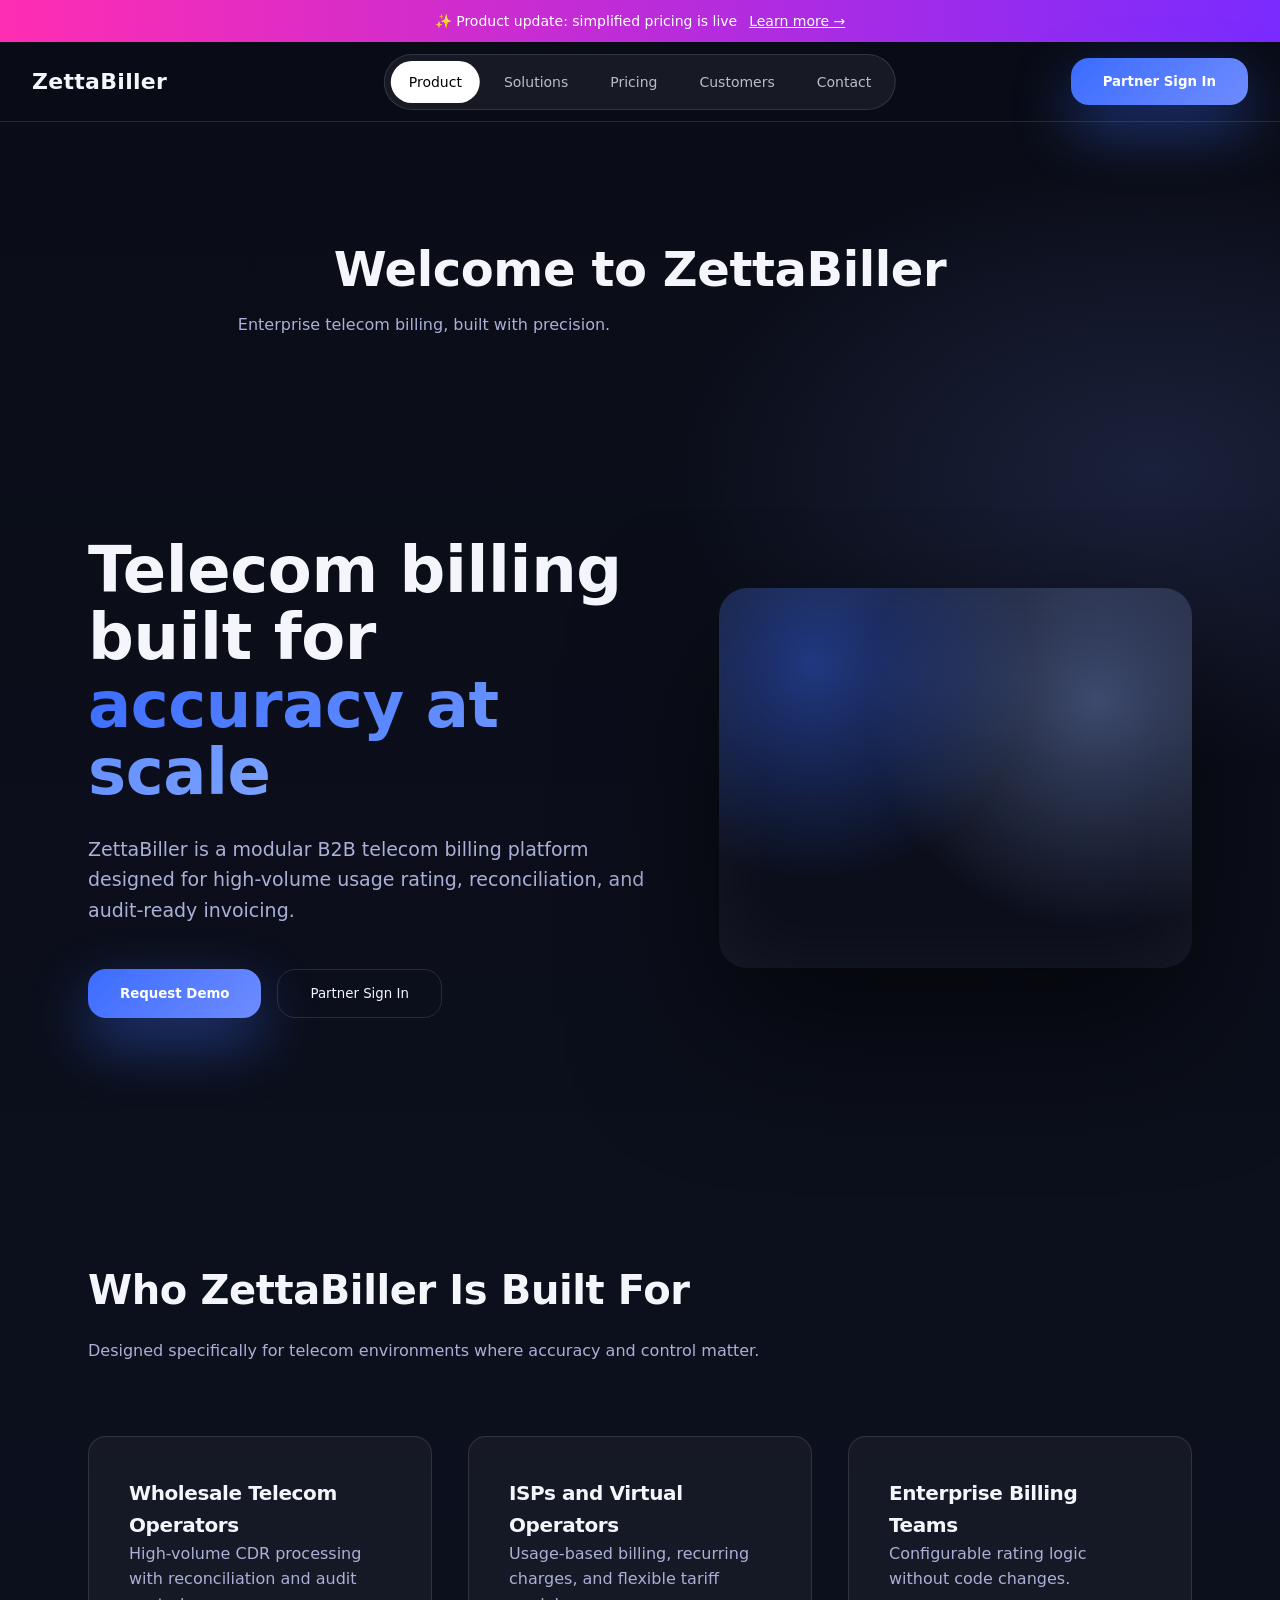
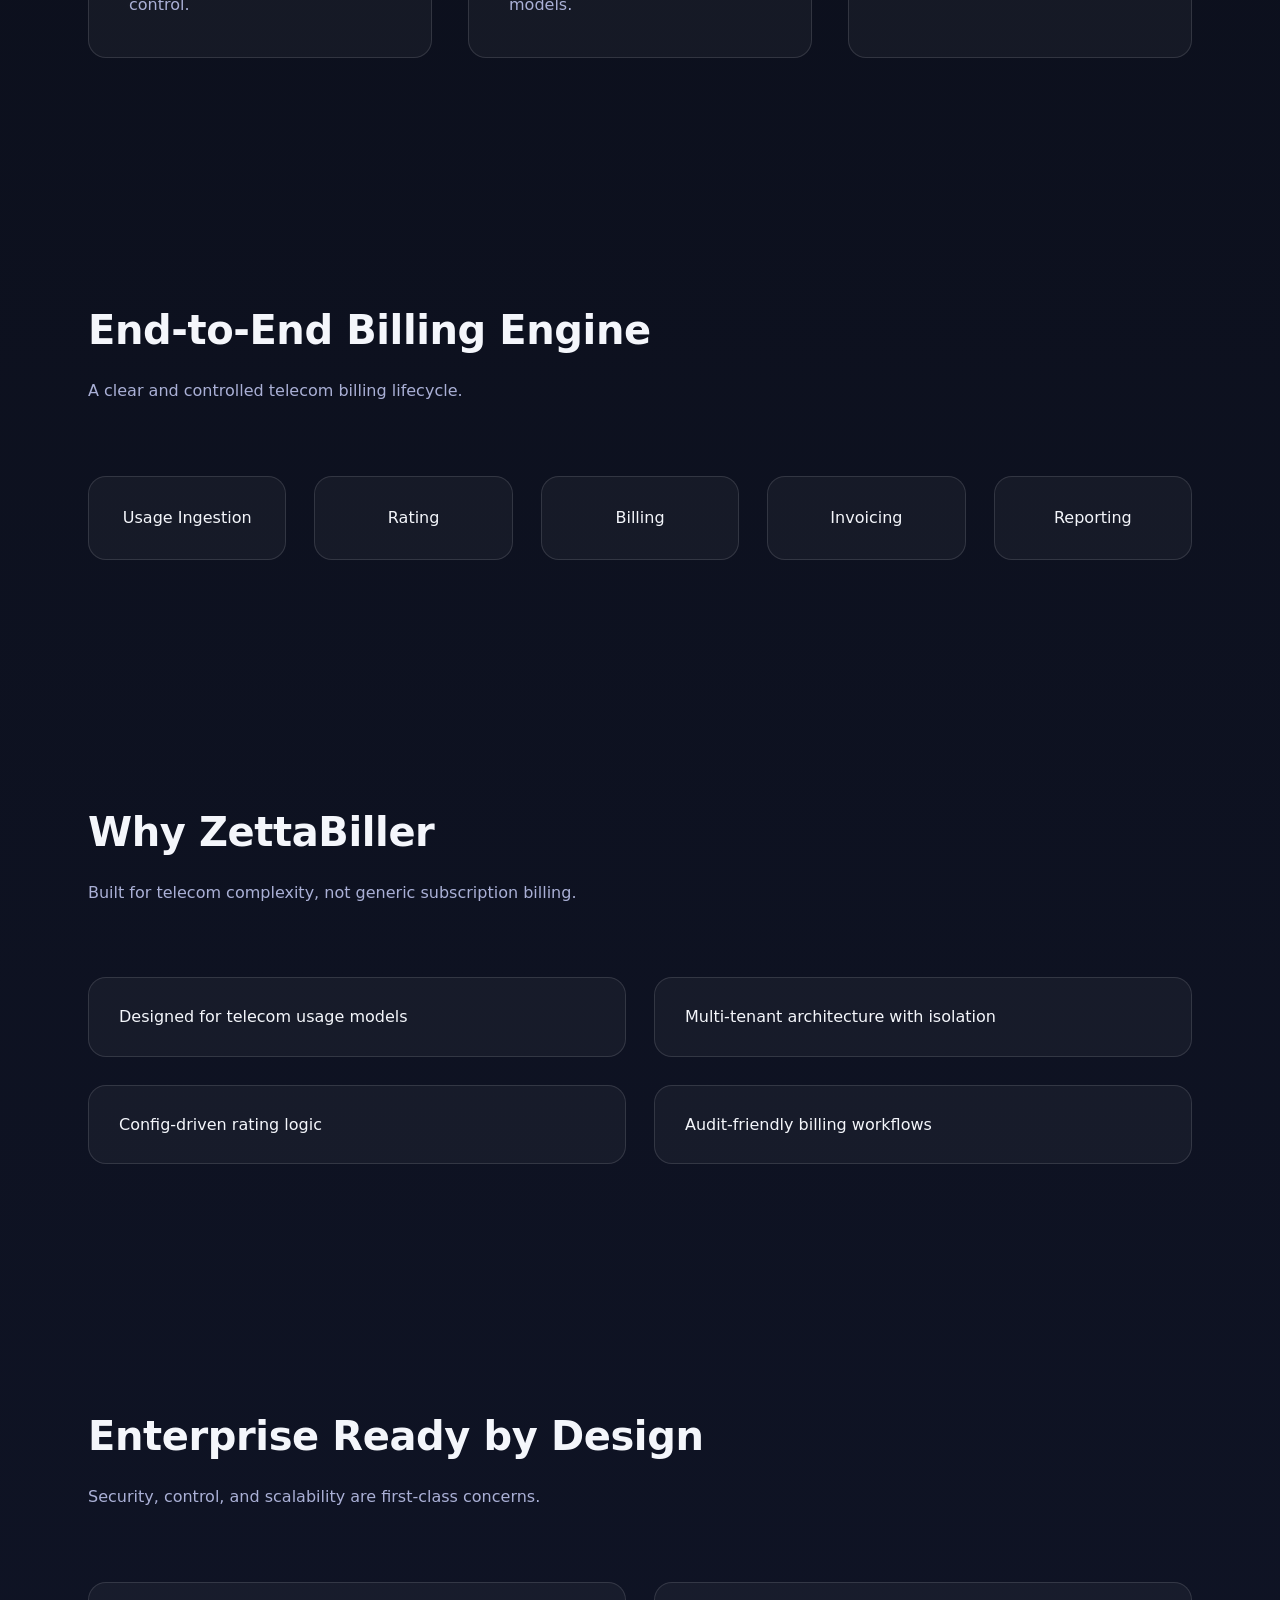
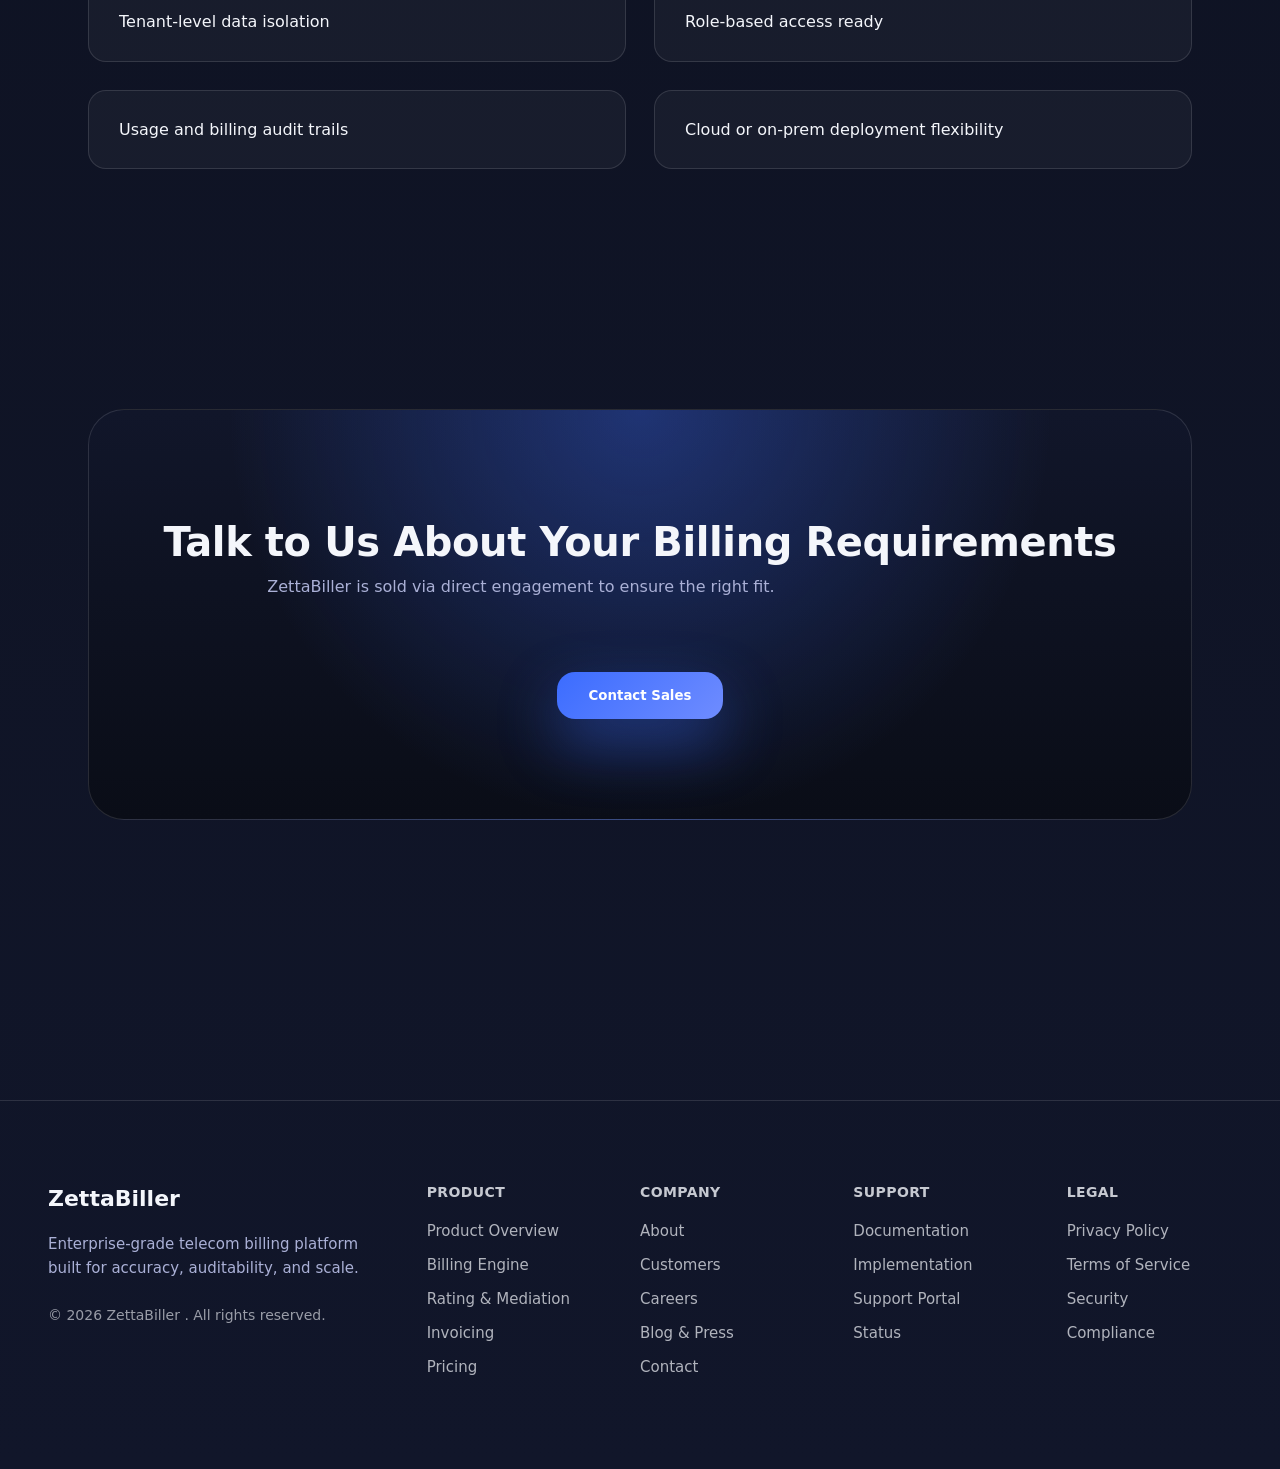
==== homepage/index.html @ 66630319 "V.02" ====
<!DOCTYPE html>
<html lang=en>
<head>
  <meta charset=utf-8>
  <meta name=viewport content="width=device-width, initial-scale=1.0">
  <title>ZettaBiller | Your Biling Engine.</title>

  <link rel=stylesheet href="assets/css/style.css">
</head>

<body>

<!-- Announcement Bar -->
<div class="announcement-bar">
  <span>✨ Product update: simplified pricing is live</span>
  <a href="#">Learn more →</a>
</div>

<header class="site-header">
  <div class="header-left">
    <span class="logo">ZettaBiller</span>
  </div>

  <!-- Perfectly centered navigation -->
  <nav class="header-nav">
    <a class="nav-item active" href="#">Product</a>
    <a class="nav-item" href="#">Solutions</a>
    <a class="nav-item" href="#">Pricing</a>
    <a class="nav-item" href="#">Customers</a>
    <a class="nav-item" href="#">Contact</a>
  </nav>

  <div class="header-actions">
  <button class="primary-btn" id="openSignIn">
  Partner Sign In
</button>
</div>
</header>

<section class=page-title>
  <h1>Welcome to ZettaBiller</h1>
  <p>Enterprise telecom billing, built with precision.</p>
</section>

<section class=hero>
  <div class="hero-copy">
  <h1>
    Telecom billing built for<br>
    <span>accuracy at scale</span>
  </h1>

  <p>
    ZettaBiller is a modular B2B telecom billing platform designed for
    high-volume usage rating, reconciliation, and audit-ready invoicing.
  </p>

  <div class="hero-actions">
    <button class="primary-btn">Request Demo</button>
    <button class="secondary-btn" id="openSignInAlt">Partner Sign In</button>
  </div>
</div>
  <div class=hero-visual></div>
</section>

<!-- WHO IT IS FOR -->
<section>
  <h2 class=section-title>Who ZettaBiller Is Built For</h2>
  <p class=section-sub>
    Designed specifically for telecom environments where accuracy and control matter.
  </p>

  <div class=card-grid>
    <div class=card>
      <h3>Wholesale Telecom Operators</h3>
      <p>High-volume CDR processing with reconciliation and audit control.</p>
    </div>
    <div class=card>
      <h3>ISPs and Virtual Operators</h3>
      <p>Usage-based billing, recurring charges, and flexible tariff models.</p>
    </div>
    <div class=card>
      <h3>Enterprise Billing Teams</h3>
      <p>Configurable rating logic without code changes.</p>
    </div>
  </div>
</section>

<!-- BILLING FLOW -->
<section>
  <h2 class=section-title>End-to-End Billing Engine</h2>
  <p class=section-sub>
    A clear and controlled telecom billing lifecycle.
  </p>

  <div class=flow>
    <div class=flow-step>Usage Ingestion</div>
    <div class=flow-step>Rating</div>
    <div class=flow-step>Billing</div>
    <div class=flow-step>Invoicing</div>
    <div class=flow-step>Reporting</div>
  </div>
</section>

<!-- WHY ZETTABILLER -->
<section>
  <h2 class=section-title>Why ZettaBiller</h2>
  <p class=section-sub>
    Built for telecom complexity, not generic subscription billing.
  </p>

  <div class=checklist>
    <div class=check>Designed for telecom usage models</div>
    <div class=check>Multi-tenant architecture with isolation</div>
    <div class=check>Config-driven rating logic</div>
    <div class=check>Audit-friendly billing workflows</div>
  </div>
</section>

<!-- ENTERPRISE READINESS -->
<section>
  <h2 class=section-title>Enterprise Ready by Design</h2>
  <p class=section-sub>
    Security, control, and scalability are first-class concerns.
  </p>

  <div class=checklist>
    <div class=check>Tenant-level data isolation</div>
    <div class=check>Role-based access ready</div>
    <div class=check>Usage and billing audit trails</div>
    <div class=check>Cloud or on-prem deployment flexibility</div>
  </div>
</section>

<!-- SALES CTA -->
<section>
  <div class=cta>
    <h2>Talk to Us About Your Billing Requirements</h2>
    <p class=section-sub>
      ZettaBiller is sold via direct engagement to ensure the right fit.
    </p>
    <button class=primary-btn>Contact Sales</button>
  </div>
</section>

<footer class="site-footer">
  <div class="footer-inner">

    <!-- Brand / Description -->
    <div class="footer-brand">
      <div class="footer-logo">ZettaBiller</div>
      <p class="footer-desc">
        Enterprise-grade telecom billing platform built for
        accuracy, auditability, and scale.
      </p>
      <div class="footer-copy">
        © 2026 ZettaBiller . All rights reserved.
      </div>
    </div>

    <!-- Product / Menu -->
    <div class="footer-col">
      <h4>Product</h4>
      <a href="#">Product Overview</a>
      <a href="#">Billing Engine</a>
      <a href="#">Rating & Mediation</a>
      <a href="#">Invoicing</a>
      <a href="#">Pricing</a>
    </div>

    <!-- Company -->
    <div class="footer-col">
      <h4>Company</h4>
      <a href="#">About</a>
      <a href="#">Customers</a>
      <a href="#">Careers</a>
      <a href="#">Blog & Press</a>
      <a href="#">Contact</a>
    </div>

    <!-- Support -->
    <div class="footer-col">
      <h4>Support</h4>
      <a href="#">Documentation</a>
      <a href="#">Implementation</a>
      <a href="#">Support Portal</a>
      <a href="#">Status</a>
    </div>

    <!-- Legal -->
    <div class="footer-col">
      <h4>Legal</h4>
      <a href="#">Privacy Policy</a>
      <a href="#">Terms of Service</a>
      <a href="#">Security</a>
      <a href="#">Compliance</a>
    </div>
  </div>
</footer>
 <!-- PARTNER ACCESS MODAL -->
<div class="modal" id="signInModal">
  <div class="modal-box premium">

    <!-- Header -->
    <div class="modal-header branded">
      <h3>
        <span class="header-emoji">🤝</span>
        PARTNER ACCESS
      </h3>
      <p>Continue to your ZettaBiller workspace</p>
    </div>

    <!-- Illustration slot -->
    <div class="brand-image">
      <!-- IMAGE AUTO LOADS FROM CSS BACKGROUND -->
    </div>

    <!-- Workspace -->
    <div class="form-group workspace-group">
      <label>Company Workspace</label>

      <div class="company-row">
        <input
          type="text"
          id="companyInput"
          placeholder="yourcompany"
          autocomplete="off"
        />
        <span class="domain-suffix">.zettabiller.com</span>
      </div>

      <button
        type="button"
        class="primary-btn full"
        id="continueBtn"
      >
        Continue to Workspace
      </button>

      <small class="form-hint">
        Or open directly:
        <strong>yourcompany.zettabiller.com</strong>
      </small>
    </div>

  </div>
</div>
<script src="assets/js/main.js"></script>
</body>
</html>
---- homepage/assets/css/style.css ----
/* =========================================================
   ZETTABILLER – ULTRA PREMIUM DESIGN SYSTEM
   ========================================================= */

/* ---------- THEME VARIABLES ---------- */

:root {
  --primary: #3b6cff;

  --dark-bg: #0a0d17;
  --dark-bg-soft: #11162a;
  --dark-text: #f4f6fb;
  --dark-muted: #aab0d6;
  --dark-card: rgba(255,255,255,0.04);
  --dark-border: rgba(255,255,255,0.12);

  --light-bg: #f6f7fb;
  --light-bg-soft: #ffffff;
  --light-text: #0c0f1a;
  --light-muted: #4b516a;
  --light-card: rgba(0,0,0,0.04);
  --light-border: rgba(0,0,0,0.08);

  --radius-sm: 12px;
  --radius-md: 18px;
  --radius-lg: 28px;
}

/* ---------- BASE RESET ---------- */

* {
  box-sizing: border-box;
  margin: 0;
  padding: 0;
  font-family: -apple-system, BlinkMacSystemFont, system-ui, sans-serif;
}

html {
  scroll-behavior: smooth;
}

body {
  min-height: 100vh;
  line-height: 1.6;
  background: var(--dark-bg);
  color: var(--dark-text);
}

/* ---------- LIGHT MODE ---------- */

body.light {
  background:
    radial-gradient(1200px 600px at 10% -10%, rgba(59,108,255,0.18), transparent 55%),
    radial-gradient(800px 500px at 90% 10%, rgba(160,180,255,0.18), transparent 60%),
    linear-gradient(180deg, var(--light-bg), var(--light-bg-soft));
  color: var(--light-text);
}

/* ---------- DARK MODE ---------- */

body:not(.light) {
  background:
    radial-gradient(1200px 600px at 10% -10%, rgba(59,108,255,0.18), transparent 55%),
    radial-gradient(800px 500px at 90% 10%, rgba(120,140,255,0.15), transparent 60%),
    linear-gradient(180deg, var(--dark-bg), var(--dark-bg-soft));
}

/* ---------- TYPOGRAPHY ---------- */

h1, h2, h3 {
  letter-spacing: -0.4px;
}

h1 {
  font-size: 48px;
  line-height: 1.15;
}

h2 {
  font-size: 40px;
}

h3 {
  font-size: 20px;
}

p {
  font-size: 16px;
  max-width: 720px;
}

body.light p {
  color: var(--light-muted);
}

body:not(.light) p {
  color: var(--dark-muted);
}

/* ---------- LINKS ---------- */

a {
  color: inherit;
  text-decoration: none;
}

/* ---------- HEADER ---------- */

header {
  position: sticky;
  top: 0;
  z-index: 50;
  padding: 24px 56px;
  display: flex;
  justify-content: space-between;
  align-items: center;
  backdrop-filter: blur(16px);
  -webkit-backdrop-filter: blur(16px);
  background: rgba(10,13,23,0.65);
  border-bottom: 1px solid var(--dark-border);
}

body.light header {
  background: rgba(255,255,255,0.75);
  border-bottom: 1px solid var(--light-border);
}

.logo {
  font-size: 22px;
  font-weight: 700;
}

/* ---------- HEADER ACTIONS ---------- */

.header-actions {
  display: flex;
  gap: 14px;
}

.signin-btn,
.theme-toggle {
  padding: 10px 18px;
  border-radius: var(--radius-sm);
  background: transparent;
  cursor: pointer;
  font-size: 15px;
  transition: all 0.25s ease;
}

body:not(.light) .signin-btn,
body:not(.light) .theme-toggle {
  border: 1px solid var(--dark-border);
  color: var(--dark-text);
}

body.light .signin-btn,
body.light .theme-toggle {
  border: 1px solid var(--light-border);
  color: var(--light-text);
}

.signin-btn:hover,
.theme-toggle:hover {
  transform: translateY(-1px);
}

/* ---------- PAGE TITLE ---------- */

.page-title {
  padding: 120px 24px 80px;
  text-align: center;
}

.page-title h1 {
  margin-bottom: 14px;
}

/* ---------- HERO ---------- */

.hero {
  max-width: 1200px;
  margin: 0 auto;
  padding: 120px 48px;
  display: grid;
  grid-template-columns: 1.2fr 1fr;
  gap: 64px;
  align-items: center;
}

.hero-actions {
  display: flex;
  gap: 16px;
  margin-top: 36px;
}

.hero-visual {
  height: 380px;
  border-radius: var(--radius-lg);
  background:
    radial-gradient(circle at 20% 20%, rgba(59,108,255,0.45), transparent 45%),
    radial-gradient(circle at 80% 30%, rgba(150,180,255,0.35), transparent 50%);
  box-shadow:
    0 60px 140px rgba(0,0,0,0.6),
    inset 0 0 80px rgba(255,255,255,0.05);
}

/* ---------- BUTTONS ---------- */

.primary-btn {
  padding: 16px 32px;
  border-radius: var(--radius-md);
  background: linear-gradient(135deg, #3b6cff, #6f8cff);
  color: white;
  border: none;
  font-weight: 600;
  cursor: pointer;
  box-shadow: 0 24px 60px rgba(59,108,255,0.45);
  transition: transform 0.25s ease;
}

.primary-btn:hover {
  transform: translateY(-2px);
}

.secondary-btn {
  padding: 16px 32px;
  border-radius: var(--radius-md);
  background: transparent;
  cursor: pointer;
}

body:not(.light) .secondary-btn {
  border: 1px solid var(--dark-border);
  color: var(--dark-text);
}

body.light .secondary-btn {
  border: 1px solid var(--light-border);
  color: var(--light-text);
}

/* ---------- SECTIONS ---------- */

section {
  max-width: 1200px;
  margin: 0 auto;
  padding: 120px 48px;
}

.section-title {
  margin-bottom: 16px;
}

.section-sub {
  margin-bottom: 72px;
}

/* ---------- CARDS ---------- */

.card-grid {
  display: grid;
  grid-template-columns: repeat(3, 1fr);
  gap: 36px;
}

.card {
  padding: 40px;
  border-radius: var(--radius-md);
  transition: transform 0.3s ease, box-shadow 0.3s ease;
}

body:not(.light) .card {
  background: var(--dark-card);
  border: 1px solid var(--dark-border);
}

body.light .card {
  background: var(--light-bg-soft);
  border: 1px solid var(--light-border);
  box-shadow: 0 40px 80px rgba(0,0,0,0.08);
}

.card:hover {
  transform: translateY(-6px);
}

/* ---------- FLOW ---------- */

.flow {
  display: flex;
  gap: 28px;
  flex-wrap: wrap;
}

.flow-step {
  flex: 1;
  min-width: 180px;
  padding: 28px;
  border-radius: var(--radius-md);
  text-align: center;
}

body:not(.light) .flow-step {
  background: var(--dark-card);
  border: 1px solid var(--dark-border);
}

body.light .flow-step {
  background: var(--light-bg-soft);
  border: 1px solid var(--light-border);
}

/* ---------- CHECKLIST ---------- */

.checklist {
  display: grid;
  grid-template-columns: repeat(2, 1fr);
  gap: 28px;
}

.check {
  padding: 26px 30px;
  border-radius: var(--radius-md);
}

body:not(.light) .check {
  background: var(--dark-card);
  border: 1px solid var(--dark-border);
}

body.light .check {
  background: var(--light-bg-soft);
  border: 1px solid var(--light-border);
}

/* ---------- CTA ---------- */

.cta {
  padding: 100px 72px;
  border-radius: 36px;
  text-align: center;
  background:
    radial-gradient(circle at top, rgba(59,108,255,0.35), transparent 60%);
}

body:not(.light) .cta {
  background:
    radial-gradient(circle at top, rgba(59,108,255,0.35), transparent 60%),
    linear-gradient(180deg, var(--dark-bg-soft), var(--dark-bg));
  border: 1px solid var(--dark-border);
}

body.light .cta {
  background:
    radial-gradient(circle at top, rgba(59,108,255,0.25), transparent 60%),
    linear-gradient(180deg, #ffffff, #f0f2fa);
  border: 1px solid var(--light-border);
}

/* ---------- FOOTER ---------- */

/* ================================
   FOOTER – ENTERPRISE TELECOM
================================ */

.site-footer {
  margin-top: 160px;
  padding: 80px 48px;
  border-top: 1px solid rgba(255,255,255,0.12);
  background: transparent;
}

body.light .site-footer {
  border-top: 1px solid rgba(0,0,0,0.08);
}

.footer-inner {
  max-width: 1300px;
  margin: 0 auto;
  display: grid;
  grid-template-columns: 2fr repeat(4, 1fr);
  gap: 48px;
}

/* Brand block */

.footer-brand {
  max-width: 360px;
}

.footer-logo {
  font-size: 22px;
  font-weight: 700;
  margin-bottom: 16px;
}

.footer-desc {
  font-size: 15px;
  line-height: 1.6;
  margin-bottom: 24px;
}

.footer-copy {
  font-size: 14px;
  opacity: 0.6;
}

/* Columns */

.footer-col h4 {
  font-size: 14px;
  font-weight: 600;
  margin-bottom: 16px;
  letter-spacing: 0.4px;
  text-transform: uppercase;
  opacity: 0.8;
}

.footer-col a {
  display: block;
  font-size: 15px;
  margin-bottom: 10px;
  opacity: 0.7;
  transition: opacity 0.2s ease;
}

.footer-col a:hover {
  opacity: 1;
}

/* Mobile */

@media (max-width: 900px) {
  .site-footer {
    padding: 64px 24px;
  }

  .footer-inner {
    grid-template-columns: 1fr;
    gap: 40px;
  }

  .footer-brand {
    max-width: 100%;
  }
}
/* ---------- MODAL ---------- */

.modal {
  position: fixed;
  inset: 0;
  display: none;
  align-items: center;
  justify-content: center;
  background: rgba(0,0,0,0.65);
}

.modal-box {
  padding: 36px;
  width: 100%;
  max-width: 420px;
  border-radius: var(--radius-md);
}

body:not(.light) .modal-box {
  background: var(--dark-bg-soft);
  border: 1px solid var(--dark-border);
}

body.light .modal-box {
  background: #ffffff;
  border: 1px solid var(--light-border);
}

/* ---------- RESPONSIVE ---------- */

@media (max-width: 900px) {
  h1 { font-size: 36px; }
  h2 { font-size: 32px; }

  .hero {
    grid-template-columns: 1fr;
    text-align: center;
    padding: 80px 24px;
  }

  .card-grid {
    grid-template-columns: 1fr;
  }

  .checklist {
    grid-template-columns: 1fr;
  }

  section {
    padding: 80px 24px;
  }
}/* ===== ULTRA PREMIUM HERO TYPOGRAPHY ===== */

.hero {
  min-height: 80vh;
  align-items: center;
}

.hero-copy {
  max-width: 880px;
}

.hero h1 {
  font-size: 64px;
  line-height: 1.05;
  font-weight: 700;
  margin-bottom: 28px;
}

.hero h1 span {
  background: linear-gradient(135deg, #3b6cff, #7aa2ff);
  -webkit-background-clip: text;
  -webkit-text-fill-color: transparent;
}

.hero p {
  font-size: 19px;
  max-width: 640px;
  margin-bottom: 44px;
}

/* Mobile */
@media (max-width: 900px) {
  .hero h1 {
    font-size: 42px;
  }

  .hero-copy {
    margin: 0 auto;
    text-align: center;
  }
}
/* ===== PREMIUM HEADER (OPTURA STYLE) ===== */

.site-header {
  position: sticky;
  top: 0;
  z-index: 100;
  padding: 18px 0;
  backdrop-filter: blur(18px);
  -webkit-backdrop-filter: blur(18px);
  background: rgba(10,13,23,0.65);
}

body.light .site-header {
  background: rgba(255,255,255,0.75);
}

.header-inner {
  max-width: 1300px;
  margin: 0 auto;
  padding: 0 32px;
  display: grid;
  grid-template-columns: auto 1fr auto;
  align-items: center;
}

/* Logo */

.logo {
  font-size: 20px;
  font-weight: 700;
  letter-spacing: 0.3px;
}

/* Center navigation pill */

.header-nav {
  justify-self: center;
  display: flex;
  gap: 6px;
  padding: 6px;
  border-radius: 999px;
  background: rgba(255,255,255,0.06);
  border: 1px solid rgba(255,255,255,0.12);
}

body.light .header-nav {
  background: rgba(0,0,0,0.04);
  border-color: rgba(0,0,0,0.08);
}

.nav-item {
  padding: 8px 16px;
  border-radius: 999px;
  font-size: 14px;
  color: inherit;
  opacity: 0.75;
  transition: all 0.25s ease;
}

.nav-item:hover {
  opacity: 1;
  background: rgba(255,255,255,0.08);
}

body.light .nav-item:hover {
  background: rgba(0,0,0,0.06);
}

.nav-item.active {
  opacity: 1;
  background: rgba(255,255,255,0.15);
}

body.light .nav-item.active {
  background: rgba(0,0,0,0.08);
}

/* Right actions */

.header-actions {
  display: flex;
  gap: 12px;
}

/* Mobile */

@media (max-width: 900px) {
  .header-nav {
    display: none;
  }
}
/* ================================
   ANNOUNCEMENT BAR
================================ */

.announcement-bar {
  display: flex;
  justify-content: center;
  gap: 12px;
  padding: 10px 16px;
  font-size: 14px;
  color: white;
  background: linear-gradient(90deg, #ff2db2, #7a2bff);
}

.announcement-bar a {
  color: white;
  font-weight: 500;
  text-decoration: underline;
}

/* ================================
   HEADER BASE
================================ */

.site-header {
  position: sticky;
  top: 0;
  z-index: 100;
  height: 80px;
  display: flex;
  align-items: center;
  padding: 0 32px;
  backdrop-filter: blur(18px);
  -webkit-backdrop-filter: blur(18px);
  background: rgba(255,255,255,0.75);
  border-bottom: 1px solid rgba(0,0,0,0.08);
}

body:not(.light) .site-header {
  background: rgba(10,13,23,0.75);
  border-bottom: 1px solid rgba(255,255,255,0.12);
}

/* ================================
   LEFT
================================ */

.header-left {
  flex: 1;
}

.logo {
  font-size: 22px;
  font-weight: 700;
}

/* ================================
   CENTER NAV (TRUE CENTER)
================================ */

.header-nav {
  position: absolute;
  left: 50%;
  transform: translateX(-50%);
  display: flex;
  gap: 6px;
  padding: 6px;
  border-radius: 999px;
  background: rgba(0,0,0,0.04);
  border: 1px solid rgba(0,0,0,0.08);
}

body:not(.light) .header-nav {
  background: rgba(255,255,255,0.06);
  border-color: rgba(255,255,255,0.12);
}

.nav-item {
  padding: 10px 18px;
  border-radius: 999px;
  font-size: 14px;
  opacity: 0.75;
  transition: all 0.2s ease;
  white-space: nowrap;
}

.nav-item:hover {
  opacity: 1;
}

.nav-item.active {
  opacity: 1;
  background: rgba(0,0,0,0.85);
  color: white;
}

body:not(.light) .nav-item.active {
  background: white;
  color: black;
}

/* ================================
   RIGHT ACTIONS
================================ */

.header-actions {
  flex: 1;
  display: flex;
  justify-content: flex-end;
  gap: 12px;
}

.icon-btn {
  width: 42px;
  height: 42px;
  border-radius: 10px;
  border: 1px solid rgba(0,0,0,0.2);
  background: transparent;
  cursor: pointer;
  font-size: 16px;
}

body:not(.light) .icon-btn {
  border-color: rgba(255,255,255,0.2);
  color: white;
}

.primary-btn.small {
  padding: 10px 18px;
  border-radius: 999px;
  font-size: 14px;
}

/* ================================
   MOBILE
================================ */

@media (max-width: 900px) {
  .header-nav {
    display: none;
  }

  .announcement-bar {
    font-size: 13px;
    text-align: center;
  }
}
/* Workspace row */
.company-row {
  display: grid;
  grid-template-columns: 1fr auto;
  gap: 12px;
  align-items: center;
}

/* Input */
.company-row input {
  height: 46px;
  padding: 0 14px;
  border-radius: 14px;
  background: rgba(255,255,255,0.06);
  border: 1px solid rgba(255,255,255,0.12);
  color: white;
  font-size: 14px;
}

/* Domain suffix */
.domain-suffix {
  height: 46px;
  padding: 0 14px;
  display: flex;
  align-items: center;
  border-radius: 14px;
  background: rgba(255,255,255,0.05);
  border: 1px solid rgba(255,255,255,0.12);
  font-size: 14px;
  opacity: 0.8;
}

/* Continue button spacing */
.primary-btn.full {
  width: 100%;
  height: 52px;
  margin-top: 20px;
  border-radius: 16px;
  font-size: 15px;
  font-weight: 600;
}

/* Helper text */
.form-hint {
  display: block;
  margin-top: 12px;
  font-size: 13px;
  opacity: 0.7;
}
/* =====================================================
   PARTNER ACCESS MODAL – FINAL, STABLE, PREMIUM
   ===================================================== */

/* Overlay */
.modal {
  position: fixed;
  inset: 0;
  z-index: 9999;
  display: none; /* IMPORTANT: hidden by default */
  align-items: center;
  justify-content: center;
  background: rgba(6, 10, 22, 0.75);
  backdrop-filter: blur(10px);
}

/* Modal container */
.modal-box.premium {
  width: 100%;
  max-width: 540px;
  padding: 40px 44px 46px;
  border-radius: 30px;
  background: linear-gradient(
    180deg,
    rgba(20, 26, 50, 0.96),
    rgba(12, 16, 32, 0.96)
  );
  border: 1px solid rgba(255,255,255,0.12);
  box-shadow: 0 60px 160px rgba(0,0,0,0.75);
}

/* ================= HEADER ================= */

.modal-header.branded {
  text-align: center;
  margin-bottom: 26px;
}

.modal-header h3 {
  font-size: 16px;
  font-weight: 700;
  letter-spacing: 0.14em;
  text-transform: uppercase;
  margin-bottom: 8px;
  color: #e6e9ff;
  display: flex;
  align-items: center;
  justify-content: center;
  gap: 10px;
}

.header-emoji {
  font-size: 18px;
}

.modal-header p {
  font-size: 14px;
  opacity: 0.7;
}

/* ================= IMAGE SLOT ================= */

.brand-image {
  width: 100%;
  height: 130px;
  margin: 28px 0 34px;
  border-radius: 20px;
  background-image: url("/assets/images/partner-illustration.png");
  background-size: contain;
  background-repeat: no-repeat;
  background-position: center;
  background-color: rgba(255,255,255,0.04);
  border: 1px dashed rgba(255,255,255,0.18);
}

/* ================= FORM ================= */

.form-group {
  margin-top: 10px;
}

.form-group label {
  display: block;
  font-size: 13px;
  margin-bottom: 12px;
  opacity: 0.8;
}

/* Workspace row */
.company-row {
  display: grid;
  grid-template-columns: 1fr auto;
  gap: 12px;
}

/* Input */
.company-row input {
  height: 50px;
  padding: 0 18px;
  border-radius: 16px;
  background: rgba(255,255,255,0.06);
  border: 1px solid rgba(255,255,255,0.14);
  color: white;
  font-size: 14px;
}

/* Domain suffix */
.domain-suffix {
  height: 50px;
  padding: 0 18px;
  display: flex;
  align-items: center;
  border-radius: 16px;
  background: rgba(255,255,255,0.05);
  border: 1px solid rgba(255,255,255,0.12);
  font-size: 13px;
  opacity: 0.85;
  text-transform: lowercase;
}

/* ================= CTA BUTTON ================= */

.primary-btn.full {
  width: 100%;
  height: 56px;
  margin-top: 30px;
  border-radius: 20px;
  border: none;
  font-size: 15px;
  font-weight: 600;
  color: white;
  cursor: pointer;
  background: linear-gradient(135deg, #5a7cff, #8b6cff);
  box-shadow: 0 22px 60px rgba(90,124,255,0.5);
  transition: transform 0.2s ease, box-shadow 0.2s ease;
}

.primary-btn.full:hover {
  transform: translateY(-1px);
  box-shadow: 0 26px 70px rgba(90,124,255,0.6);
}

/* ================= FOOTER HINT ================= */

.form-hint {
  display: block;
  margin-top: 18px;
  font-size: 12.5px;
  opacity: 0.65;
  text-align: center;
}

.form-hint strong {
  font-weight: 600;
  opacity: 0.9;
  text-transform: lowercase;
}
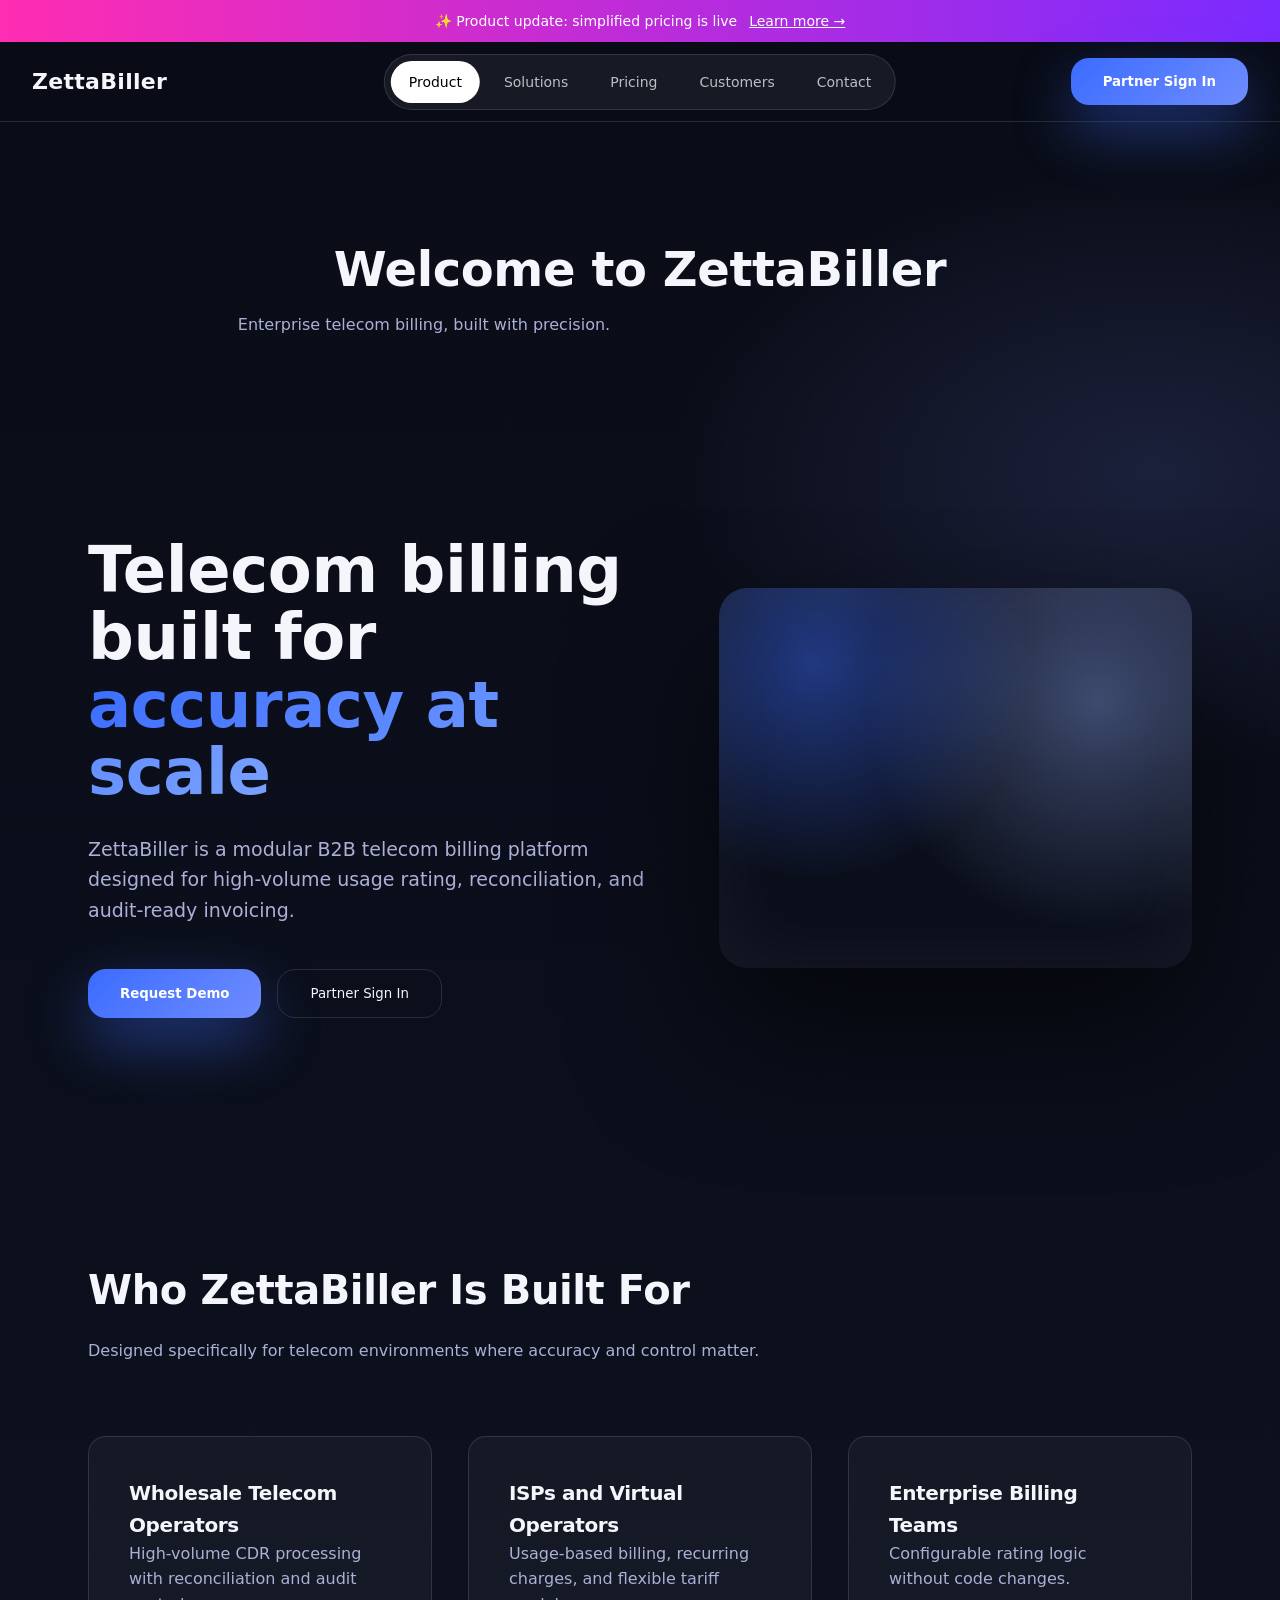
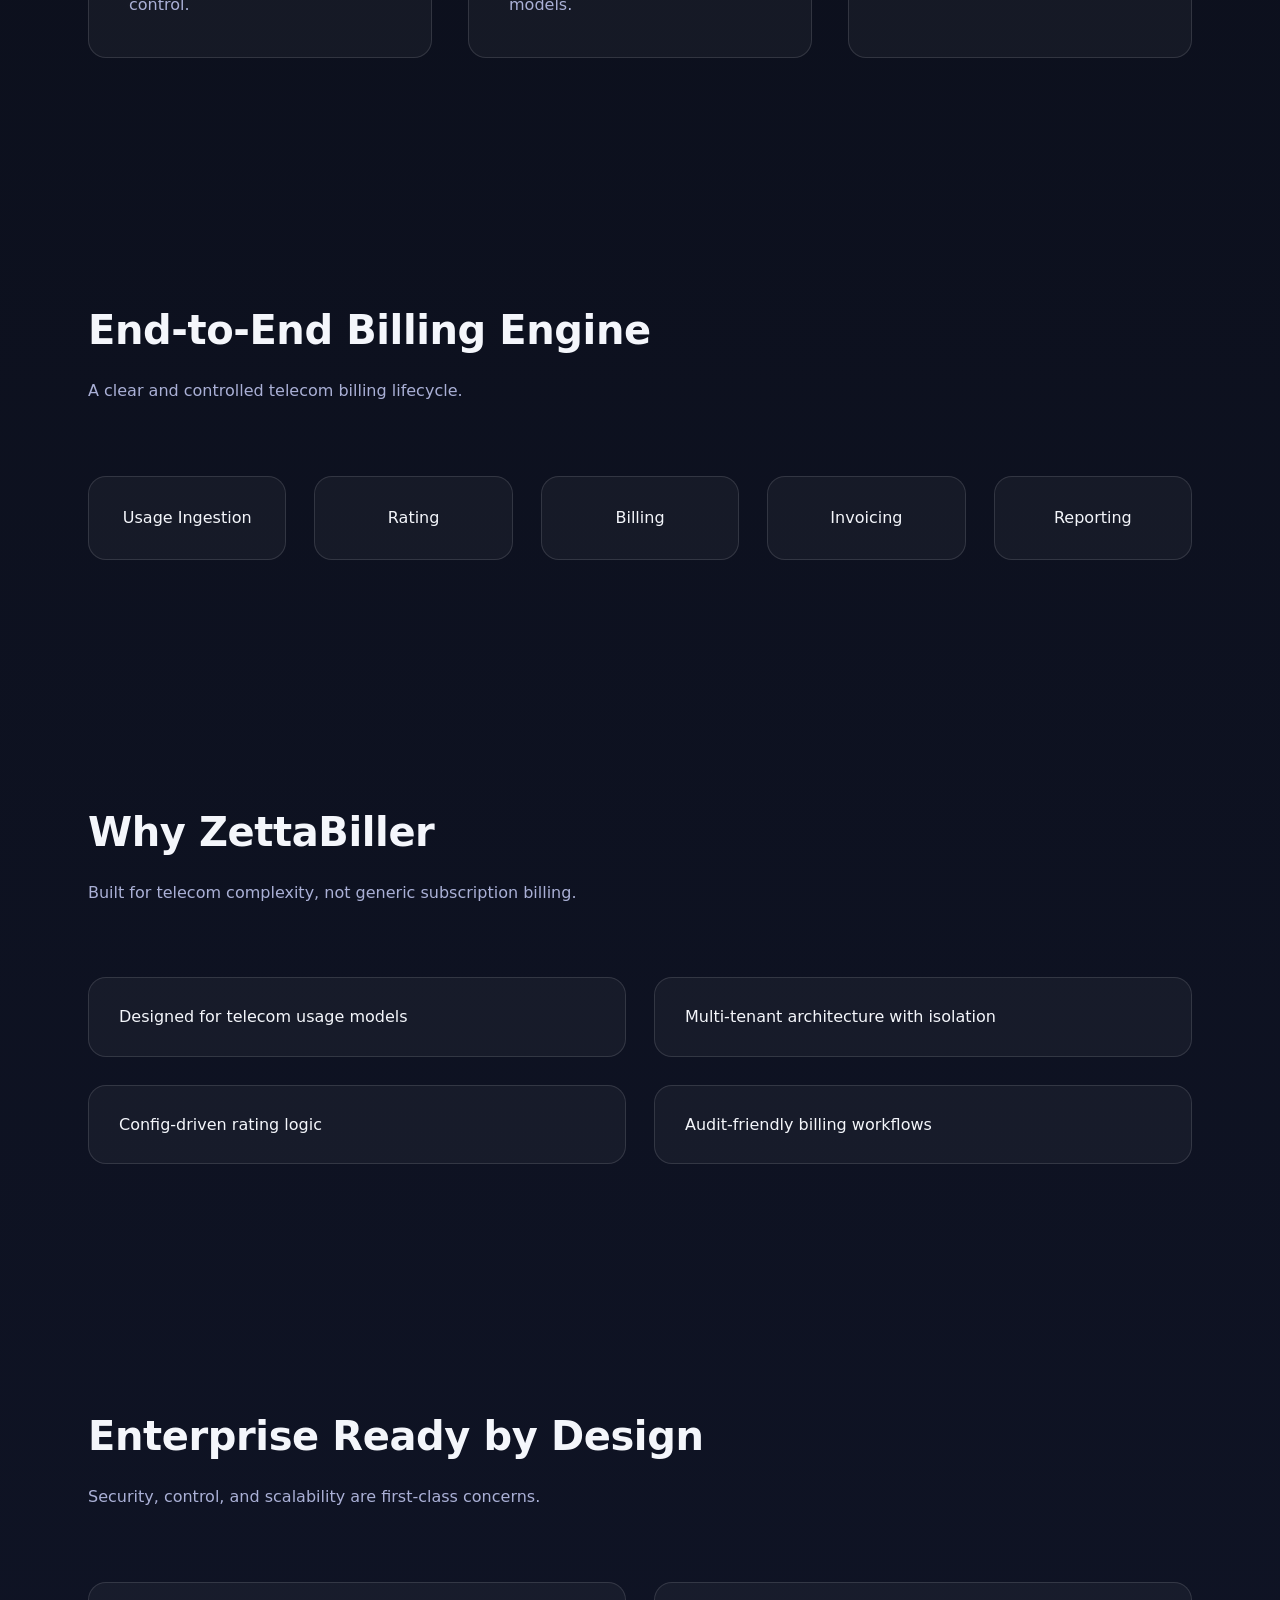
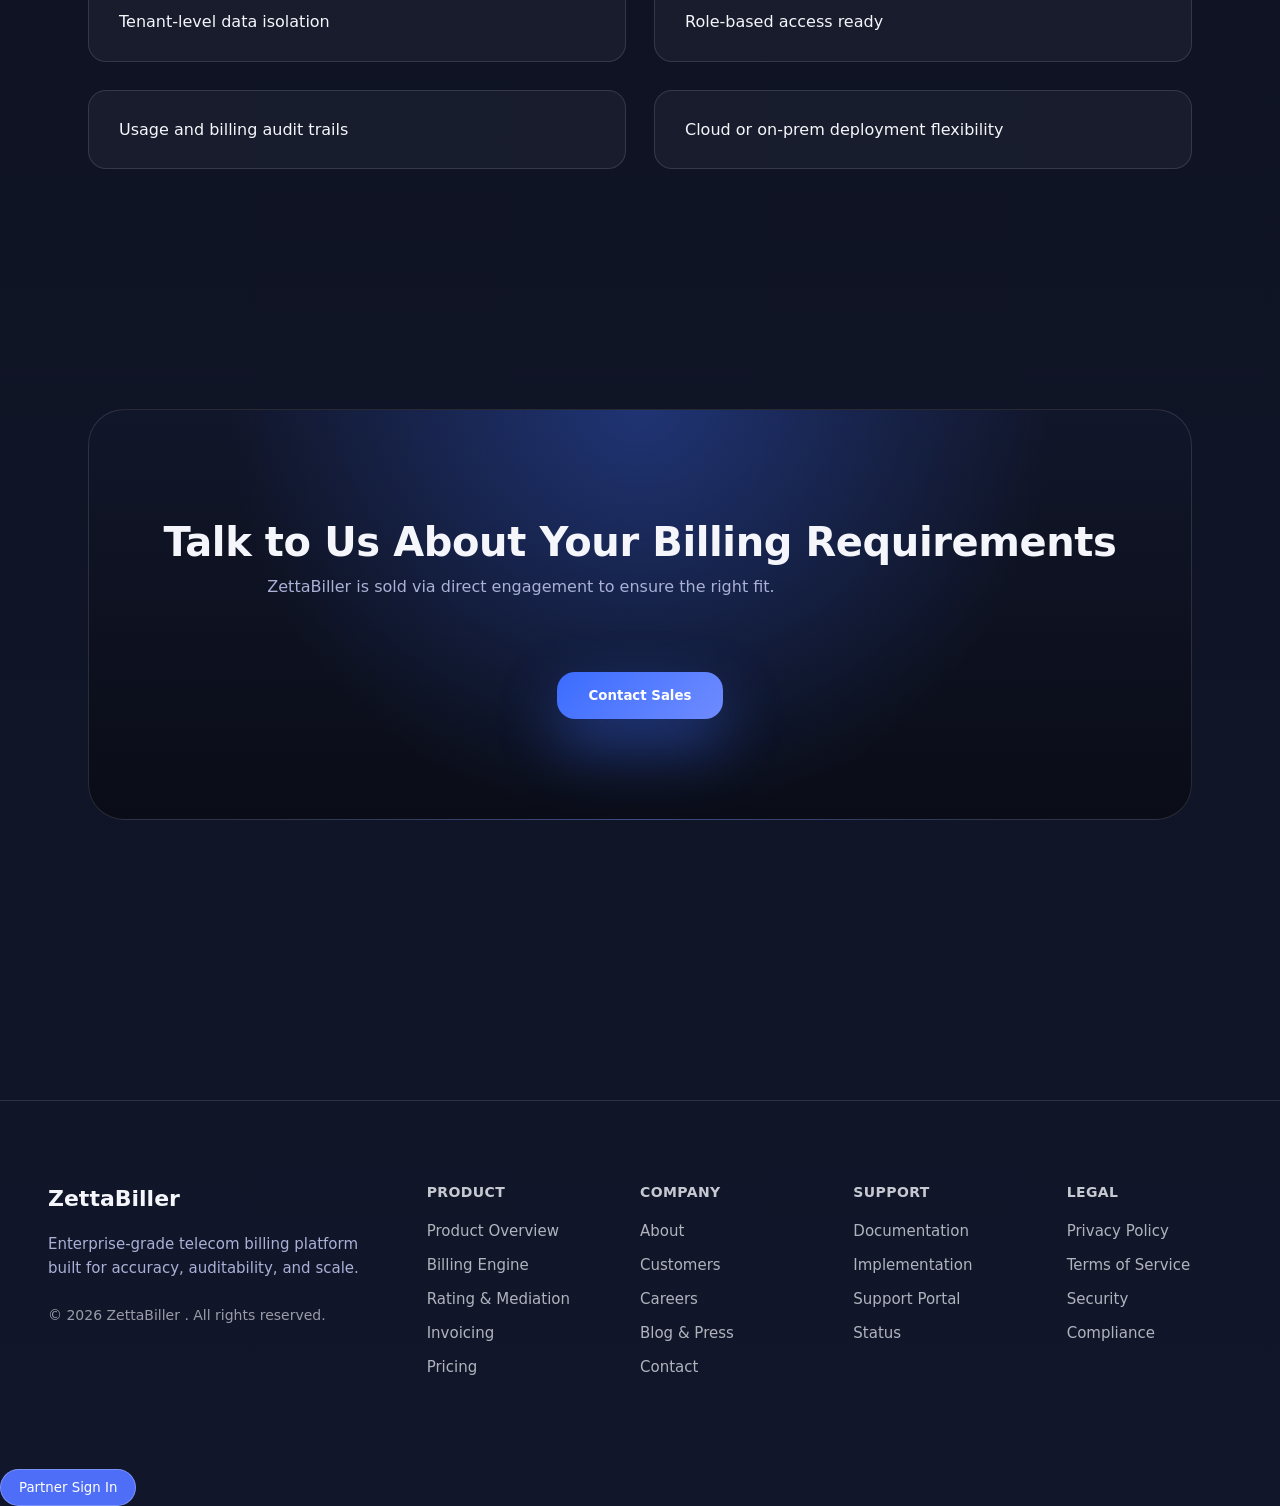
==== commit 5a912c23: "v.05" ====
--- a/homepage/index.html
+++ b/homepage/index.html
@@ -196,54 +196,38 @@
     </div>
   </div>
 </footer>
- <!-- PARTNER ACCESS MODAL -->
+ <!-- Partner Access Modal -->
+<!-- Partner Sign In Trigger -->
+<button id="openSignIn" class="partner-signin-btn">
+  Partner Sign In
+</button>
+
+<!-- Partner Access Modal -->
 <div class="modal" id="signInModal">
-  <div class="modal-box premium">
-
-    <!-- Header -->
-    <div class="modal-header branded">
-      <h3>
-        <span class="header-emoji">🤝</span>
-        PARTNER ACCESS
-      </h3>
+  <div class="modal-surface">
+
+    <div class="modal-header">
+      <h1>ZettaBiller Partner Access</h1>
       <p>Continue to your ZettaBiller workspace</p>
     </div>
 
-    <!-- Illustration slot -->
-    <div class="brand-image">
-      <!-- IMAGE AUTO LOADS FROM CSS BACKGROUND -->
-    </div>
-
-    <!-- Workspace -->
-    <div class="form-group workspace-group">
-      <label>Company Workspace</label>
-
-      <div class="company-row">
-        <input
-          type="text"
-          id="companyInput"
-          placeholder="yourcompany"
-          autocomplete="off"
-        />
-        <span class="domain-suffix">.zettabiller.com</span>
-      </div>
-
-      <button
-        type="button"
-        class="primary-btn full"
-        id="continueBtn"
-      >
-        Continue to Workspace
-      </button>
-
-      <small class="form-hint">
-        Or open directly:
-        <strong>yourcompany.zettabiller.com</strong>
-      </small>
-    </div>
-
-  </div>
-</div>
-<script src="assets/js/main.js"></script>
-</body>
-</html>+    <div class="workspace-input">
+      <input
+        type="text"
+        id="companyInput"
+        placeholder="yourcompany"
+        autocomplete="off"
+      />
+      <span>.zettabiller.com</span>
+    </div>
+
+    <button id="continueBtn" class="continue-btn">
+      Continue
+    </button>
+
+    <div class="browser-note" id="browserNote"></div>
+
+  </div>
+</div>
+
+<script src="assets/js/main.js"></script>
--- a/homepage/assets/css/style.css
+++ b/homepage/assets/css/style.css
@@ -826,157 +826,115 @@
 /* =====================================================
    PARTNER ACCESS MODAL – FINAL, STABLE, PREMIUM
    ===================================================== */
-
-/* Overlay */
+/* ===== Overlay ===== */
 .modal {
   position: fixed;
   inset: 0;
-  z-index: 9999;
-  display: none; /* IMPORTANT: hidden by default */
+  display: none;
   align-items: center;
   justify-content: center;
   background: rgba(6, 10, 22, 0.75);
-  backdrop-filter: blur(10px);
-}
-
-/* Modal container */
-.modal-box.premium {
+  backdrop-filter: blur(14px);
+  z-index: 9999;
+}
+
+/* ===== Modal Surface ===== */
+.modal-surface {
   width: 100%;
   max-width: 540px;
-  padding: 40px 44px 46px;
-  border-radius: 30px;
+  padding: 44px 46px 48px;
+  border-radius: 28px;
   background: linear-gradient(
     180deg,
-    rgba(20, 26, 50, 0.96),
-    rgba(12, 16, 32, 0.96)
+    rgba(20, 26, 50, 0.98),
+    rgba(12, 16, 32, 0.98)
   );
   border: 1px solid rgba(255,255,255,0.12);
-  box-shadow: 0 60px 160px rgba(0,0,0,0.75);
-}
-
-/* ================= HEADER ================= */
-
-.modal-header.branded {
+  box-shadow:
+    0 40px 120px rgba(0,0,0,0.7),
+    inset 0 1px 0 rgba(255,255,255,0.06);
+  font-family: system-ui, -apple-system, Segoe UI, Roboto, sans-serif;
+  color: #e6e9ff;
+}
+
+/* ===== Header ===== */
+.modal-header {
   text-align: center;
-  margin-bottom: 26px;
-}
-
-.modal-header h3 {
-  font-size: 16px;
-  font-weight: 700;
-  letter-spacing: 0.14em;
-  text-transform: uppercase;
+  margin-bottom: 32px;
+}
+
+.modal-header h1 {
+  font-size: 22px;
+  font-weight: 600;
   margin-bottom: 8px;
-  color: #e6e9ff;
+  color: #ffffff;
+}
+
+.modal-header p {
+  font-size: 14.5px;
+  color: #a9b1d6;
+}
+
+/* ===== Workspace Input ===== */
+.workspace-input {
   display: flex;
   align-items: center;
-  justify-content: center;
-  gap: 10px;
-}
-
-.header-emoji {
-  font-size: 18px;
-}
-
-.modal-header p {
-  font-size: 14px;
-  opacity: 0.7;
-}
-
-/* ================= IMAGE SLOT ================= */
-
-.brand-image {
-  width: 100%;
-  height: 130px;
-  margin: 28px 0 34px;
-  border-radius: 20px;
-  background-image: url("/assets/images/partner-illustration.png");
-  background-size: contain;
-  background-repeat: no-repeat;
-  background-position: center;
-  background-color: rgba(255,255,255,0.04);
-  border: 1px dashed rgba(255,255,255,0.18);
-}
-
-/* ================= FORM ================= */
-
-.form-group {
-  margin-top: 10px;
-}
-
-.form-group label {
-  display: block;
-  font-size: 13px;
-  margin-bottom: 12px;
-  opacity: 0.8;
-}
-
-/* Workspace row */
-.company-row {
-  display: grid;
-  grid-template-columns: 1fr auto;
-  gap: 12px;
-}
-
-/* Input */
-.company-row input {
-  height: 50px;
+  height: 54px;
   padding: 0 18px;
   border-radius: 16px;
   background: rgba(255,255,255,0.06);
   border: 1px solid rgba(255,255,255,0.14);
-  color: white;
+  margin-bottom: 26px;
+}
+
+.workspace-input input {
+  flex: 1;
+  background: transparent;
+  border: none;
+  outline: none;
+  font-size: 15px;
+  color: #ffffff;
+}
+
+.workspace-input span {
   font-size: 14px;
-}
-
-/* Domain suffix */
-.domain-suffix {
-  height: 50px;
-  padding: 0 18px;
-  display: flex;
-  align-items: center;
-  border-radius: 16px;
-  background: rgba(255,255,255,0.05);
-  border: 1px solid rgba(255,255,255,0.12);
-  font-size: 13px;
-  opacity: 0.85;
-  text-transform: lowercase;
-}
-
-/* ================= CTA BUTTON ================= */
-
-.primary-btn.full {
+  color: #a9b1d6;
+}
+
+/* ===== Continue Button ===== */
+.continue-btn {
   width: 100%;
   height: 56px;
-  margin-top: 30px;
-  border-radius: 20px;
+  border-radius: 18px;
   border: none;
   font-size: 15px;
   font-weight: 600;
-  color: white;
+  color: #ffffff;
   cursor: pointer;
   background: linear-gradient(135deg, #5a7cff, #8b6cff);
-  box-shadow: 0 22px 60px rgba(90,124,255,0.5);
-  transition: transform 0.2s ease, box-shadow 0.2s ease;
-}
-
-.primary-btn.full:hover {
+  box-shadow: 0 20px 60px rgba(90,124,255,0.45);
+  transition: transform 0.15s ease, box-shadow 0.15s ease;
+}
+
+.continue-btn:hover {
   transform: translateY(-1px);
-  box-shadow: 0 26px 70px rgba(90,124,255,0.6);
-}
-
-/* ================= FOOTER HINT ================= */
-
-.form-hint {
-  display: block;
-  margin-top: 18px;
+  box-shadow: 0 26px 70px rgba(90,124,255,0.55);
+}
+
+/* ===== Browser Note ===== */
+.browser-note {
+  margin-top: 20px;
   font-size: 12.5px;
-  opacity: 0.65;
+  color: #8f97c1;
   text-align: center;
 }
 
-.form-hint strong {
-  font-weight: 600;
-  opacity: 0.9;
-  text-transform: lowercase;
+/* ===== Header Button Example ===== */
+.partner-signin-btn {
+  padding: 10px 18px;
+  border-radius: 999px;
+  border: 1px solid rgba(255,255,255,0.25);
+  background: #4f6ef7;
+  color: #ffffff;
+  cursor: pointer;
 }
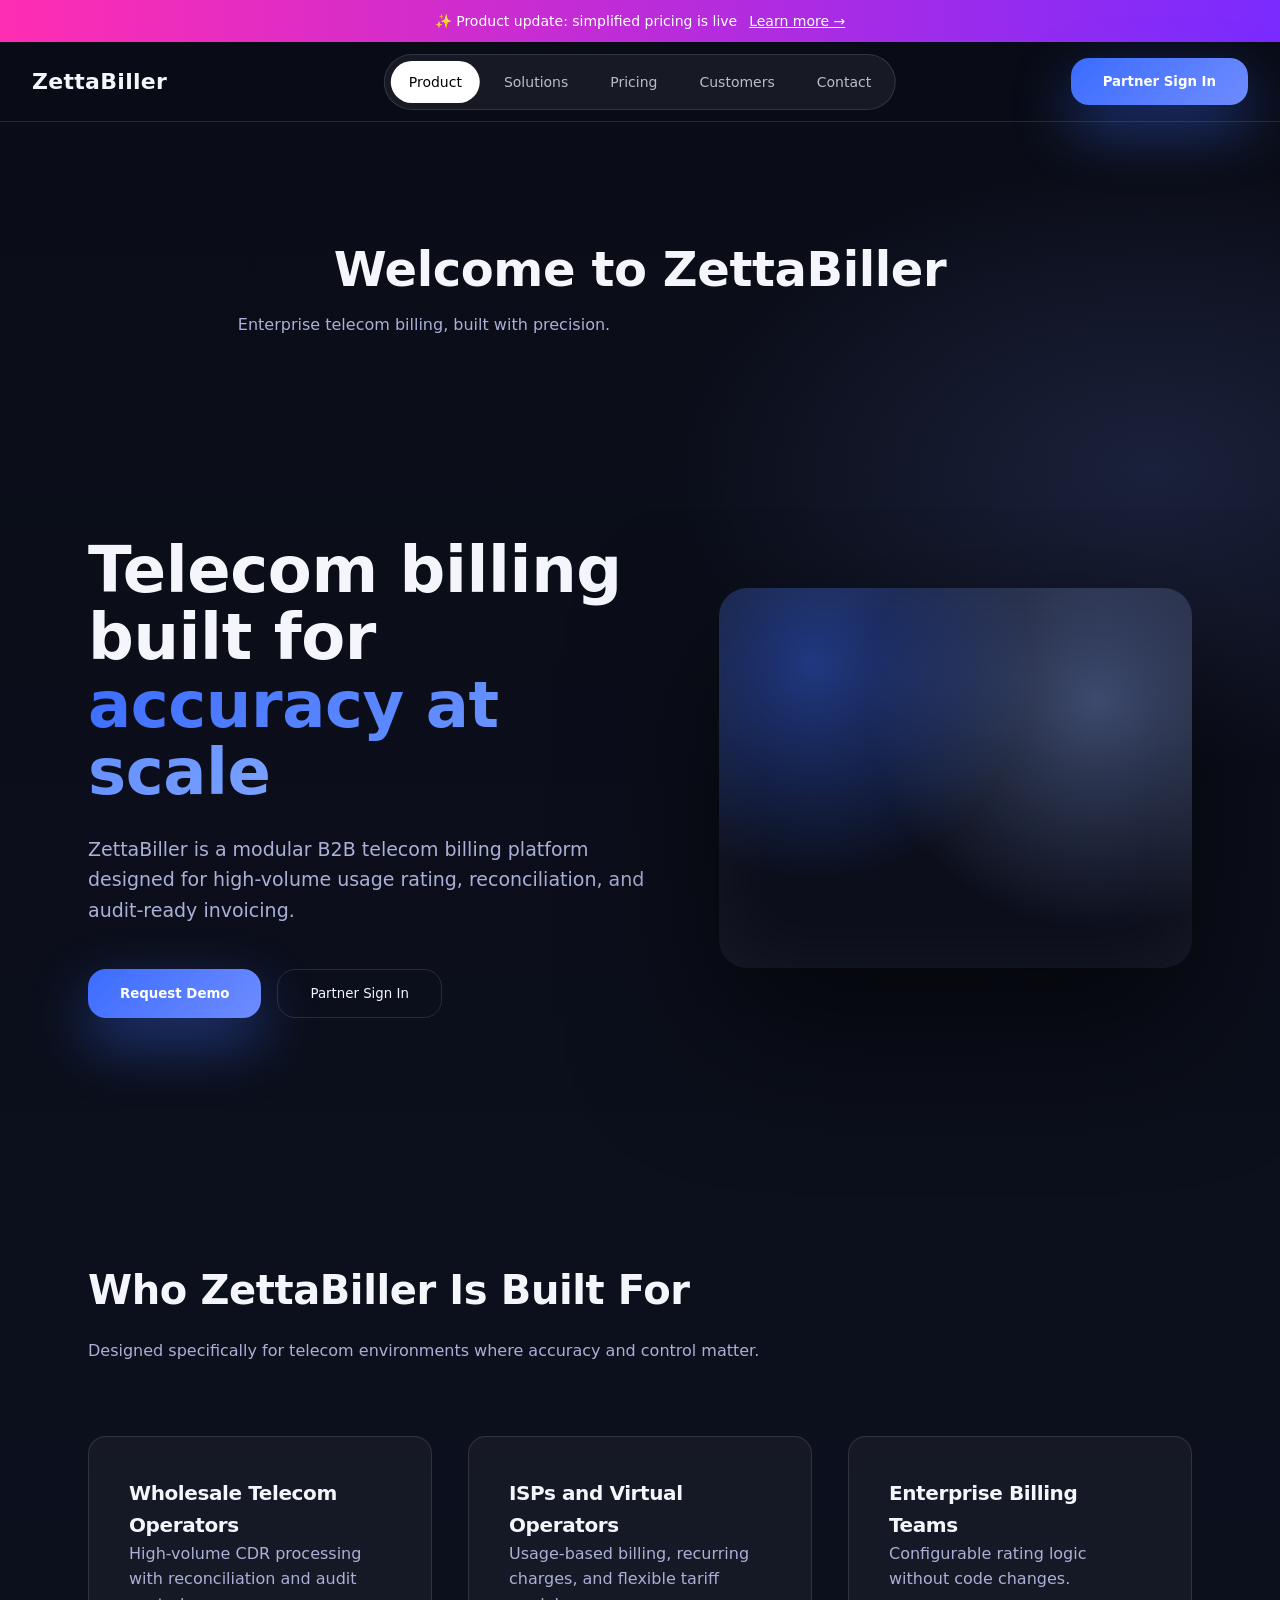
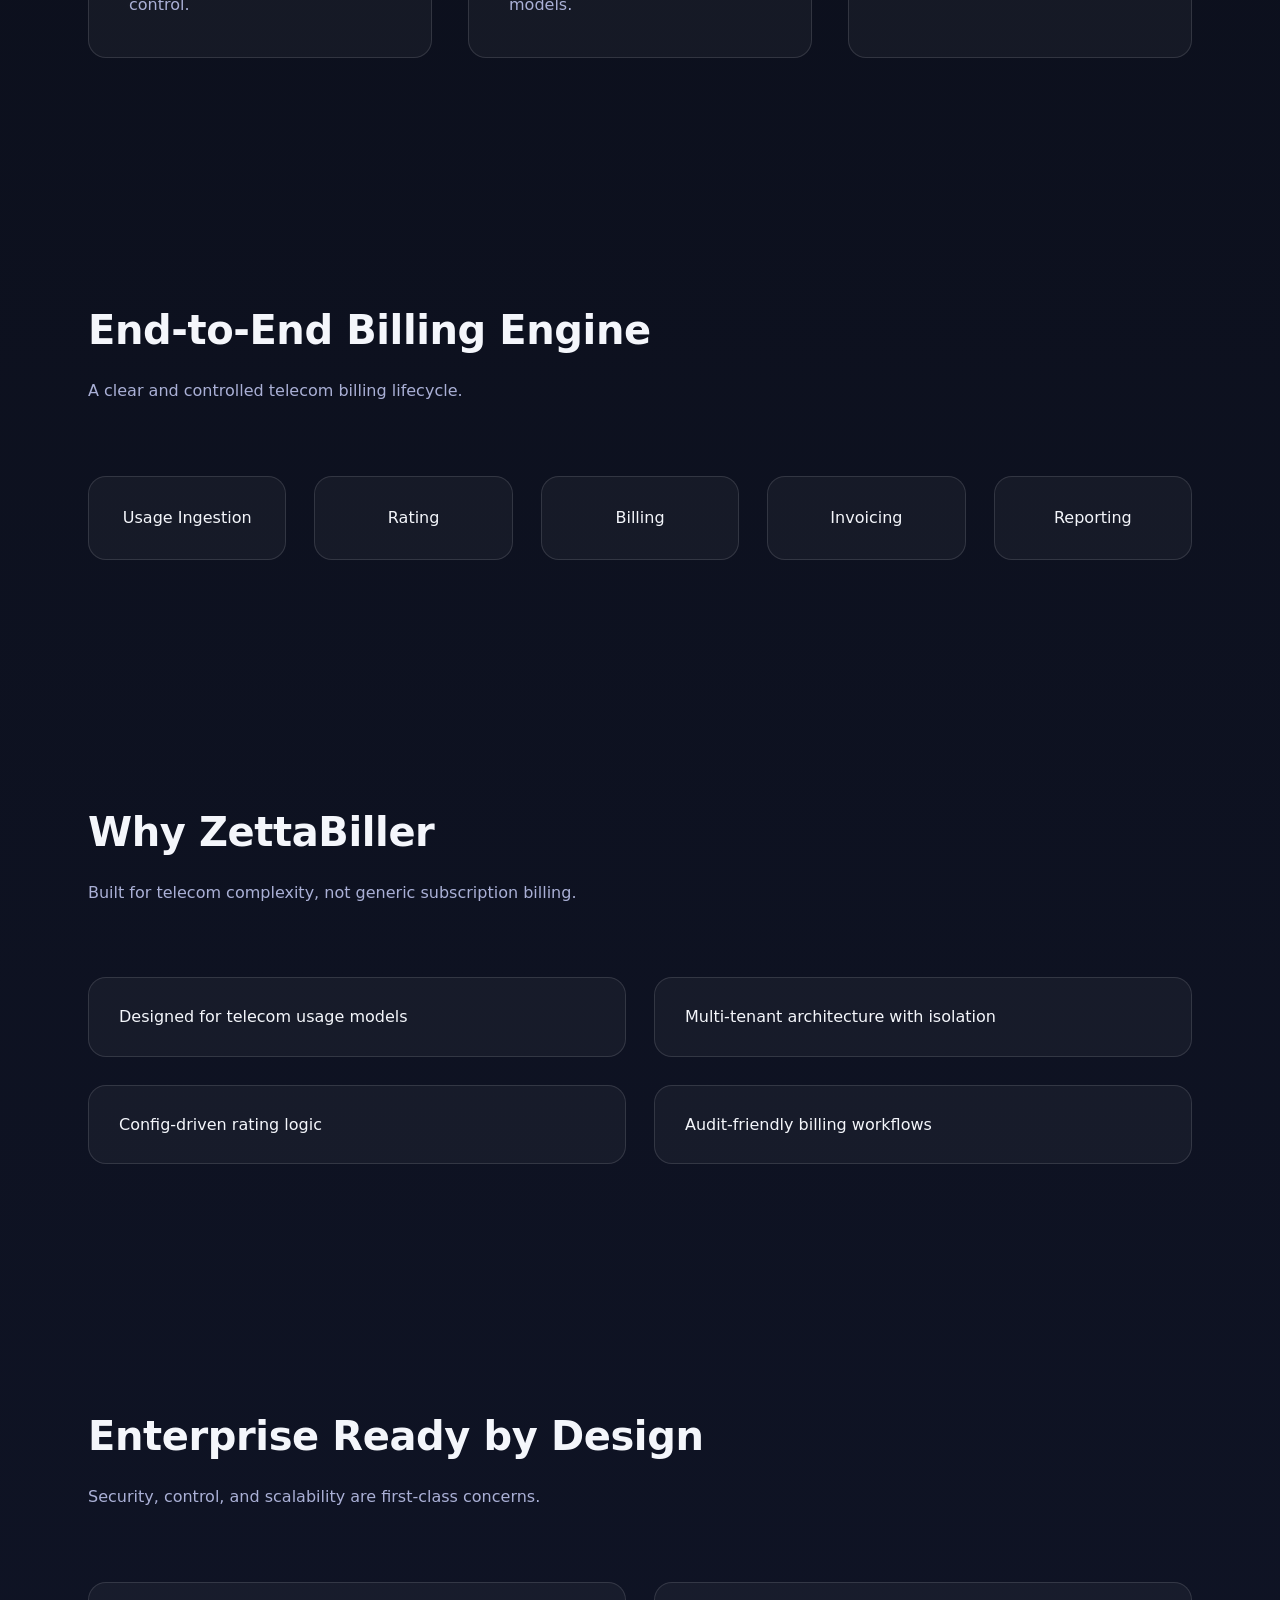
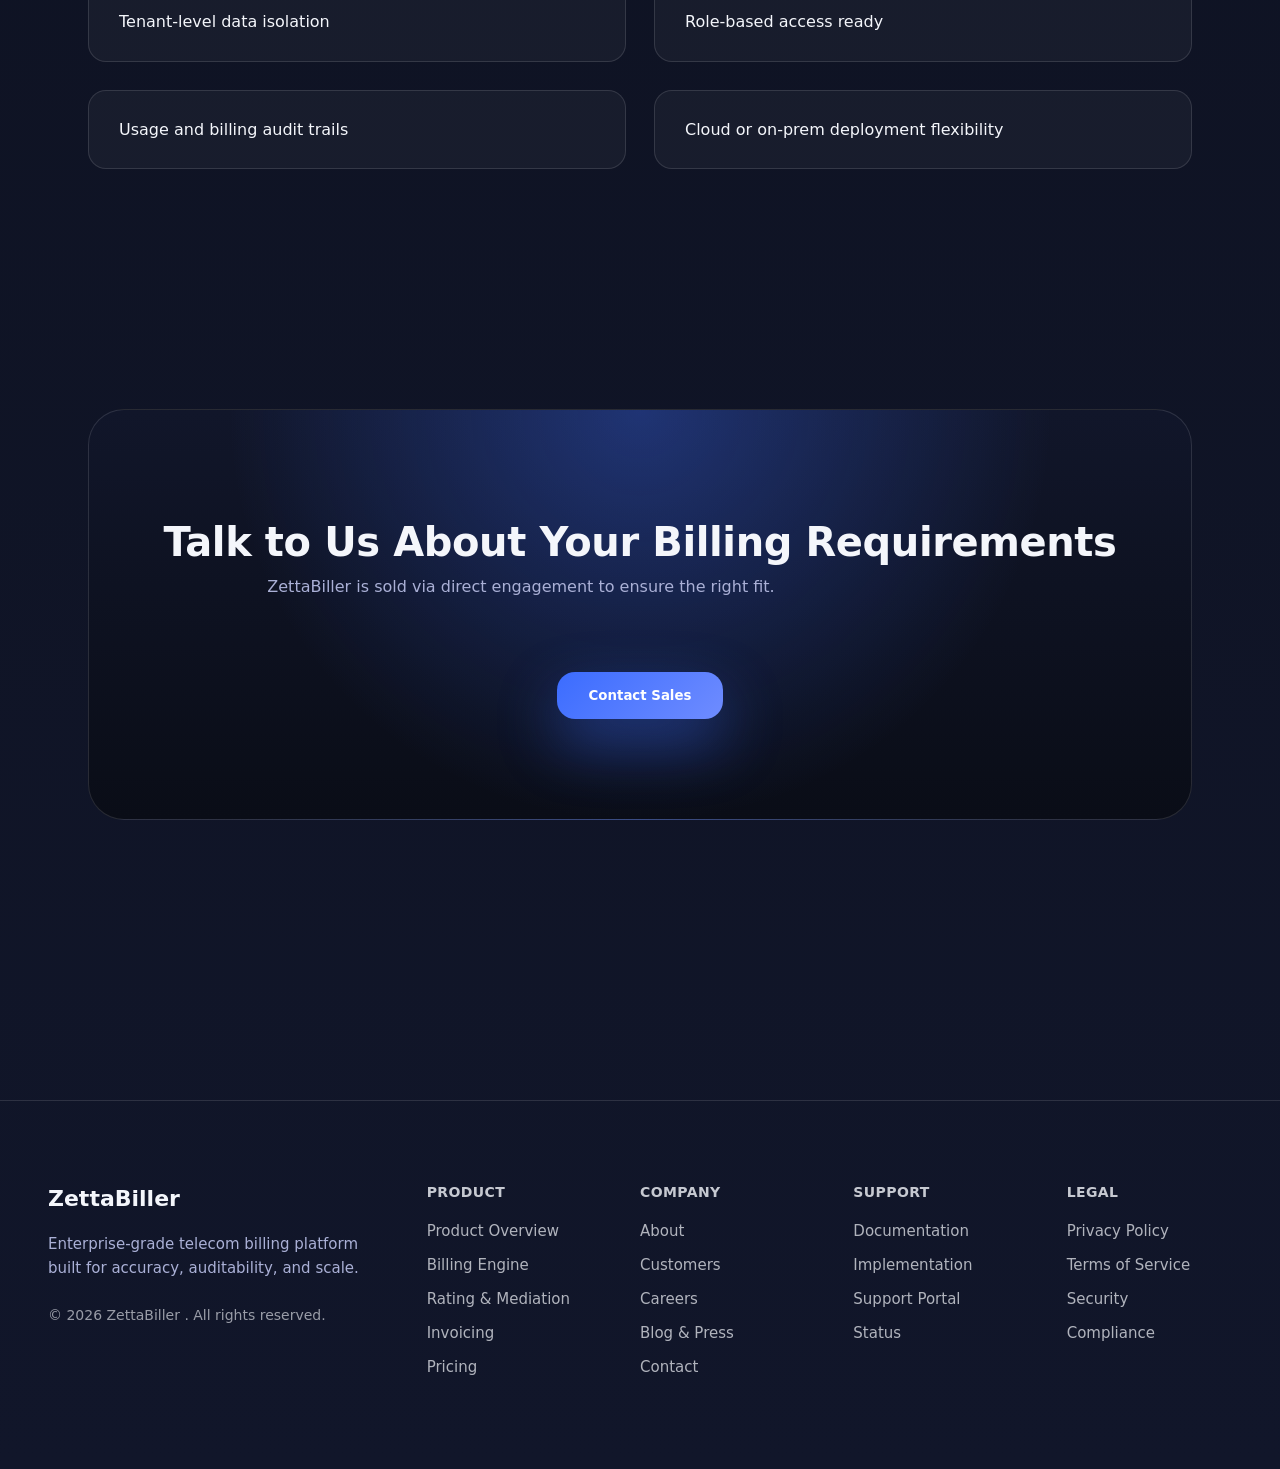
==== commit fbb1ac59: "v.06" ====
--- a/homepage/index.html
+++ b/homepage/index.html
@@ -196,12 +196,6 @@
     </div>
   </div>
 </footer>
- <!-- Partner Access Modal -->
-<!-- Partner Sign In Trigger -->
-<button id="openSignIn" class="partner-signin-btn">
-  Partner Sign In
-</button>
-
 <!-- Partner Access Modal -->
 <div class="modal" id="signInModal">
   <div class="modal-surface">
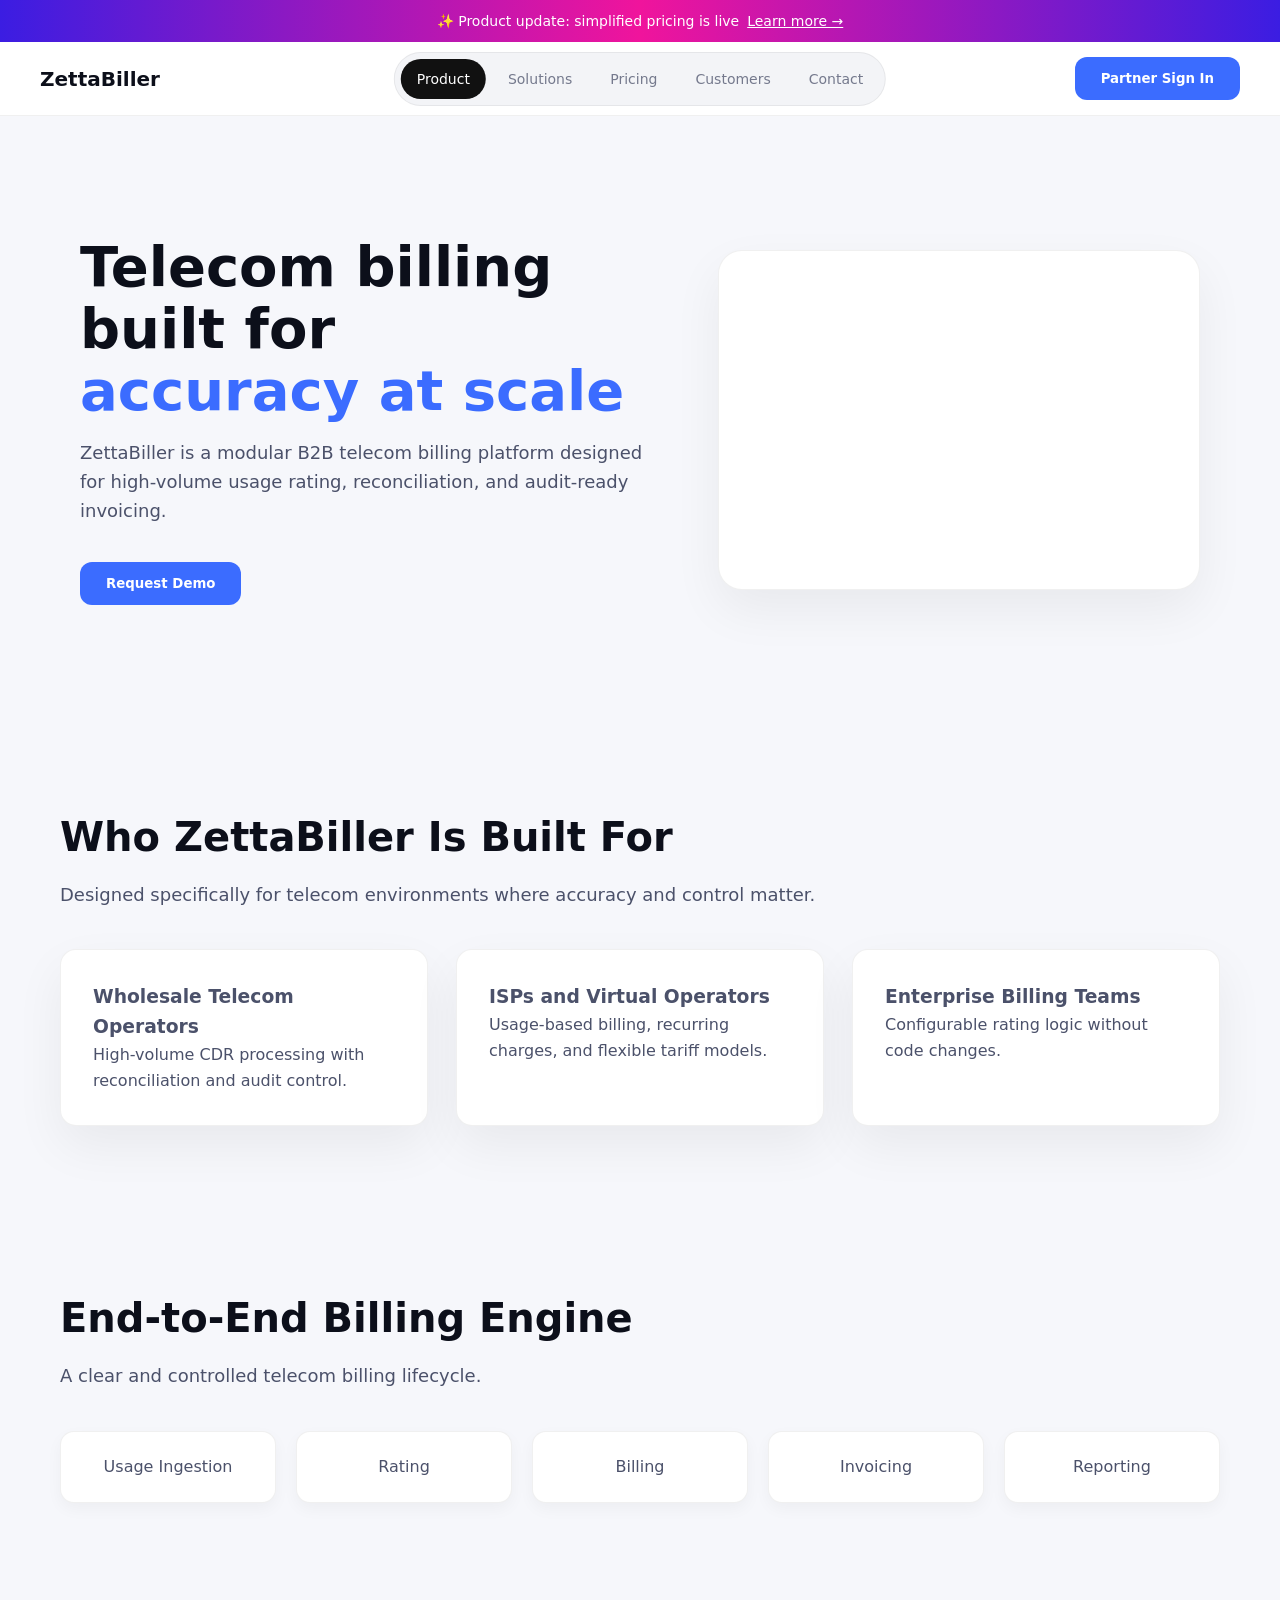
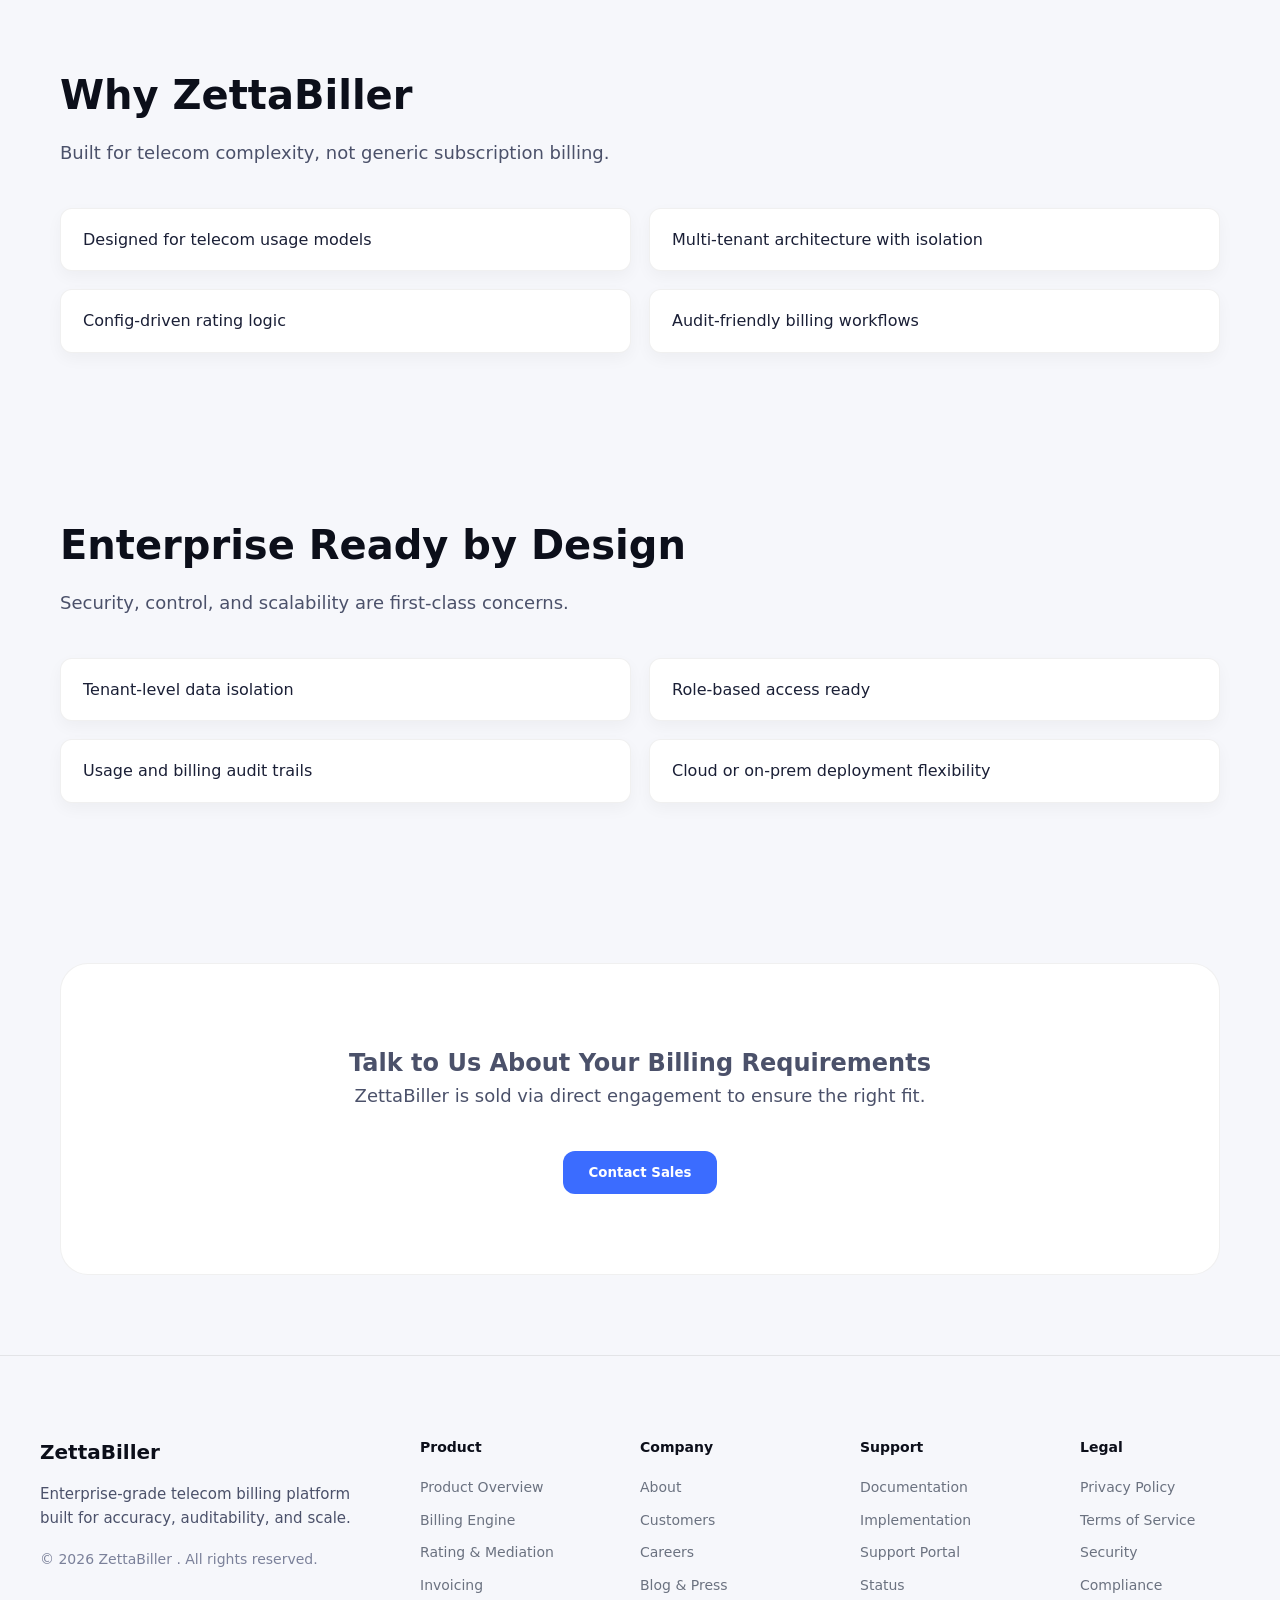
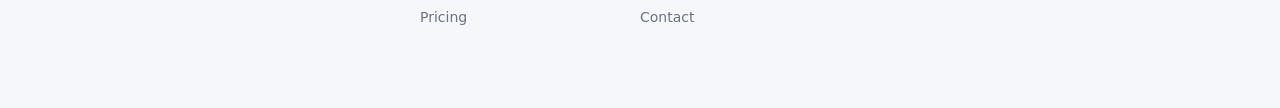
==== commit 1809231a: "V.07" ====
--- a/homepage/index.html
+++ b/homepage/index.html
@@ -3,7 +3,7 @@
 <head>
   <meta charset=utf-8>
   <meta name=viewport content="width=device-width, initial-scale=1.0">
-  <title>ZettaBiller | Your Biling Engine.</title>
+  <title>ZettaBiller | Real Time Billing Engine.</title>
 
   <link rel=stylesheet href="assets/css/style.css">
 </head>
@@ -21,46 +21,144 @@
     <span class="logo">ZettaBiller</span>
   </div>
 
-  <!-- Perfectly centered navigation -->
-  <nav class="header-nav">
-    <a class="nav-item active" href="#">Product</a>
-    <a class="nav-item" href="#">Solutions</a>
-    <a class="nav-item" href="#">Pricing</a>
-    <a class="nav-item" href="#">Customers</a>
-    <a class="nav-item" href="#">Contact</a>
-  </nav>
-
-  <div class="header-actions">
+ <!-- HEADER -->
+
+<nav class="header-nav">
+  <a class="nav-item active" href="#">Product</a>
+  <a class="nav-item" href="#">Solutions</a>
+  <a class="nav-item" href="#">Pricing</a>
+  <a class="nav-item" href="#">Customers</a>
+  <a class="nav-item" href="#">Contact</a>
+</nav>
+
+<div class="header-actions">
   <button class="primary-btn" id="openSignIn">
-  Partner Sign In
+    Partner Sign In
+  </button>
+</div>
+
+</header>
+
+
+<!-- HERO SECTION -->
+
+<section class="hero">
+
+  <div class="hero-copy">
+
+    <h1>
+      Telecom billing built for<br>
+      <span>accuracy at scale</span>
+    </h1>
+
+    <p>
+      ZettaBiller is a modular B2B telecom billing platform designed for
+      high-volume usage rating, reconciliation, and audit-ready invoicing.
+    </p>
+
+    <div class="hero-actions">
+      <button class="primary-btn" id="openDemo">
+        Request Demo
+      </button>
+    </div>
+
+  </div>
+
+  <div class="hero-visual"></div>
+
+</section>
+
+<!-- REQUEST DEMO MODAL -->
+
+<div id="demoModal" class="zb-demo-modal">
+
+<div class="zb-demo-card">
+
+<div class="zb-demo-header">
+<h2>Request a Demo</h2>
+<span id="closeDemo" class="zb-demo-close">✕</span>
+</div>
+
+<form id="demoForm" class="zb-demo-form">
+
+<!-- NAME -->
+
+<div class="zb-grid">
+
+<input type="text" placeholder="First Name" required>
+<input type="text" placeholder="Last Name" required>
+
+</div>
+
+
+<!-- PHONE + EMAIL -->
+
+<div class="zb-grid">
+
+<div class="zb-phone">
+
+<select class="zb-country">
+
+<option value="+1">+1</option>
+<option value="+44">+44</option>
+<option value="+91" selected>+91</option>
+<option value="+971">+971</option>
+
+</select>
+
+<input type="tel" placeholder="Mobile Number" required>
+
+</div>
+
+<input type="email" placeholder="Work Email" required>
+
+</div>
+
+
+<!-- COMPANY FULL WIDTH -->
+
+<input class="zb-company" type="text" placeholder="Company Name">
+
+
+<!-- CONSENT -->
+
+<div class="zb-consent">
+
+<input type="checkbox" required>
+
+<p>
+By submitting this request you agree that ZettaBiller may contact you via phone,
+SMS or email regarding your demo request.
+</p>
+
+</div>
+
+
+<button type="submit" class="zb-submit">
+Submit Demo Request
 </button>
-</div>
-</header>
-
-<section class=page-title>
-  <h1>Welcome to ZettaBiller</h1>
-  <p>Enterprise telecom billing, built with precision.</p>
-</section>
-
-<section class=hero>
-  <div class="hero-copy">
-  <h1>
-    Telecom billing built for<br>
-    <span>accuracy at scale</span>
-  </h1>
-
-  <p>
-    ZettaBiller is a modular B2B telecom billing platform designed for
-    high-volume usage rating, reconciliation, and audit-ready invoicing.
-  </p>
-
-  <div class="hero-actions">
-    <button class="primary-btn">Request Demo</button>
-    <button class="secondary-btn" id="openSignInAlt">Partner Sign In</button>
-  </div>
-</div>
-  <div class=hero-visual></div>
-</section>
+
+</form>
+
+
+<!-- SUCCESS -->
+
+<div id="demoSuccess" class="zb-success">
+
+<div class="zb-check">✓</div>
+
+<h3>Request Submitted</h3>
+
+<p id="refText"></p>
+
+<p class="zb-note">
+We will contact you soon. You are one step closer to experiencing a powerful telecom billing environment.
+</p>
+
+</div>
+
+</div>
+</div>
 
 <!-- WHO IT IS FOR -->
 <section>
@@ -194,6 +292,7 @@
       <a href="#">Security</a>
       <a href="#">Compliance</a>
     </div>
+
   </div>
 </footer>
 <!-- Partner Access Modal -->
@@ -224,4 +323,4 @@
   </div>
 </div>
 
-<script src="assets/js/main.js"></script>+<script src="assets/js/main.js"></script>
--- a/homepage/assets/css/style.css
+++ b/homepage/assets/css/style.css
@@ -1,940 +1,1005 @@
 /* =========================================================
-   ZETTABILLER – ULTRA PREMIUM DESIGN SYSTEM
-   ========================================================= */
-
-/* ---------- THEME VARIABLES ---------- */
-
-:root {
-  --primary: #3b6cff;
-
-  --dark-bg: #0a0d17;
-  --dark-bg-soft: #11162a;
-  --dark-text: #f4f6fb;
-  --dark-muted: #aab0d6;
-  --dark-card: rgba(255,255,255,0.04);
-  --dark-border: rgba(255,255,255,0.12);
-
-  --light-bg: #f6f7fb;
-  --light-bg-soft: #ffffff;
-  --light-text: #0c0f1a;
-  --light-muted: #4b516a;
-  --light-card: rgba(0,0,0,0.04);
-  --light-border: rgba(0,0,0,0.08);
-
-  --radius-sm: 12px;
-  --radius-md: 18px;
-  --radius-lg: 28px;
-}
-
-/* ---------- BASE RESET ---------- */
-
-* {
-  box-sizing: border-box;
-  margin: 0;
-  padding: 0;
-  font-family: -apple-system, BlinkMacSystemFont, system-ui, sans-serif;
-}
-
-html {
-  scroll-behavior: smooth;
-}
-
-body {
-  min-height: 100vh;
-  line-height: 1.6;
-  background: var(--dark-bg);
-  color: var(--dark-text);
-}
-
-/* ---------- LIGHT MODE ---------- */
-
-body.light {
-  background:
-    radial-gradient(1200px 600px at 10% -10%, rgba(59,108,255,0.18), transparent 55%),
-    radial-gradient(800px 500px at 90% 10%, rgba(160,180,255,0.18), transparent 60%),
-    linear-gradient(180deg, var(--light-bg), var(--light-bg-soft));
-  color: var(--light-text);
-}
-
-/* ---------- DARK MODE ---------- */
-
-body:not(.light) {
-  background:
-    radial-gradient(1200px 600px at 10% -10%, rgba(59,108,255,0.18), transparent 55%),
-    radial-gradient(800px 500px at 90% 10%, rgba(120,140,255,0.15), transparent 60%),
-    linear-gradient(180deg, var(--dark-bg), var(--dark-bg-soft));
-}
-
-/* ---------- TYPOGRAPHY ---------- */
-
-h1, h2, h3 {
-  letter-spacing: -0.4px;
-}
-
-h1 {
-  font-size: 48px;
-  line-height: 1.15;
-}
-
-h2 {
-  font-size: 40px;
-}
-
-h3 {
-  font-size: 20px;
-}
-
-p {
-  font-size: 16px;
-  max-width: 720px;
-}
-
-body.light p {
-  color: var(--light-muted);
-}
-
-body:not(.light) p {
-  color: var(--dark-muted);
-}
-
-/* ---------- LINKS ---------- */
-
-a {
-  color: inherit;
-  text-decoration: none;
-}
-
-/* ---------- HEADER ---------- */
-
-header {
-  position: sticky;
-  top: 0;
-  z-index: 50;
-  padding: 24px 56px;
-  display: flex;
-  justify-content: space-between;
-  align-items: center;
-  backdrop-filter: blur(16px);
-  -webkit-backdrop-filter: blur(16px);
-  background: rgba(10,13,23,0.65);
-  border-bottom: 1px solid var(--dark-border);
-}
-
-body.light header {
-  background: rgba(255,255,255,0.75);
-  border-bottom: 1px solid var(--light-border);
-}
-
-.logo {
-  font-size: 22px;
-  font-weight: 700;
-}
-
-/* ---------- HEADER ACTIONS ---------- */
-
-.header-actions {
-  display: flex;
-  gap: 14px;
-}
-
-.signin-btn,
-.theme-toggle {
-  padding: 10px 18px;
-  border-radius: var(--radius-sm);
-  background: transparent;
-  cursor: pointer;
-  font-size: 15px;
-  transition: all 0.25s ease;
-}
-
-body:not(.light) .signin-btn,
-body:not(.light) .theme-toggle {
-  border: 1px solid var(--dark-border);
-  color: var(--dark-text);
-}
-
-body.light .signin-btn,
-body.light .theme-toggle {
-  border: 1px solid var(--light-border);
-  color: var(--light-text);
-}
-
-.signin-btn:hover,
-.theme-toggle:hover {
-  transform: translateY(-1px);
-}
-
-/* ---------- PAGE TITLE ---------- */
-
-.page-title {
-  padding: 120px 24px 80px;
-  text-align: center;
-}
-
-.page-title h1 {
-  margin-bottom: 14px;
-}
-
-/* ---------- HERO ---------- */
-
-.hero {
-  max-width: 1200px;
-  margin: 0 auto;
-  padding: 120px 48px;
-  display: grid;
-  grid-template-columns: 1.2fr 1fr;
-  gap: 64px;
-  align-items: center;
-}
-
-.hero-actions {
-  display: flex;
-  gap: 16px;
-  margin-top: 36px;
-}
-
-.hero-visual {
-  height: 380px;
-  border-radius: var(--radius-lg);
-  background:
-    radial-gradient(circle at 20% 20%, rgba(59,108,255,0.45), transparent 45%),
-    radial-gradient(circle at 80% 30%, rgba(150,180,255,0.35), transparent 50%);
-  box-shadow:
-    0 60px 140px rgba(0,0,0,0.6),
-    inset 0 0 80px rgba(255,255,255,0.05);
-}
-
-/* ---------- BUTTONS ---------- */
-
-.primary-btn {
-  padding: 16px 32px;
-  border-radius: var(--radius-md);
-  background: linear-gradient(135deg, #3b6cff, #6f8cff);
-  color: white;
-  border: none;
-  font-weight: 600;
-  cursor: pointer;
-  box-shadow: 0 24px 60px rgba(59,108,255,0.45);
-  transition: transform 0.25s ease;
-}
-
-.primary-btn:hover {
-  transform: translateY(-2px);
-}
-
-.secondary-btn {
-  padding: 16px 32px;
-  border-radius: var(--radius-md);
-  background: transparent;
-  cursor: pointer;
-}
-
-body:not(.light) .secondary-btn {
-  border: 1px solid var(--dark-border);
-  color: var(--dark-text);
-}
-
-body.light .secondary-btn {
-  border: 1px solid var(--light-border);
-  color: var(--light-text);
-}
-
-/* ---------- SECTIONS ---------- */
-
-section {
-  max-width: 1200px;
-  margin: 0 auto;
-  padding: 120px 48px;
-}
-
-.section-title {
-  margin-bottom: 16px;
-}
-
-.section-sub {
-  margin-bottom: 72px;
-}
-
-/* ---------- CARDS ---------- */
-
-.card-grid {
-  display: grid;
-  grid-template-columns: repeat(3, 1fr);
-  gap: 36px;
-}
-
-.card {
-  padding: 40px;
-  border-radius: var(--radius-md);
-  transition: transform 0.3s ease, box-shadow 0.3s ease;
-}
-
-body:not(.light) .card {
-  background: var(--dark-card);
-  border: 1px solid var(--dark-border);
-}
-
-body.light .card {
-  background: var(--light-bg-soft);
-  border: 1px solid var(--light-border);
-  box-shadow: 0 40px 80px rgba(0,0,0,0.08);
-}
-
-.card:hover {
-  transform: translateY(-6px);
-}
-
-/* ---------- FLOW ---------- */
-
-.flow {
-  display: flex;
-  gap: 28px;
-  flex-wrap: wrap;
-}
-
-.flow-step {
-  flex: 1;
-  min-width: 180px;
-  padding: 28px;
-  border-radius: var(--radius-md);
-  text-align: center;
-}
-
-body:not(.light) .flow-step {
-  background: var(--dark-card);
-  border: 1px solid var(--dark-border);
-}
-
-body.light .flow-step {
-  background: var(--light-bg-soft);
-  border: 1px solid var(--light-border);
-}
-
-/* ---------- CHECKLIST ---------- */
-
-.checklist {
-  display: grid;
-  grid-template-columns: repeat(2, 1fr);
-  gap: 28px;
-}
-
-.check {
-  padding: 26px 30px;
-  border-radius: var(--radius-md);
-}
-
-body:not(.light) .check {
-  background: var(--dark-card);
-  border: 1px solid var(--dark-border);
-}
-
-body.light .check {
-  background: var(--light-bg-soft);
-  border: 1px solid var(--light-border);
-}
-
-/* ---------- CTA ---------- */
-
-.cta {
-  padding: 100px 72px;
-  border-radius: 36px;
-  text-align: center;
-  background:
-    radial-gradient(circle at top, rgba(59,108,255,0.35), transparent 60%);
-}
-
-body:not(.light) .cta {
-  background:
-    radial-gradient(circle at top, rgba(59,108,255,0.35), transparent 60%),
-    linear-gradient(180deg, var(--dark-bg-soft), var(--dark-bg));
-  border: 1px solid var(--dark-border);
-}
-
-body.light .cta {
-  background:
-    radial-gradient(circle at top, rgba(59,108,255,0.25), transparent 60%),
-    linear-gradient(180deg, #ffffff, #f0f2fa);
-  border: 1px solid var(--light-border);
-}
-
-/* ---------- FOOTER ---------- */
-
+   ZETTABILLER UI SYSTEM
+========================================================= */
+
+/* ---------------- ROOT VARIABLES ---------------- */
+
+:root{
+
+  --color-primary:#3b6cff;
+  --color-primary-hover:#2f57e6;
+  --color-primary-soft:#eef2ff;
+
+  --bg-page:#f6f7fb;
+  --bg-surface:#ffffff;
+  --bg-soft:#f1f3f8;
+
+  --text-heading:#0c0f1a;
+  --text-body:#4b516a;
+  --text-muted:#7b819a;
+
+  --border-light:rgba(0,0,0,0.06);
+  --border-default:rgba(0,0,0,0.12);
+
+  --radius-sm:10px;
+  --radius-md:16px;
+  --radius-lg:24px;
+
+  --shadow-soft:0 20px 50px rgba(0,0,0,0.06);
+
+}
+
+
+/* ---------------- RESET ---------------- */
+
+*{
+box-sizing:border-box;
+margin:0;
+padding:0;
+font-family:-apple-system,BlinkMacSystemFont,system-ui,sans-serif;
+}
+
+body{
+background:var(--bg-page);
+color:var(--text-body);
+line-height:1.6;
+}
+
+a{
+text-decoration:none;
+color:inherit;
+}
+
+
+/* =========================================================
+   ANNOUNCEMENT BAR
+========================================================= */
+
+.announcement-bar{
+display:flex;
+justify-content:center;
+align-items:center;
+gap:8px;
+padding:10px 16px;
+font-size:14px;
+background:linear-gradient(90deg,#3b1de2,#f0149c,#3b1de2);
+color:white;
+}
+
+.announcement-bar a{
+font-weight:500;
+text-decoration:underline;
+}
+
+
+/* =========================================================
+   HEADER
+========================================================= */
+
+.site-header{
+
+position:sticky;
+top:0;
+z-index:100;
+
+display:flex;
+align-items:center;
+justify-content:space-between;
+
+height:74px;
+padding:0 40px;
+
+background:var(--bg-surface);
+border-bottom:1px solid var(--border-light);
+
+}
+
+/* logo */
+
+.logo{
+font-size:20px;
+font-weight:700;
+color:var(--text-heading);
+}
+
+
+/* ---------------- CENTER NAV ---------------- */
+
+.header-nav{
+
+position:absolute;
+left:50%;
+transform:translateX(-50%);
+
+display:flex;
+gap:6px;
+
+padding:6px;
+
+border-radius:999px;
+background:#f3f4f7;
+border:1px solid var(--border-light);
+
+}
+
+/* nav items */
+
+.nav-item{
+
+padding:9px 16px;
+border-radius:999px;
+
+font-size:14px;
+color:var(--text-body);
+opacity:.75;
+
+transition:all .2s ease;
+
+}
+
+.nav-item:hover{
+opacity:1;
+}
+
+.nav-item.active{
+
+background:#111;
+color:#fff;
+opacity:1;
+
+}
+
+
+/* ---------------- HEADER ACTIONS ---------------- */
+
+.header-actions{
+display:flex;
+gap:12px;
+}
+
+.partner-btn{
+
+padding:10px 18px;
+
+background:var(--color-primary);
+color:#fff;
+
+border-radius:12px;
+font-size:14px;
+font-weight:600;
+
+border:none;
+cursor:pointer;
+
+transition:background .2s ease;
+}
+
+.partner-btn:hover{
+background:var(--color-primary-hover);
+}
+
+
+/* =========================================================
+   HERO
+========================================================= */
+
+.hero{
+
+max-width:1200px;
+margin:0 auto;
+
+padding:120px 40px;
+
+display:grid;
+grid-template-columns:1.2fr 1fr;
+gap:60px;
+align-items:center;
+
+}
+
+.hero-copy{
+max-width:620px;
+}
+
+.hero h1{
+
+font-size:56px;
+line-height:1.1;
+font-weight:600;
+margin-bottom:18px;
+color:var(--text-heading);
+
+}
+
+.hero span{
+color:var(--color-primary);
+}
+
+.hero p{
+
+font-size:18px;
+color:var(--text-body);
+margin-bottom:36px;
+
+}
+
+
+/* hero buttons */
+
+.hero-actions{
+display:flex;
+gap:14px;
+}
+
+.primary-btn{
+
+padding:14px 26px;
+border-radius:12px;
+
+background:var(--color-primary);
+color:#fff;
+
+border:none;
+font-weight:600;
+cursor:pointer;
+
+}
+
+.primary-btn:hover{
+background:var(--color-primary-hover);
+}
+
+.secondary-btn{
+
+padding:14px 26px;
+border-radius:12px;
+
+border:1px solid var(--border-default);
+background:#fff;
+
+}
+
+
+/* hero visual */
+
+.hero-visual{
+
+height:340px;
+
+background:#fff;
+border:1px solid var(--border-light);
+border-radius:var(--radius-lg);
+
+box-shadow:var(--shadow-soft);
+
+}
+
+/* =========================================
+   GLOBAL SECTION LAYOUT
+========================================= */
+
+section{
+
+max-width:1300px;
+margin:0 auto;
+
+padding:80px 60px;
+
+}
+
+/* titles */
+
+.section-title{
+
+font-size:40px;
+font-weight:600;
+
+margin-bottom:12px;
+
+color:#0c0f1a;
+
+}
+
+/* subtitle */
+
+.section-sub{
+
+font-size:18px;
+
+color:#4b516a;
+
+margin-bottom:40px;
+
+}
+
+/* =========================================
+   BILLING FLOW
+========================================= */
+
+.flow{
+
+display:grid;
+
+grid-template-columns:repeat(5,1fr);
+
+gap:20px;
+
+margin-top:30px;
+
+}
+
+.flow-step{
+
+background:#ffffff;
+
+padding:22px 20px;
+
+border-radius:14px;
+
+text-align:center;
+
+font-weight:500;
+
+border:1px solid rgba(0,0,0,0.06);
+
+box-shadow:0 6px 16px rgba(0,0,0,0.04);
+
+}
+
+/* =========================================
+   CHECKLIST BLOCKS
+========================================= */
+
+.checklist{
+
+display:grid;
+
+grid-template-columns:repeat(2,1fr);
+
+gap:18px;
+
+margin-top:30px;
+
+}
+
+.check{
+
+background:#ffffff;
+
+padding:18px 22px;
+
+border-radius:12px;
+
+border:1px solid rgba(0,0,0,0.06);
+
+font-size:16px;
+
+color:#1a1f36;
+
+box-shadow:0 6px 16px rgba(0,0,0,0.04);
+
+}
+
+
+/* =========================================================
+   CARDS
+========================================================= */
+
+.card-grid{
+
+display:grid;
+grid-template-columns:repeat(3,1fr);
+gap:28px;
+
+}
+
+.card{
+
+background:#fff;
+border:1px solid var(--border-light);
+border-radius:var(--radius-md);
+
+padding:32px;
+
+box-shadow:var(--shadow-soft);
+
+transition:transform .2s ease;
+
+}
+
+.card:hover{
+transform:translateY(-4px);
+}
+
+
+/* =========================================================
+   CTA SECTION
+========================================================= */
+
+.cta{
+
+padding:80px;
+border-radius:28px;
+
+background:#ffffff;
+border:1px solid var(--border-light);
+
+text-align:center;
+
+}
+
+
+/* =========================================================
+   FOOTER
+========================================================= */
+.site-footer{
+background:#f6f7fb;
+padding:80px 40px;
+border-top:1px solid rgba(0,0,0,0.08);
+}
+
+.footer-inner{
+max-width:1200px;
+margin:0 auto;
+
+display:grid;
+grid-template-columns:2fr 1fr 1fr 1fr 1fr;
+gap:60px;
+
+align-items:start;
+}
+
+.footer-brand{
+max-width:340px;
+}
+
+.footer-logo{
+font-size:20px;
+font-weight:700;
+margin-bottom:14px;
+color:#0c0f1a;
+}
+
+.footer-desc{
+font-size:15px;
+line-height:1.6;
+color:#4b516a;
+margin-bottom:18px;
+}
+
+.footer-copy{
+font-size:14px;
+color:#7b819a;
+}
+
+.footer-col{
+display:flex;
+flex-direction:column;
+gap:10px;
+}
+
+.footer-col h4{
+font-size:14px;
+font-weight:600;
+margin-bottom:8px;
+color:#0c0f1a;
+}
+
+.footer-col a{
+font-size:14px;
+color:#6b7280;
+transition:color .2s ease;
+}
+
+.footer-col a:hover{
+color:#3b6cff;
+}
+
+@media (max-width:900px){
+
+.footer-inner{
+grid-template-columns:1fr;
+gap:40px;
+}
+
+.footer-brand{
+max-width:100%;
+}
+
+}
+/* =========================================================
+   RESPONSIVE
+========================================================= */
+
+@media(max-width:900px){
+
+.header-nav{
+display:none;
+}
+
+.hero{
+grid-template-columns:1fr;
+text-align:center;
+}
+
+.card-grid{
+grid-template-columns:1fr;
+}
+
+}
+/* =====================================================
+   PARTNER ACCESS MODAL – ZETTABILLER UI
+===================================================== */
+
+/* ===== Overlay ===== */
+
+.modal{
+
+position:fixed;
+inset:0;
+
+display:none;
+align-items:center;
+justify-content:center;
+
+background:rgba(0,0,0,0.35);
+backdrop-filter:blur(6px);
+
+z-index:9999;
+
+}
+
+
+/* ===== Modal Surface ===== */
+
+.modal-surface{
+
+width:100%;
+max-width:520px;
+
+padding:40px 42px;
+
+border-radius:24px;
+
+background:#ffffff;
+border:1px solid rgba(0,0,0,0.08);
+
+box-shadow:0 40px 90px rgba(0,0,0,0.12);
+
+color:#0c0f1a;
+
+font-family:-apple-system,BlinkMacSystemFont,system-ui,sans-serif;
+
+}
+
+
+/* ===== Header ===== */
+
+.modal-header{
+
+text-align:center;
+margin-bottom:30px;
+
+}
+
+.modal-header h1{
+
+font-size:22px;
+font-weight:600;
+color:#0c0f1a;
+
+margin-bottom:6px;
+
+}
+
+.modal-header p{
+
+font-size:14px;
+color:#4b516a;
+
+}
+
+
+/* ===== Workspace Input ===== */
+
+.workspace-input{
+
+display:flex;
+align-items:center;
+
+height:52px;
+padding:0 16px;
+
+border-radius:14px;
+
+background:#f6f7fb;
+border:1px solid rgba(0,0,0,0.08);
+
+margin-bottom:22px;
+
+}
+
+.workspace-input input{
+
+flex:1;
+
+border:none;
+outline:none;
+
+font-size:15px;
+background:transparent;
+
+color:#0c0f1a;
+
+}
+
+.workspace-input span{
+
+font-size:14px;
+color:#6b7280;
+
+}
+
+
+/* ===== Continue Button ===== */
+
+.continue-btn{
+
+width:100%;
+height:52px;
+
+border:none;
+border-radius:14px;
+
+font-size:15px;
+font-weight:600;
+
+color:#ffffff;
+background:#3b6cff;
+
+cursor:pointer;
+
+transition:background .2s ease;
+
+}
+
+.continue-btn:hover{
+
+background:#2f57e6;
+
+}
+
+
+/* ===== Browser Note ===== */
+
+.browser-note{
+
+margin-top:16px;
+
+font-size:12.5px;
+color:#6b7280;
+
+text-align:center;
+
+}
+
+
+/* ===== Header Button (Partner Sign In) ===== */
+
+.partner-signin-btn{
+
+padding:10px 18px;
+
+border-radius:12px;
+
+background:#3b6cff;
+color:#ffffff;
+
+border:none;
+font-size:14px;
+font-weight:600;
+
+cursor:pointer;
+
+transition:background .2s ease;
+
+}
+
+.partner-signin-btn:hover{
+
+background:#2f57e6;
+
+}
+/* =======================================================
+REQUEST DEMO MODAL
+======================================================= */
 /* ================================
-   FOOTER – ENTERPRISE TELECOM
+ZETTABILLER DEMO MODAL
 ================================ */
 
-.site-footer {
-  margin-top: 160px;
-  padding: 80px 48px;
-  border-top: 1px solid rgba(255,255,255,0.12);
-  background: transparent;
-}
-
-body.light .site-footer {
-  border-top: 1px solid rgba(0,0,0,0.08);
-}
-
-.footer-inner {
-  max-width: 1300px;
-  margin: 0 auto;
-  display: grid;
-  grid-template-columns: 2fr repeat(4, 1fr);
-  gap: 48px;
-}
-
-/* Brand block */
-
-.footer-brand {
-  max-width: 360px;
-}
-
-.footer-logo {
-  font-size: 22px;
-  font-weight: 700;
-  margin-bottom: 16px;
-}
-
-.footer-desc {
-  font-size: 15px;
-  line-height: 1.6;
-  margin-bottom: 24px;
-}
-
-.footer-copy {
-  font-size: 14px;
-  opacity: 0.6;
-}
-
-/* Columns */
-
-.footer-col h4 {
-  font-size: 14px;
-  font-weight: 600;
-  margin-bottom: 16px;
-  letter-spacing: 0.4px;
-  text-transform: uppercase;
-  opacity: 0.8;
-}
-
-.footer-col a {
-  display: block;
-  font-size: 15px;
-  margin-bottom: 10px;
-  opacity: 0.7;
-  transition: opacity 0.2s ease;
-}
-
-.footer-col a:hover {
-  opacity: 1;
-}
-
-/* Mobile */
-
-@media (max-width: 900px) {
-  .site-footer {
-    padding: 64px 24px;
-  }
-
-  .footer-inner {
-    grid-template-columns: 1fr;
-    gap: 40px;
-  }
-
-  .footer-brand {
-    max-width: 100%;
-  }
-}
-/* ---------- MODAL ---------- */
-
-.modal {
-  position: fixed;
-  inset: 0;
-  display: none;
-  align-items: center;
-  justify-content: center;
-  background: rgba(0,0,0,0.65);
-}
-
-.modal-box {
-  padding: 36px;
-  width: 100%;
-  max-width: 420px;
-  border-radius: var(--radius-md);
-}
-
-body:not(.light) .modal-box {
-  background: var(--dark-bg-soft);
-  border: 1px solid var(--dark-border);
-}
-
-body.light .modal-box {
-  background: #ffffff;
-  border: 1px solid var(--light-border);
-}
-
-/* ---------- RESPONSIVE ---------- */
-
-@media (max-width: 900px) {
-  h1 { font-size: 36px; }
-  h2 { font-size: 32px; }
-
-  .hero {
-    grid-template-columns: 1fr;
-    text-align: center;
-    padding: 80px 24px;
-  }
-
-  .card-grid {
-    grid-template-columns: 1fr;
-  }
-
-  .checklist {
-    grid-template-columns: 1fr;
-  }
-
-  section {
-    padding: 80px 24px;
-  }
-}/* ===== ULTRA PREMIUM HERO TYPOGRAPHY ===== */
-
-.hero {
-  min-height: 80vh;
-  align-items: center;
-}
-
-.hero-copy {
-  max-width: 880px;
-}
-
-.hero h1 {
-  font-size: 64px;
-  line-height: 1.05;
-  font-weight: 700;
-  margin-bottom: 28px;
-}
-
-.hero h1 span {
-  background: linear-gradient(135deg, #3b6cff, #7aa2ff);
-  -webkit-background-clip: text;
-  -webkit-text-fill-color: transparent;
-}
-
-.hero p {
-  font-size: 19px;
-  max-width: 640px;
-  margin-bottom: 44px;
-}
-
-/* Mobile */
-@media (max-width: 900px) {
-  .hero h1 {
-    font-size: 42px;
-  }
-
-  .hero-copy {
-    margin: 0 auto;
-    text-align: center;
-  }
-}
-/* ===== PREMIUM HEADER (OPTURA STYLE) ===== */
-
-.site-header {
-  position: sticky;
-  top: 0;
-  z-index: 100;
-  padding: 18px 0;
-  backdrop-filter: blur(18px);
-  -webkit-backdrop-filter: blur(18px);
-  background: rgba(10,13,23,0.65);
-}
-
-body.light .site-header {
-  background: rgba(255,255,255,0.75);
-}
-
-.header-inner {
-  max-width: 1300px;
-  margin: 0 auto;
-  padding: 0 32px;
-  display: grid;
-  grid-template-columns: auto 1fr auto;
-  align-items: center;
-}
-
-/* Logo */
-
-.logo {
-  font-size: 20px;
-  font-weight: 700;
-  letter-spacing: 0.3px;
-}
-
-/* Center navigation pill */
-
-.header-nav {
-  justify-self: center;
-  display: flex;
-  gap: 6px;
-  padding: 6px;
-  border-radius: 999px;
-  background: rgba(255,255,255,0.06);
-  border: 1px solid rgba(255,255,255,0.12);
-}
-
-body.light .header-nav {
-  background: rgba(0,0,0,0.04);
-  border-color: rgba(0,0,0,0.08);
-}
-
-.nav-item {
-  padding: 8px 16px;
-  border-radius: 999px;
-  font-size: 14px;
-  color: inherit;
-  opacity: 0.75;
-  transition: all 0.25s ease;
-}
-
-.nav-item:hover {
-  opacity: 1;
-  background: rgba(255,255,255,0.08);
-}
-
-body.light .nav-item:hover {
-  background: rgba(0,0,0,0.06);
-}
-
-.nav-item.active {
-  opacity: 1;
-  background: rgba(255,255,255,0.15);
-}
-
-body.light .nav-item.active {
-  background: rgba(0,0,0,0.08);
-}
-
-/* Right actions */
-
-.header-actions {
-  display: flex;
-  gap: 12px;
-}
-
-/* Mobile */
-
-@media (max-width: 900px) {
-  .header-nav {
-    display: none;
-  }
-}
-/* ================================
-   ANNOUNCEMENT BAR
-================================ */
-
-.announcement-bar {
-  display: flex;
-  justify-content: center;
-  gap: 12px;
-  padding: 10px 16px;
-  font-size: 14px;
-  color: white;
-  background: linear-gradient(90deg, #ff2db2, #7a2bff);
-}
-
-.announcement-bar a {
-  color: white;
-  font-weight: 500;
-  text-decoration: underline;
-}
-
-/* ================================
-   HEADER BASE
-================================ */
-
-.site-header {
-  position: sticky;
-  top: 0;
-  z-index: 100;
-  height: 80px;
-  display: flex;
-  align-items: center;
-  padding: 0 32px;
-  backdrop-filter: blur(18px);
-  -webkit-backdrop-filter: blur(18px);
-  background: rgba(255,255,255,0.75);
-  border-bottom: 1px solid rgba(0,0,0,0.08);
-}
-
-body:not(.light) .site-header {
-  background: rgba(10,13,23,0.75);
-  border-bottom: 1px solid rgba(255,255,255,0.12);
-}
-
-/* ================================
-   LEFT
-================================ */
-
-.header-left {
-  flex: 1;
-}
-
-.logo {
-  font-size: 22px;
-  font-weight: 700;
-}
-
-/* ================================
-   CENTER NAV (TRUE CENTER)
-================================ */
-
-.header-nav {
-  position: absolute;
-  left: 50%;
-  transform: translateX(-50%);
-  display: flex;
-  gap: 6px;
-  padding: 6px;
-  border-radius: 999px;
-  background: rgba(0,0,0,0.04);
-  border: 1px solid rgba(0,0,0,0.08);
-}
-
-body:not(.light) .header-nav {
-  background: rgba(255,255,255,0.06);
-  border-color: rgba(255,255,255,0.12);
-}
-
-.nav-item {
-  padding: 10px 18px;
-  border-radius: 999px;
-  font-size: 14px;
-  opacity: 0.75;
-  transition: all 0.2s ease;
-  white-space: nowrap;
-}
-
-.nav-item:hover {
-  opacity: 1;
-}
-
-.nav-item.active {
-  opacity: 1;
-  background: rgba(0,0,0,0.85);
-  color: white;
-}
-
-body:not(.light) .nav-item.active {
-  background: white;
-  color: black;
-}
-
-/* ================================
-   RIGHT ACTIONS
-================================ */
-
-.header-actions {
-  flex: 1;
-  display: flex;
-  justify-content: flex-end;
-  gap: 12px;
-}
-
-.icon-btn {
-  width: 42px;
-  height: 42px;
-  border-radius: 10px;
-  border: 1px solid rgba(0,0,0,0.2);
-  background: transparent;
-  cursor: pointer;
-  font-size: 16px;
-}
-
-body:not(.light) .icon-btn {
-  border-color: rgba(255,255,255,0.2);
-  color: white;
-}
-
-.primary-btn.small {
-  padding: 10px 18px;
-  border-radius: 999px;
-  font-size: 14px;
-}
-
-/* ================================
-   MOBILE
-================================ */
-
-@media (max-width: 900px) {
-  .header-nav {
-    display: none;
-  }
-
-  .announcement-bar {
-    font-size: 13px;
-    text-align: center;
-  }
-}
-/* Workspace row */
-.company-row {
-  display: grid;
-  grid-template-columns: 1fr auto;
-  gap: 12px;
-  align-items: center;
-}
-
-/* Input */
-.company-row input {
-  height: 46px;
-  padding: 0 14px;
-  border-radius: 14px;
-  background: rgba(255,255,255,0.06);
-  border: 1px solid rgba(255,255,255,0.12);
-  color: white;
-  font-size: 14px;
-}
-
-/* Domain suffix */
-.domain-suffix {
-  height: 46px;
-  padding: 0 14px;
-  display: flex;
-  align-items: center;
-  border-radius: 14px;
-  background: rgba(255,255,255,0.05);
-  border: 1px solid rgba(255,255,255,0.12);
-  font-size: 14px;
-  opacity: 0.8;
-}
-
-/* Continue button spacing */
-.primary-btn.full {
-  width: 100%;
-  height: 52px;
-  margin-top: 20px;
-  border-radius: 16px;
-  font-size: 15px;
-  font-weight: 600;
-}
-
-/* Helper text */
-.form-hint {
-  display: block;
-  margin-top: 12px;
-  font-size: 13px;
-  opacity: 0.7;
-}
-/* =====================================================
-   PARTNER ACCESS MODAL – FINAL, STABLE, PREMIUM
-   ===================================================== */
-/* ===== Overlay ===== */
-.modal {
-  position: fixed;
-  inset: 0;
-  display: none;
-  align-items: center;
-  justify-content: center;
-  background: rgba(6, 10, 22, 0.75);
-  backdrop-filter: blur(14px);
-  z-index: 9999;
-}
-
-/* ===== Modal Surface ===== */
-.modal-surface {
-  width: 100%;
-  max-width: 540px;
-  padding: 44px 46px 48px;
-  border-radius: 28px;
-  background: linear-gradient(
-    180deg,
-    rgba(20, 26, 50, 0.98),
-    rgba(12, 16, 32, 0.98)
-  );
-  border: 1px solid rgba(255,255,255,0.12);
-  box-shadow:
-    0 40px 120px rgba(0,0,0,0.7),
-    inset 0 1px 0 rgba(255,255,255,0.06);
-  font-family: system-ui, -apple-system, Segoe UI, Roboto, sans-serif;
-  color: #e6e9ff;
-}
-
-/* ===== Header ===== */
-.modal-header {
-  text-align: center;
-  margin-bottom: 32px;
-}
-
-.modal-header h1 {
-  font-size: 22px;
-  font-weight: 600;
-  margin-bottom: 8px;
-  color: #ffffff;
-}
-
-.modal-header p {
-  font-size: 14.5px;
-  color: #a9b1d6;
-}
-
-/* ===== Workspace Input ===== */
-.workspace-input {
-  display: flex;
-  align-items: center;
-  height: 54px;
-  padding: 0 18px;
-  border-radius: 16px;
-  background: rgba(255,255,255,0.06);
-  border: 1px solid rgba(255,255,255,0.14);
-  margin-bottom: 26px;
-}
-
-.workspace-input input {
-  flex: 1;
-  background: transparent;
-  border: none;
-  outline: none;
-  font-size: 15px;
-  color: #ffffff;
-}
-
-.workspace-input span {
-  font-size: 14px;
-  color: #a9b1d6;
-}
-
-/* ===== Continue Button ===== */
-.continue-btn {
-  width: 100%;
-  height: 56px;
-  border-radius: 18px;
-  border: none;
-  font-size: 15px;
-  font-weight: 600;
-  color: #ffffff;
-  cursor: pointer;
-  background: linear-gradient(135deg, #5a7cff, #8b6cff);
-  box-shadow: 0 20px 60px rgba(90,124,255,0.45);
-  transition: transform 0.15s ease, box-shadow 0.15s ease;
-}
-
-.continue-btn:hover {
-  transform: translateY(-1px);
-  box-shadow: 0 26px 70px rgba(90,124,255,0.55);
-}
-
-/* ===== Browser Note ===== */
-.browser-note {
-  margin-top: 20px;
-  font-size: 12.5px;
-  color: #8f97c1;
-  text-align: center;
-}
-
-/* ===== Header Button Example ===== */
-.partner-signin-btn {
-  padding: 10px 18px;
-  border-radius: 999px;
-  border: 1px solid rgba(255,255,255,0.25);
-  background: #4f6ef7;
-  color: #ffffff;
-  cursor: pointer;
-}+.zb-demo-modal{
+position:fixed;
+top:0;
+left:0;
+width:100%;
+height:100%;
+
+display:none;
+
+align-items:center;
+justify-content:center;
+
+background:rgba(0,0,0,0.45);
+
+z-index:9999;
+}
+
+/* CARD */
+
+.zb-demo-card{
+
+width:640px;
+max-width:92%;
+
+background:#ffffff;
+
+border-radius:22px;
+
+padding:36px;
+
+box-shadow:0 40px 90px rgba(0,0,0,.15);
+
+font-family:-apple-system,BlinkMacSystemFont,system-ui,sans-serif;
+
+}
+
+/* HEADER */
+
+.zb-demo-header{
+
+display:flex;
+align-items:center;
+justify-content:space-between;
+
+margin-bottom:24px;
+
+}
+
+.zb-demo-header h2{
+font-size:22px;
+font-weight:600;
+color:#0c0f1a;
+}
+
+.zb-demo-close{
+font-size:18px;
+cursor:pointer;
+color:#6b7280;
+}
+
+/* FORM */
+
+.zb-demo-form{
+display:flex;
+flex-direction:column;
+gap:16px;
+}
+
+/* GRID */
+
+.zb-grid{
+
+display:grid;
+
+grid-template-columns:1fr 1fr;
+
+gap:14px;
+
+}
+
+/* INPUTS */
+
+.zb-demo-form input{
+
+height:46px;
+
+width:100%;
+
+border-radius:12px;
+
+border:1px solid rgba(0,0,0,0.08);
+
+background:#f6f7fb;
+
+font-size:14px;
+
+padding:0 14px;
+
+outline:none;
+
+}
+
+/* PHONE FIELD */
+
+.zb-phone{
+
+display:flex;
+align-items:center;
+
+border:1px solid rgba(0,0,0,0.08);
+
+border-radius:12px;
+
+background:#f6f7fb;
+
+height:46px;
+
+overflow:hidden;
+
+}
+
+/* COUNTRY CODE */
+
+.zb-country{
+
+width:70px;
+
+border:none;
+
+background:transparent;
+
+font-size:14px;
+
+padding-left:10px;
+
+cursor:pointer;
+
+}
+
+/* DIVIDER */
+
+.zb-phone:after{
+
+content:"";
+
+width:1px;
+height:60%;
+
+background:#e5e7eb;
+
+}
+
+/* MOBILE INPUT */
+
+.zb-phone input{
+
+flex:1;
+
+border:none;
+
+background:transparent;
+
+padding-left:12px;
+
+font-size:14px;
+
+}
+
+/* COMPANY FIELD */
+
+.zb-company{
+grid-column:1 / span 2;
+}
+
+/* CONSENT */
+
+.zb-consent{
+
+display:flex;
+
+align-items:flex-start;
+
+gap:10px;
+
+font-size:12px;
+
+color:#6b7280;
+
+margin-top:4px;
+
+}
+
+.zb-consent input{
+
+width:14px;
+height:14px;
+
+margin-top:3px;
+
+flex-shrink:0;
+
+}
+
+/* SUBMIT BUTTON */
+
+.zb-submit{
+
+width:100%;
+
+height:50px;
+
+border:none;
+
+border-radius:14px;
+
+background:#3b6cff;
+
+color:#ffffff;
+
+font-size:15px;
+font-weight:600;
+
+cursor:pointer;
+
+margin-top:8px;
+
+transition:background .2s ease;
+
+}
+
+.zb-submit:hover{
+
+background:#2f57e6;
+
+}
+
+/* SUCCESS MESSAGE */
+
+.zb-success{
+
+display:none;
+
+text-align:center;
+
+margin-top:16px;
+
+}
+
+.zb-check{
+
+width:60px;
+height:60px;
+
+border-radius:50%;
+
+background:#3b6cff;
+
+color:#ffffff;
+
+display:flex;
+align-items:center;
+justify-content:center;
+
+font-size:28px;
+
+margin:0 auto 12px;
+
+}
+
+.zb-success h3{
+
+font-size:18px;
+
+color:#0c0f1a;
+
+margin-bottom:6px;
+
+}
+
+.zb-note{
+
+font-size:14px;
+
+color:#6b7280;
+
+}
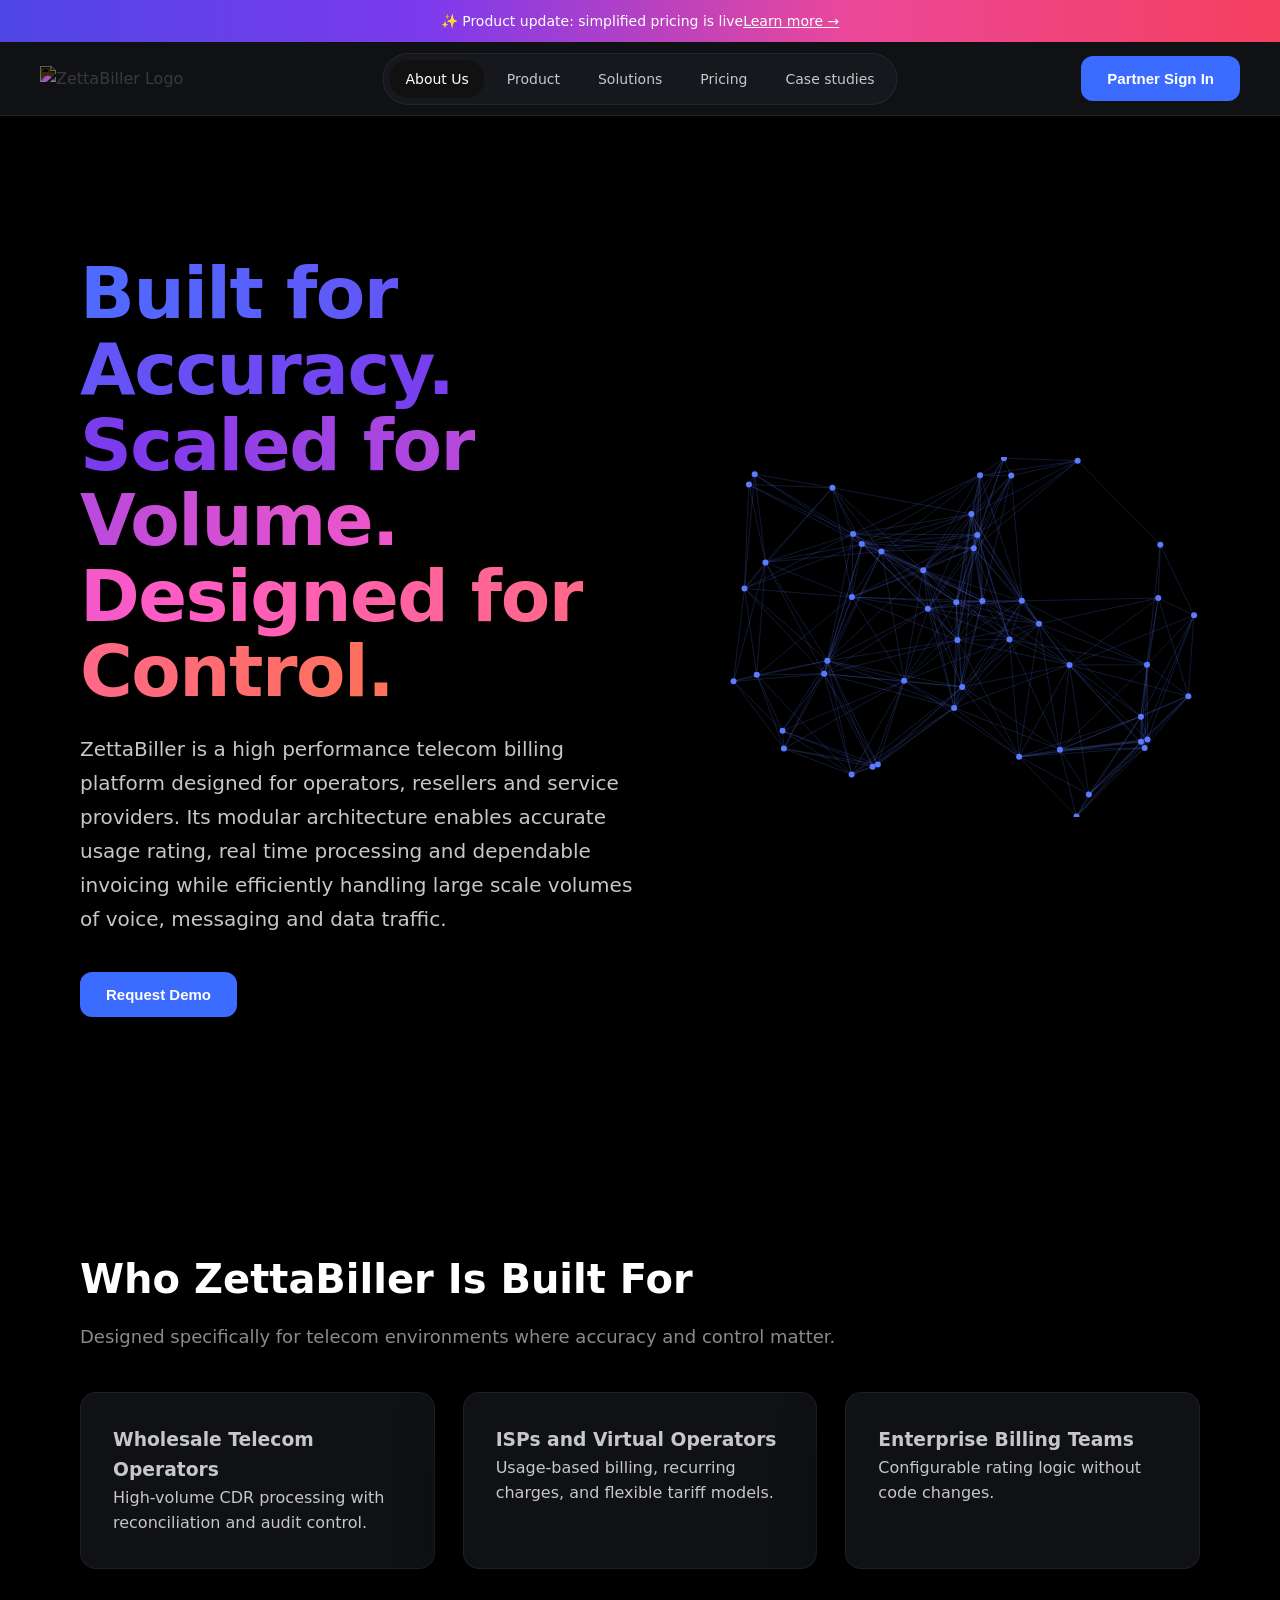
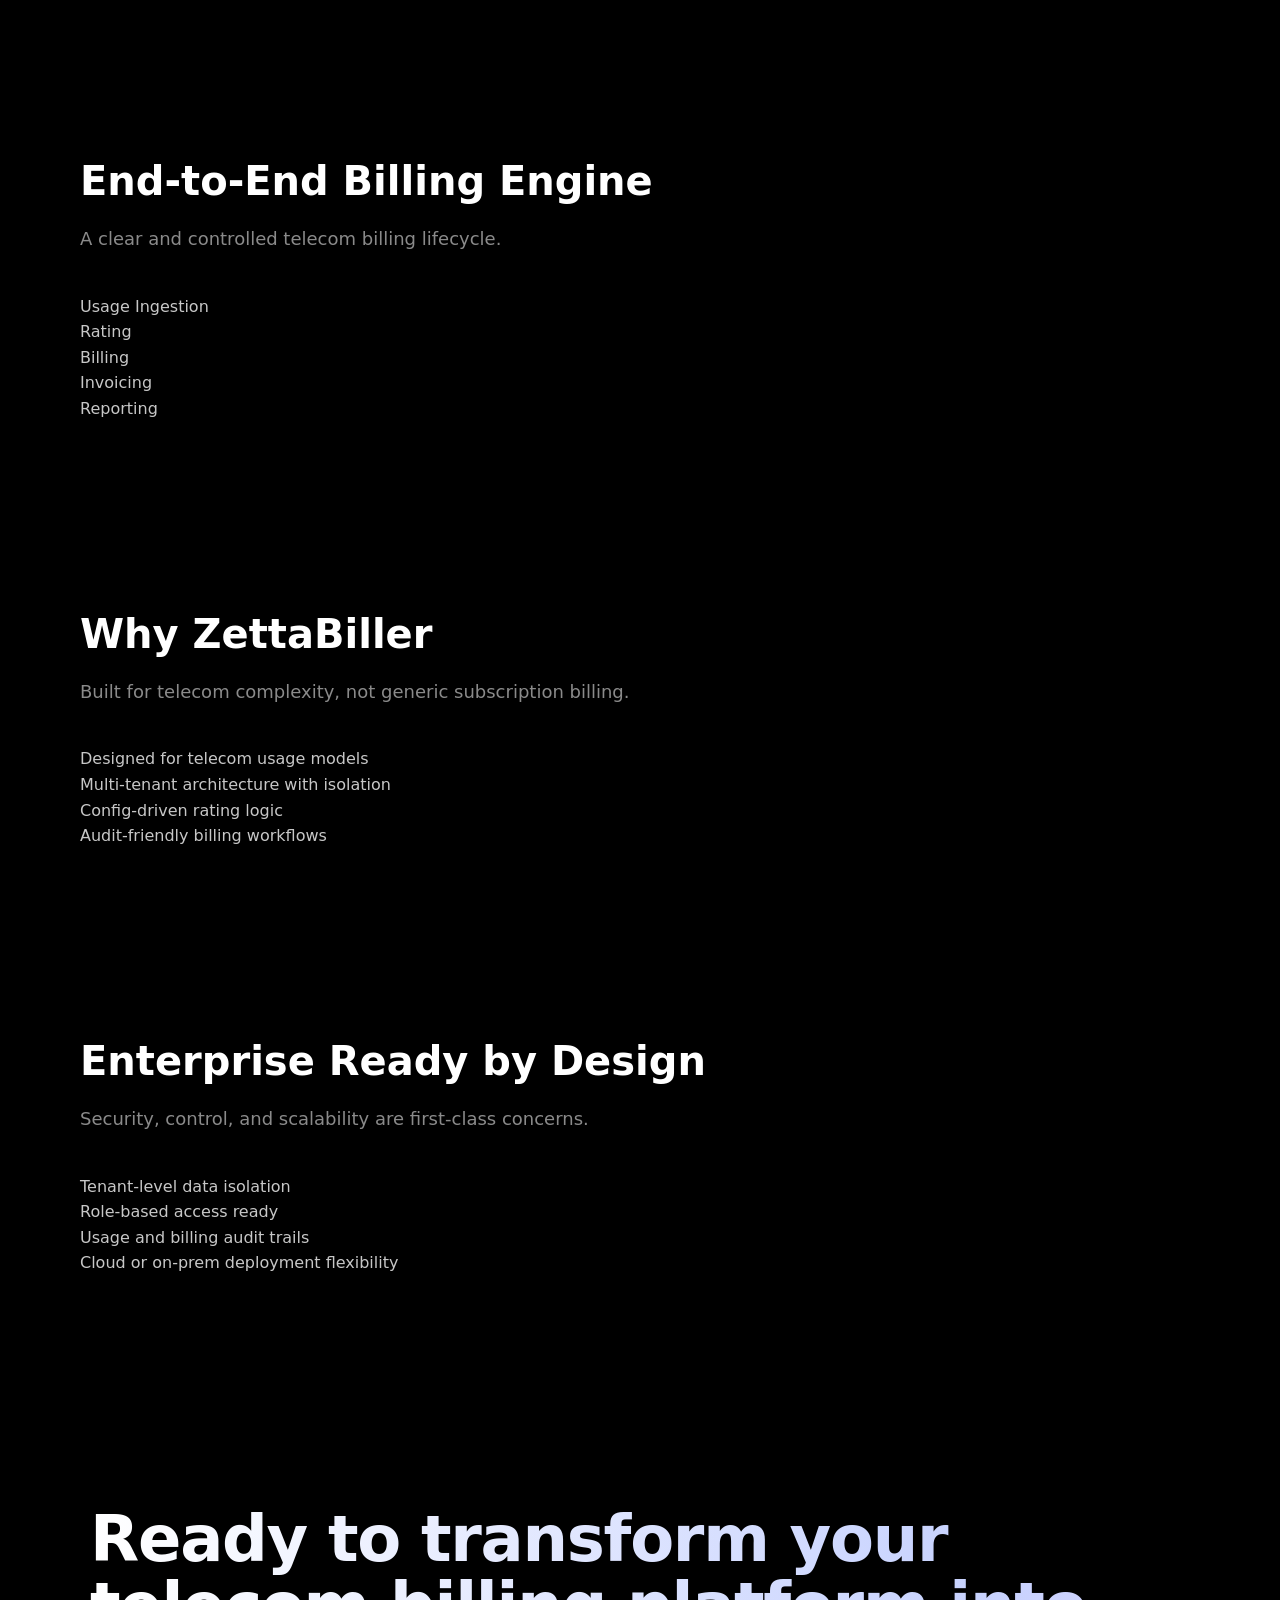
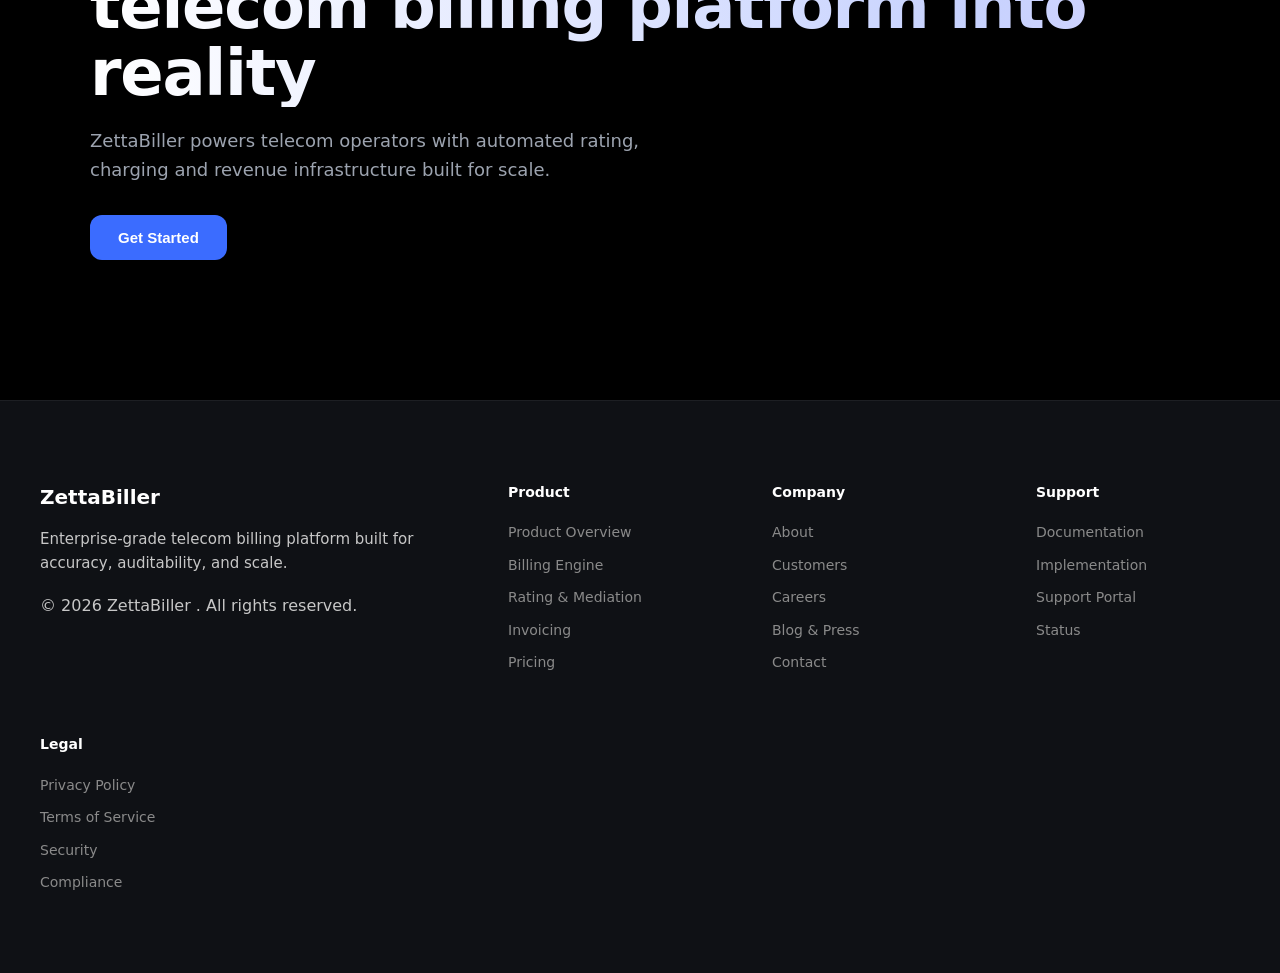
==== commit babcb58d: "v.07" ====
--- a/homepage/index.html
+++ b/homepage/index.html
@@ -15,20 +15,23 @@
   <span>✨ Product update: simplified pricing is live</span>
   <a href="#">Learn more →</a>
 </div>
-
+<div class="top-accent"></div>
+<!-- Logo -->
 <header class="site-header">
-  <div class="header-left">
-    <span class="logo">ZettaBiller</span>
-  </div>
-
- <!-- HEADER -->
-
+<div class="header-left">
+<img 
+src="assets/images/logo.png"
+alt="ZettaBiller Logo"
+class="site-logo">
+</div>
+
+<!-- HEADER -->
 <nav class="header-nav">
-  <a class="nav-item active" href="#">Product</a>
+  <a class="nav-item active" href="#">About Us</a>
+  <a class="nav-item" href="#">Product</a>
   <a class="nav-item" href="#">Solutions</a>
   <a class="nav-item" href="#">Pricing</a>
-  <a class="nav-item" href="#">Customers</a>
-  <a class="nav-item" href="#">Contact</a>
+  <a class="nav-item" href="#">Case studies</a>
 </nav>
 
 <div class="header-actions">
@@ -39,32 +42,66 @@
 
 </header>
 
+<!-- PARTNER MODAL -->
+<div class="modal" id="signInModal">
+
+  <div class="modal-surface">
+
+    <button class="modal-close" id="closeSignIn">✕</button>
+
+    <h1 class="modal-title">ZettaBiller Partner Access</h1>
+    <p class="modal-sub">Continue to your ZettaBiller workspace</p>
+
+    <div class="workspace-input">
+      <input
+        type="text"
+        id="companyInput"
+        placeholder="yourcompany"
+        autocomplete="off"
+      />
+      <span>.zettabiller.com</span>
+    </div>
+
+    <button id="continueBtn" class="continue-btn">
+      Continue
+    </button>
+
+    <div id="redirectMsg" class="redirect-msg"></div>
+
+    <div class="browser-note" id="browserNote"></div>
+
+  </div>
+
+</div>
 
 <!-- HERO SECTION -->
 
 <section class="hero">
 
-  <div class="hero-copy">
-
-    <h1>
-      Telecom billing built for<br>
-      <span>accuracy at scale</span>
-    </h1>
-
-    <p>
-      ZettaBiller is a modular B2B telecom billing platform designed for
-      high-volume usage rating, reconciliation, and audit-ready invoicing.
-    </p>
-
-    <div class="hero-actions">
-      <button class="primary-btn" id="openDemo">
-        Request Demo
-      </button>
-    </div>
-
-  </div>
-
-  <div class="hero-visual"></div>
+<div class="hero-inner">
+
+<div class="hero-copy">
+
+<h1>
+  <span>Built for Accuracy. Scaled for Volume. Designed for Control.</span>
+</h1>
+
+<p> ZettaBiller is a high performance telecom billing platform designed for operators, resellers and service providers.
+   Its modular architecture enables accurate usage rating, real time processing and dependable invoicing while efficiently
+   handling large scale volumes of voice, messaging and data traffic. </p>
+<div class="hero-actions">
+<button class="primary-btn" id="openDemo">
+Request Demo
+</button>
+</div>
+
+</div>
+
+<div class="hero-visual">
+<canvas id="engine-canvas"></canvas>
+</div>
+
+</div>
 
 </section>
 
@@ -81,29 +118,20 @@
 
 <form id="demoForm" class="zb-demo-form">
 
-<!-- NAME -->
-
 <div class="zb-grid">
-
 <input type="text" placeholder="First Name" required>
 <input type="text" placeholder="Last Name" required>
-
-</div>
-
-
-<!-- PHONE + EMAIL -->
+</div>
 
 <div class="zb-grid">
 
 <div class="zb-phone">
 
 <select class="zb-country">
-
 <option value="+1">+1</option>
 <option value="+44">+44</option>
 <option value="+91" selected>+91</option>
 <option value="+971">+971</option>
-
 </select>
 
 <input type="tel" placeholder="Mobile Number" required>
@@ -114,25 +142,15 @@
 
 </div>
 
-
-<!-- COMPANY FULL WIDTH -->
-
 <input class="zb-company" type="text" placeholder="Company Name">
 
-
-<!-- CONSENT -->
-
 <div class="zb-consent">
-
 <input type="checkbox" required>
-
 <p>
 By submitting this request you agree that ZettaBiller may contact you via phone,
 SMS or email regarding your demo request.
 </p>
-
-</div>
-
+</div>
 
 <button type="submit" class="zb-submit">
 Submit Demo Request
@@ -140,24 +158,20 @@
 
 </form>
 
-
-<!-- SUCCESS -->
-
 <div id="demoSuccess" class="zb-success">
 
 <div class="zb-check">✓</div>
 
 <h3>Request Submitted</h3>
 
-<p id="refText"></p>
-
 <p class="zb-note">
-We will contact you soon. You are one step closer to experiencing a powerful telecom billing environment.
+Our team will contact you shortly to schedule your demo.
 </p>
 
 </div>
 
 </div>
+
 </div>
 
 <!-- WHO IT IS FOR -->
@@ -229,16 +243,29 @@
   </div>
 </section>
 
-<!-- SALES CTA -->
-<section>
-  <div class=cta>
-    <h2>Talk to Us About Your Billing Requirements</h2>
-    <p class=section-sub>
-      ZettaBiller is sold via direct engagement to ensure the right fit.
-    </p>
-    <button class=primary-btn>Contact Sales</button>
-  </div>
-</section>
+<!-- ZETTA ENGINE SECTION -------------->
+<section class="zetta-engine-section">
+
+<div class="zetta-glow"></div>
+
+<div class="zetta-engine-card">
+
+<h2 class="zetta-liquid-title">
+Ready to transform your telecom billing platform into reality
+</h2>
+
+<p class="zetta-engine-desc">
+ZettaBiller powers telecom operators with automated rating, charging and revenue infrastructure built for scale.
+</p>
+
+<button class="zetta-engine-btn" id="openDemo">
+Get Started
+</button>
+
+</div>
+
+</section>
+  <!-- Footer / Description -->
 
 <footer class="site-footer">
   <div class="footer-inner">
@@ -295,32 +322,6 @@
 
   </div>
 </footer>
-<!-- Partner Access Modal -->
-<div class="modal" id="signInModal">
-  <div class="modal-surface">
-
-    <div class="modal-header">
-      <h1>ZettaBiller Partner Access</h1>
-      <p>Continue to your ZettaBiller workspace</p>
-    </div>
-
-    <div class="workspace-input">
-      <input
-        type="text"
-        id="companyInput"
-        placeholder="yourcompany"
-        autocomplete="off"
-      />
-      <span>.zettabiller.com</span>
-    </div>
-
-    <button id="continueBtn" class="continue-btn">
-      Continue
-    </button>
-
-    <div class="browser-note" id="browserNote"></div>
-
-  </div>
-</div>
+
 
 <script src="assets/js/main.js"></script>
--- a/homepage/assets/css/style.css
+++ b/homepage/assets/css/style.css
@@ -1,48 +1,64 @@
-/* =========================================================
-   ZETTABILLER UI SYSTEM
-========================================================= */
-
-/* ---------------- ROOT VARIABLES ---------------- */
+/* =====================================================
+   ZETTABILLER DARK THEME DESIGN SYSTEM
+===================================================== */
 
 :root{
 
-  --color-primary:#3b6cff;
-  --color-primary-hover:#2f57e6;
-  --color-primary-soft:#eef2ff;
-
-  --bg-page:#f6f7fb;
-  --bg-surface:#ffffff;
-  --bg-soft:#f1f3f8;
-
-  --text-heading:#0c0f1a;
-  --text-body:#4b516a;
-  --text-muted:#7b819a;
-
-  --border-light:rgba(0,0,0,0.06);
-  --border-default:rgba(0,0,0,0.12);
-
-  --radius-sm:10px;
-  --radius-md:16px;
-  --radius-lg:24px;
-
-  --shadow-soft:0 20px 50px rgba(0,0,0,0.06);
-
-}
-
-
-/* ---------------- RESET ---------------- */
+/* Brand */
+
+--color-primary:#3b6cff;
+--color-primary-hover:#2f55e5;
+
+/* Backgrounds */
+
+--bg-page:#000000;
+--bg-surface:#0f1115;
+--bg-soft:#16181d;
+
+/* Text */
+
+--text-heading:#ffffff;
+--text-body:#c7c7c7;
+--text-muted:#8a8a8a;
+
+/* Borders */
+
+--border-light:rgba(255,255,255,0.06);
+--border-default:rgba(255,255,255,0.12);
+
+/* Radius */
+
+--radius-sm:10px;
+--radius-md:16px;
+--radius-lg:24px;
+
+/* Shadow */
+
+--shadow-soft:0 30px 60px rgba(0,0,0,0.7);
+
+}
+
+
+/* =====================================================
+RESET
+===================================================== */
 
 *{
 box-sizing:border-box;
 margin:0;
 padding:0;
-font-family:-apple-system,BlinkMacSystemFont,system-ui,sans-serif;
 }
 
 body{
+
+font-family:-apple-system,BlinkMacSystemFont,"SF Pro Text",system-ui,sans-serif;
+
 background:var(--bg-page);
 color:var(--text-body);
+
 line-height:1.6;
+
+-webkit-font-smoothing:antialiased;
 }
 
 a{
@@ -51,35 +67,47 @@
 }
 
 
-/* =========================================================
-   ANNOUNCEMENT BAR
-========================================================= */
+/* =====================================================
+ANNOUNCEMENT BAR
+===================================================== */
 
 .announcement-bar{
-display:flex;
+
+display:flex;
+align-items:center;
 justify-content:center;
-align-items:center;
-gap:8px;
+
 padding:10px 16px;
+
 font-size:14px;
-background:linear-gradient(90deg,#3b1de2,#f0149c,#3b1de2);
-color:white;
+
+background:linear-gradient(
+90deg,
+#4f46e5,
+#7c3aed,
+#ec4899,
+#f43f5e
+);
+
+color:#ffffff;
+
 }
 
 .announcement-bar a{
+text-decoration:underline;
 font-weight:500;
-text-decoration:underline;
-}
-
-
-/* =========================================================
-   HEADER
-========================================================= */
+}
+
+
+/* =====================================================
+HEADER
+===================================================== */
 
 .site-header{
 
 position:sticky;
 top:0;
+
 z-index:100;
 
 display:flex;
@@ -94,16 +122,16 @@
 
 }
 
-/* logo */
-
-.logo{
-font-size:20px;
-font-weight:700;
-color:var(--text-heading);
-}
-
-
-/* ---------------- CENTER NAV ---------------- */
+/* Logo */
+
+.site-logo{
+height: 50px;
+filter:invert(1);
+}
+
+/* =====================================================
+NAVIGATION
+===================================================== */
 
 .header-nav{
 
@@ -116,41 +144,41 @@
 
 padding:6px;
 
+background:var(--bg-soft);
 border-radius:999px;
-background:#f3f4f7;
+
 border:1px solid var(--border-light);
 
 }
 
-/* nav items */
-
 .nav-item{
 
-padding:9px 16px;
-border-radius:999px;
+padding:8px 16px;
 
 font-size:14px;
 color:var(--text-body);
-opacity:.75;
-
-transition:all .2s ease;
+
+border-radius:999px;
+
+transition:.2s ease;
 
 }
 
 .nav-item:hover{
-opacity:1;
+color:var(--text-heading);
 }
 
 .nav-item.active{
 
 background:#111;
 color:#fff;
-opacity:1;
-
-}
-
-
-/* ---------------- HEADER ACTIONS ---------------- */
+
+}
+
+
+/* =====================================================
+HEADER ACTIONS
+===================================================== */
 
 .header-actions{
 display:flex;
@@ -165,595 +193,325 @@
 color:#fff;
 
 border-radius:12px;
+
 font-size:14px;
 font-weight:600;
 
 border:none;
 cursor:pointer;
 
-transition:background .2s ease;
+transition:.2s;
 }
 
 .partner-btn:hover{
 background:var(--color-primary-hover);
 }
 
-
-/* =========================================================
-   HERO
-========================================================= */
-
-.hero{
-
-max-width:1200px;
-margin:0 auto;
-
-padding:120px 40px;
-
-display:grid;
-grid-template-columns:1.2fr 1fr;
-gap:60px;
-align-items:center;
-
-}
-
-.hero-copy{
-max-width:620px;
-}
-
-.hero h1{
-
-font-size:56px;
-line-height:1.1;
-font-weight:600;
-margin-bottom:18px;
-color:var(--text-heading);
-
-}
-
-.hero span{
-color:var(--color-primary);
-}
-
-.hero p{
-
-font-size:18px;
-color:var(--text-body);
-margin-bottom:36px;
-
-}
-
-
-/* hero buttons */
-
-.hero-actions{
-display:flex;
-gap:14px;
-}
-
-.primary-btn{
-
-padding:14px 26px;
-border-radius:12px;
-
-background:var(--color-primary);
-color:#fff;
-
-border:none;
-font-weight:600;
-cursor:pointer;
-
-}
-
-.primary-btn:hover{
-background:var(--color-primary-hover);
-}
-
-.secondary-btn{
-
-padding:14px 26px;
-border-radius:12px;
-
-border:1px solid var(--border-default);
-background:#fff;
-
-}
-
-
-/* hero visual */
-
-.hero-visual{
-
-height:340px;
-
-background:#fff;
-border:1px solid var(--border-light);
-border-radius:var(--radius-lg);
-
-box-shadow:var(--shadow-soft);
-
-}
-
-/* =========================================
-   GLOBAL SECTION LAYOUT
-========================================= */
-
-section{
-
-max-width:1300px;
-margin:0 auto;
-
-padding:80px 60px;
-
-}
-
-/* titles */
-
-.section-title{
-
-font-size:40px;
-font-weight:600;
-
-margin-bottom:12px;
-
-color:#0c0f1a;
-
-}
-
-/* subtitle */
-
-.section-sub{
-
-font-size:18px;
-
-color:#4b516a;
-
-margin-bottom:40px;
-
-}
-
-/* =========================================
-   BILLING FLOW
-========================================= */
-
-.flow{
-
-display:grid;
-
-grid-template-columns:repeat(5,1fr);
-
-gap:20px;
-
-margin-top:30px;
-
-}
-
-.flow-step{
-
-background:#ffffff;
-
-padding:22px 20px;
-
-border-radius:14px;
-
-text-align:center;
-
-font-weight:500;
-
-border:1px solid rgba(0,0,0,0.06);
-
-box-shadow:0 6px 16px rgba(0,0,0,0.04);
-
-}
-
-/* =========================================
-   CHECKLIST BLOCKS
-========================================= */
-
-.checklist{
-
-display:grid;
-
-grid-template-columns:repeat(2,1fr);
-
-gap:18px;
-
-margin-top:30px;
-
-}
-
-.check{
-
-background:#ffffff;
-
-padding:18px 22px;
-
-border-radius:12px;
-
-border:1px solid rgba(0,0,0,0.06);
-
-font-size:16px;
-
-color:#1a1f36;
-
-box-shadow:0 6px 16px rgba(0,0,0,0.04);
-
-}
-
-
-/* =========================================================
-   CARDS
-========================================================= */
-
-.card-grid{
-
-display:grid;
-grid-template-columns:repeat(3,1fr);
-gap:28px;
-
-}
-
-.card{
-
-background:#fff;
-border:1px solid var(--border-light);
-border-radius:var(--radius-md);
-
-padding:32px;
-
-box-shadow:var(--shadow-soft);
-
-transition:transform .2s ease;
-
-}
-
-.card:hover{
-transform:translateY(-4px);
-}
-
-
-/* =========================================================
-   CTA SECTION
-========================================================= */
-
-.cta{
-
-padding:80px;
-border-radius:28px;
-
-background:#ffffff;
-border:1px solid var(--border-light);
-
-text-align:center;
-
-}
-
-
-/* =========================================================
-   FOOTER
-========================================================= */
-.site-footer{
-background:#f6f7fb;
-padding:80px 40px;
-border-top:1px solid rgba(0,0,0,0.08);
-}
-
-.footer-inner{
-max-width:1200px;
-margin:0 auto;
-
-display:grid;
-grid-template-columns:2fr 1fr 1fr 1fr 1fr;
-gap:60px;
-
-align-items:start;
-}
-
-.footer-brand{
-max-width:340px;
-}
-
-.footer-logo{
-font-size:20px;
-font-weight:700;
-margin-bottom:14px;
-color:#0c0f1a;
-}
-
-.footer-desc{
-font-size:15px;
-line-height:1.6;
-color:#4b516a;
-margin-bottom:18px;
-}
-
-.footer-copy{
-font-size:14px;
-color:#7b819a;
-}
-
-.footer-col{
-display:flex;
-flex-direction:column;
-gap:10px;
-}
-
-.footer-col h4{
-font-size:14px;
-font-weight:600;
-margin-bottom:8px;
-color:#0c0f1a;
-}
-
-.footer-col a{
-font-size:14px;
-color:#6b7280;
-transition:color .2s ease;
-}
-
-.footer-col a:hover{
-color:#3b6cff;
-}
-
-@media (max-width:900px){
-
-.footer-inner{
-grid-template-columns:1fr;
-gap:40px;
-}
-
-.footer-brand{
-max-width:100%;
-}
-
-}
-/* =========================================================
-   RESPONSIVE
-========================================================= */
-
-@media(max-width:900px){
-
-.header-nav{
-display:none;
-}
-
-.hero{
-grid-template-columns:1fr;
-text-align:center;
-}
-
-.card-grid{
-grid-template-columns:1fr;
-}
-
-}
-/* =====================================================
-   PARTNER ACCESS MODAL – ZETTABILLER UI
-===================================================== */
-
-/* ===== Overlay ===== */
-
+/* =====================================================
+PARTNER SIGN IN MODAL
+===================================================== */
 .modal{
-
-position:fixed;
-inset:0;
-
-display:none;
-align-items:center;
-justify-content:center;
-
-background:rgba(0,0,0,0.35);
-backdrop-filter:blur(6px);
-
-z-index:9999;
-
-}
-
-
-/* ===== Modal Surface ===== */
-
-.modal-surface{
-
-width:100%;
-max-width:520px;
-
-padding:40px 42px;
-
-border-radius:24px;
-
-background:#ffffff;
-border:1px solid rgba(0,0,0,0.08);
-
-box-shadow:0 40px 90px rgba(0,0,0,0.12);
-
-color:#0c0f1a;
-
-font-family:-apple-system,BlinkMacSystemFont,system-ui,sans-serif;
-
-}
-
-
-/* ===== Header ===== */
-
-.modal-header{
-
-text-align:center;
-margin-bottom:30px;
-
-}
-
-.modal-header h1{
-
-font-size:22px;
-font-weight:600;
-color:#0c0f1a;
-
-margin-bottom:6px;
-
-}
-
-.modal-header p{
-
-font-size:14px;
-color:#4b516a;
-
-}
-
-
-/* ===== Workspace Input ===== */
-
-.workspace-input{
-
-display:flex;
-align-items:center;
-
-height:52px;
-padding:0 16px;
-
-border-radius:14px;
-
-background:#f6f7fb;
-border:1px solid rgba(0,0,0,0.08);
-
-margin-bottom:22px;
-
-}
-
-.workspace-input input{
-
-flex:1;
-
-border:none;
-outline:none;
-
-font-size:15px;
-background:transparent;
-
-color:#0c0f1a;
-
-}
-
-.workspace-input span{
-
-font-size:14px;
-color:#6b7280;
-
-}
-
-
-/* ===== Continue Button ===== */
-
-.continue-btn{
-
-width:100%;
-height:52px;
-
-border:none;
-border-radius:14px;
-
-font-size:15px;
-font-weight:600;
-
-color:#ffffff;
-background:#3b6cff;
-
-cursor:pointer;
-
-transition:background .2s ease;
-
-}
-
-.continue-btn:hover{
-
-background:#2f57e6;
-
-}
-
-
-/* ===== Browser Note ===== */
-
-.browser-note{
-
-margin-top:16px;
-
-font-size:12.5px;
-color:#6b7280;
-
-text-align:center;
-
-}
-
-
-/* ===== Header Button (Partner Sign In) ===== */
-
-.partner-signin-btn{
-
-padding:10px 18px;
-
-border-radius:12px;
-
-background:#3b6cff;
-color:#ffffff;
-
-border:none;
-font-size:14px;
-font-weight:600;
-
-cursor:pointer;
-
-transition:background .2s ease;
-
-}
-
-.partner-signin-btn:hover{
-
-background:#2f57e6;
-
-}
-/* =======================================================
-REQUEST DEMO MODAL
-======================================================= */
-/* ================================
-ZETTABILLER DEMO MODAL
-================================ */
-
-.zb-demo-modal{
 position:fixed;
 top:0;
 left:0;
 width:100%;
 height:100%;
-
 display:none;
-
 align-items:center;
 justify-content:center;
-
-background:rgba(0,0,0,0.45);
+background:rgba(0,0,0,.65);
+backdrop-filter:blur(8px);
+}
+
+.modal-surface{
+position:relative;
+width:460px;
+max-width:92%;
+padding:44px;
+border-radius:22px;
+background:#0f1115;
+border:1px solid rgba(255,255,255,.08);
+box-shadow:0 40px 90px rgba(0,0,0,.7);
+text-align:center;
+color:#fff;
+}
+
+.modal-close{
+position:absolute;
+top:18px;
+right:18px;
+background:none;
+border:none;
+color:#9ca3af;
+font-size:18px;
+cursor:pointer;
+}
+
+.modal-close:hover{
+color:#fff;
+}
+
+.modal-title{
+font-size:28px;
+font-weight:600;
+margin-bottom:6px;
+}
+
+.modal-sub{
+font-size:15px;
+color:#9ca3af;
+margin-bottom:26px;
+}
+
+.workspace-input{
+display:flex;
+align-items:center;
+background:#1b1d23;
+border-radius:14px;
+padding:14px 16px;
+margin-bottom:26px;
+}
+
+.workspace-input input{
+flex:1;
+background:transparent;
+border:none;
+color:#fff;
+outline:none;
+font-size:15px;
+}
+
+.workspace-input span{
+color:#8a8a8a;
+font-size:14px;
+}
+
+.continue-btn{
+width:100%;
+padding:14px 0;
+border:none;
+border-radius:14px;
+background:#3b6cff;
+color:#fff;
+font-weight:600;
+font-size:15px;
+cursor:pointer;
+transition:.2s;
+}
+
+.continue-btn:hover{
+background:#2f55e5;
+}
+
+.redirect-msg{
+margin-top:14px;
+font-size:14px;
+color:#9ca3af;
+}
+
+.browser-note{
+margin-top:18px;
+font-size:13px;
+color:#8a8a8a;
+}
+
+/* =====================================================
+HERO
+===================================================== */
+
+.hero{
+
+padding:140px 0;
+
+}
+
+.hero-inner{
+
+max-width:1200px;
+margin:auto;
+
+display:grid;
+grid-template-columns:1.2fr 1fr;
+
+gap:80px;
+
+padding:0 40px;
+
+align-items:center;
+
+}
+
+.hero-copy{
+max-width:640px;
+}
+
+/* Headline */
+
+.hero h1{
+
+font-size:72px;
+line-height:1.05;
+letter-spacing:-1.5px;
+
+color:var(--text-heading);
+
+margin-bottom:22px;
+
+}
+
+/* Gradient Highlight */
+
+.hero span{
+
+background:linear-gradient(
+90deg,
+#4f6bff,
+#7c3aed,
+#ff5bc6,
+#ff7259
+);
+
+-webkit-background-clip:text;
+-webkit-text-fill-color:transparent;
+
+}
+
+/* Hero Paragraph */
+
+.hero p{
+
+font-size:20px;
+line-height:1.7;
+
+color:var(--text-body);
+
+margin-bottom:36px;
+
+max-width:560px;
+
+}
+
+/* Button */
+
+.primary-btn{
+
+padding:14px 26px;
+
+background:var(--color-primary);
+color:#ffffff;
+
+border-radius:12px;
+
+border:none;
+
+font-weight:600;
+font-size:15px;
+
+cursor:pointer;
+
+transition:.2s;
+
+}
+
+.primary-btn:hover{
+background:var(--color-primary-hover);
+}
+
+/* ===== CONSENT BLOCK ===== */
+
+.zb-consent{
+display:flex;
+align-items:flex-start;
+gap:10px;
+
+font-size:13px;
+color:#9ca3af;
+line-height:1.5;
+margin-top:6px;
+}
+
+/* SMALL CUSTOM CHECKBOX */
+
+.zb-consent input[type="checkbox"]{
+
+width:16px;
+height:16px;
+
+margin-top:2px;
+
+cursor:pointer;
+
+accent-color:#3b6cff;
+
+}
+/* =====================================================
+HERO VISUAL
+===================================================== */
+
+.hero-visual{
+
+display:flex;
+align-items:center;
+justify-content:center;
+
+height:360px;
+
+}
+
+#engine-canvas{
+
+width:100%;
+height:360px;
+
+background:transparent;
+
+}
+
+/* =========================================================
+   ZETTABILLER DEMO MODAL
+========================================================= */
+
+/* ===== Modal Overlay ===== */
+
+.zb-demo-modal{
+position:fixed;
+inset:0;
+
+display:none;
+align-items:center;
+justify-content:center;
+
+background:rgba(0,0,0,.65);
+backdrop-filter:blur(8px);
 
 z-index:9999;
 }
 
-/* CARD */
+
+/* ===== Modal Card ===== */
 
 .zb-demo-card{
 
 width:640px;
 max-width:92%;
 
-background:#ffffff;
+padding:36px;
+
+background:#0f1115;
 
 border-radius:22px;
-
-padding:36px;
-
-box-shadow:0 40px 90px rgba(0,0,0,.15);
+border:1px solid rgba(255,255,255,.08);
+
+box-shadow:0 40px 90px rgba(0,0,0,.6);
+
+color:#ffffff;
 
 font-family:-apple-system,BlinkMacSystemFont,system-ui,sans-serif;
 
 }
 
-/* HEADER */
+
+/* ===== Header ===== */
 
 .zb-demo-header{
 
@@ -761,171 +519,131 @@
 align-items:center;
 justify-content:space-between;
 
-margin-bottom:24px;
+margin-bottom:26px;
 
 }
 
 .zb-demo-header h2{
 font-size:22px;
 font-weight:600;
-color:#0c0f1a;
 }
 
 .zb-demo-close{
+
 font-size:18px;
 cursor:pointer;
-color:#6b7280;
-}
-
-/* FORM */
+
+opacity:.7;
+transition:.2s;
+
+}
+
+.zb-demo-close:hover{
+opacity:1;
+}
+
+
+/* ===== Form Layout ===== */
 
 .zb-demo-form{
+
 display:flex;
 flex-direction:column;
+
 gap:16px;
-}
-
-/* GRID */
+
+}
 
 .zb-grid{
 
 display:grid;
-
 grid-template-columns:1fr 1fr;
 
 gap:14px;
 
 }
 
-/* INPUTS */
+
+/* ===== Inputs ===== */
 
 .zb-demo-form input{
 
 height:46px;
-
 width:100%;
 
+padding:0 14px;
+
 border-radius:12px;
 
-border:1px solid rgba(0,0,0,0.08);
-
-background:#f6f7fb;
+border:1px solid rgba(255,255,255,.08);
+background:#1b1d23;
 
 font-size:14px;
-
-padding:0 14px;
+color:#ffffff;
 
 outline:none;
 
-}
-
-/* PHONE FIELD */
+transition:border .2s ease;
+
+}
+
+.zb-demo-form input:focus{
+border-color:#3b6cff;
+}
+
+
+/* ===== Phone Field ===== */
 
 .zb-phone{
 
 display:flex;
 align-items:center;
 
-border:1px solid rgba(0,0,0,0.08);
+height:46px;
+
+background:#1b1d23;
 
 border-radius:12px;
-
-background:#f6f7fb;
-
-height:46px;
+border:1px solid rgba(255,255,255,.08);
 
 overflow:hidden;
 
 }
 
-/* COUNTRY CODE */
-
 .zb-country{
 
-width:70px;
+width:80px;
+
+padding-left:12px;
 
 border:none;
-
+background:#1b1d23;
+
+font-size:14px;
+color:#e5e7eb;
+
+outline:none;
+
+}
+
+.zb-phone input{
+
+flex:1;
+
+border:none;
 background:transparent;
 
-font-size:14px;
-
-padding-left:10px;
-
-cursor:pointer;
-
-}
-
-/* DIVIDER */
-
-.zb-phone:after{
-
-content:"";
-
-width:1px;
-height:60%;
-
-background:#e5e7eb;
-
-}
-
-/* MOBILE INPUT */
-
-.zb-phone input{
-
-flex:1;
-
-border:none;
-
-background:transparent;
-
 padding-left:12px;
 
-font-size:14px;
-
-}
-
-/* COMPANY FIELD */
-
-.zb-company{
-grid-column:1 / span 2;
-}
-
-/* CONSENT */
-
-.zb-consent{
-
-display:flex;
-
-align-items:flex-start;
-
-gap:10px;
-
-font-size:12px;
-
-color:#6b7280;
-
-margin-top:4px;
-
-}
-
-.zb-consent input{
-
-width:14px;
-height:14px;
-
-margin-top:3px;
-
-flex-shrink:0;
-
-}
-
-/* SUBMIT BUTTON */
+color:#ffffff;
+
+}
+
+/* ===== Submit Button ===== */
 
 .zb-submit{
 
 width:100%;
-
 height:50px;
 
 border:none;
@@ -941,19 +659,16 @@
 
 cursor:pointer;
 
-margin-top:8px;
-
 transition:background .2s ease;
 
 }
 
 .zb-submit:hover{
-
-background:#2f57e6;
-
-}
-
-/* SUCCESS MESSAGE */
+background:#2f55e5;
+}
+
+
+/* ===== Success State ===== */
 
 .zb-success{
 
@@ -961,7 +676,7 @@
 
 text-align:center;
 
-margin-top:16px;
+margin-top:20px;
 
 }
 
@@ -970,11 +685,7 @@
 width:60px;
 height:60px;
 
-border-radius:50%;
-
-background:#3b6cff;
-
-color:#ffffff;
+margin:0 auto 14px;
 
 display:flex;
 align-items:center;
@@ -982,24 +693,328 @@
 
 font-size:28px;
 
-margin:0 auto 12px;
-
-}
-
-.zb-success h3{
+border-radius:50%;
+
+background:#3b6cff;
+color:#ffffff;
+
+}
+/* =====================================================
+SECTION
+===================================================== */
+
+section{
+
+max-width:1200px;
+margin:auto;
+
+padding:90px 40px;
+
+}
+
+.section-title{
+
+font-size:40px;
+font-weight:600;
+
+color:var(--text-heading);
+
+margin-bottom:12px;
+
+}
+
+.section-sub{
 
 font-size:18px;
-
-color:#0c0f1a;
-
-margin-bottom:6px;
-
-}
-
-.zb-note{
+color:var(--text-muted);
+
+margin-bottom:40px;
+
+}
+
+
+/* =====================================================
+CARDS
+===================================================== */
+
+.card-grid{
+
+display:grid;
+grid-template-columns:repeat(3,1fr);
+
+gap:28px;
+
+}
+
+.card{
+
+background:var(--bg-surface);
+
+border-radius:var(--radius-md);
+border:1px solid var(--border-light);
+
+padding:32px;
+
+box-shadow:var(--shadow-soft);
+
+transition:.2s;
+
+}
+
+.card:hover{
+transform:translateY(-4px);
+}
+
+
+/* =====================================================
+FOOTER
+===================================================== */
+
+.site-footer{
+
+background:var(--bg-surface);
+
+padding:80px 40px;
+
+border-top:1px solid var(--border-light);
+
+}
+
+.footer-inner{
+
+max-width:1200px;
+margin:auto;
+
+display:grid;
+grid-template-columns:2fr 1fr 1fr 1fr;
+
+gap:60px;
+
+}
+
+.footer-logo{
+
+font-size:20px;
+font-weight:700;
+
+color:var(--text-heading);
+
+margin-bottom:14px;
+
+}
+
+.footer-desc{
+
+font-size:15px;
+color:var(--text-body);
+
+margin-bottom:18px;
+
+}
+
+.footer-col{
+
+display:flex;
+flex-direction:column;
+gap:10px;
+
+}
+
+.footer-col h4{
 
 font-size:14px;
-
-color:#6b7280;
-
-}
+font-weight:600;
+
+color:var(--text-heading);
+
+margin-bottom:8px;
+
+}
+
+.footer-col a{
+
+font-size:14px;
+color:var(--text-muted);
+
+transition:.2s;
+
+}
+
+.footer-col a:hover{
+color:var(--color-primary);
+}
+
+
+/* =====================================================
+RESPONSIVE
+===================================================== */
+
+@media(max-width:900px){
+
+.header-nav{
+display:none;
+}
+
+.hero-inner{
+grid-template-columns:1fr;
+text-align:center;
+}
+
+.card-grid{
+grid-template-columns:1fr;
+}
+
+.footer-inner{
+grid-template-columns:1fr;
+gap:40px;
+}
+
+}
+
+/* ZETTABILLER ENGINE CARD — APPLE STYLE RGB */
+/* SECTION */
+
+.zetta-engine-section{
+position:relative;
+padding:140px 20px;
+background:#000;
+}
+
+
+/* CARD */
+
+.zetta-engine-card{
+max-width:900px;
+margin:auto;
+text-align:left;
+}
+
+
+/* APPLE STYLE ANIMATED TEXT */
+
+./* SECTION */
+
+.zetta-engine-section{
+position:relative;
+padding:140px 20px;
+background:#000;
+}
+
+/* CARD */
+
+.zetta-engine-card{
+max-width:880px;
+margin:0 auto;
+text-align:left;
+}
+
+/* APPLE STYLE TYPOGRAPHY */
+
+/* SECTION */
+
+.zetta-engine-section{
+position:relative;
+padding:140px 20px;
+background:#000;
+}
+
+/* CARD */
+
+.zetta-engine-card{
+max-width:1100px;
+margin:0 auto;
+text-align:left;
+}
+
+/* HEADLINE */
+
+.zetta-liquid-title{
+
+font-family:-apple-system,BlinkMacSystemFont,"SF Pro Display",system-ui,sans-serif;
+
+font-size:64px;
+font-weight:700;
+
+line-height:1.05;
+letter-spacing:-0.02em;
+
+margin-bottom:20px;
+
+/* subtle Apple gradient */
+
+background:linear-gradient(
+90deg,
+#ffffff 0%,
+#c7d2fe 40%,
+#e9d5ff 70%,
+#ffffff 100%
+);
+
+background-size:200% auto;
+
+-webkit-background-clip:text;
+background-clip:text;
+-webkit-text-fill-color:transparent;
+
+animation:textFlow 12s ease-in-out infinite;
+
+}
+
+/* SMOOTH GRADIENT ANIMATION */
+
+@keyframes textFlow{
+
+0%{
+background-position:0% center;
+}
+
+100%{
+background-position:200% center;
+}
+
+}
+
+/* DESCRIPTION */
+
+.zetta-engine-desc{
+
+font-family:-apple-system,BlinkMacSystemFont,"SF Pro Text",system-ui,sans-serif;
+
+font-size:18px;
+line-height:1.6;
+
+color:#9ca3af;
+
+max-width:600px;
+
+margin-bottom:30px;
+
+}
+
+/* BUTTON */
+
+.zetta-engine-btn{
+
+padding:14px 28px;
+
+background:#3b6cff;
+color:#fff;
+
+border:none;
+border-radius:12px;
+
+font-size:15px;
+font-weight:600;
+
+cursor:pointer;
+
+transition:all .25s ease;
+
+}
+
+.zetta-engine-btn:hover{
+
+background:#2f55e5;
+transform:translateY(-2px);
+
+}
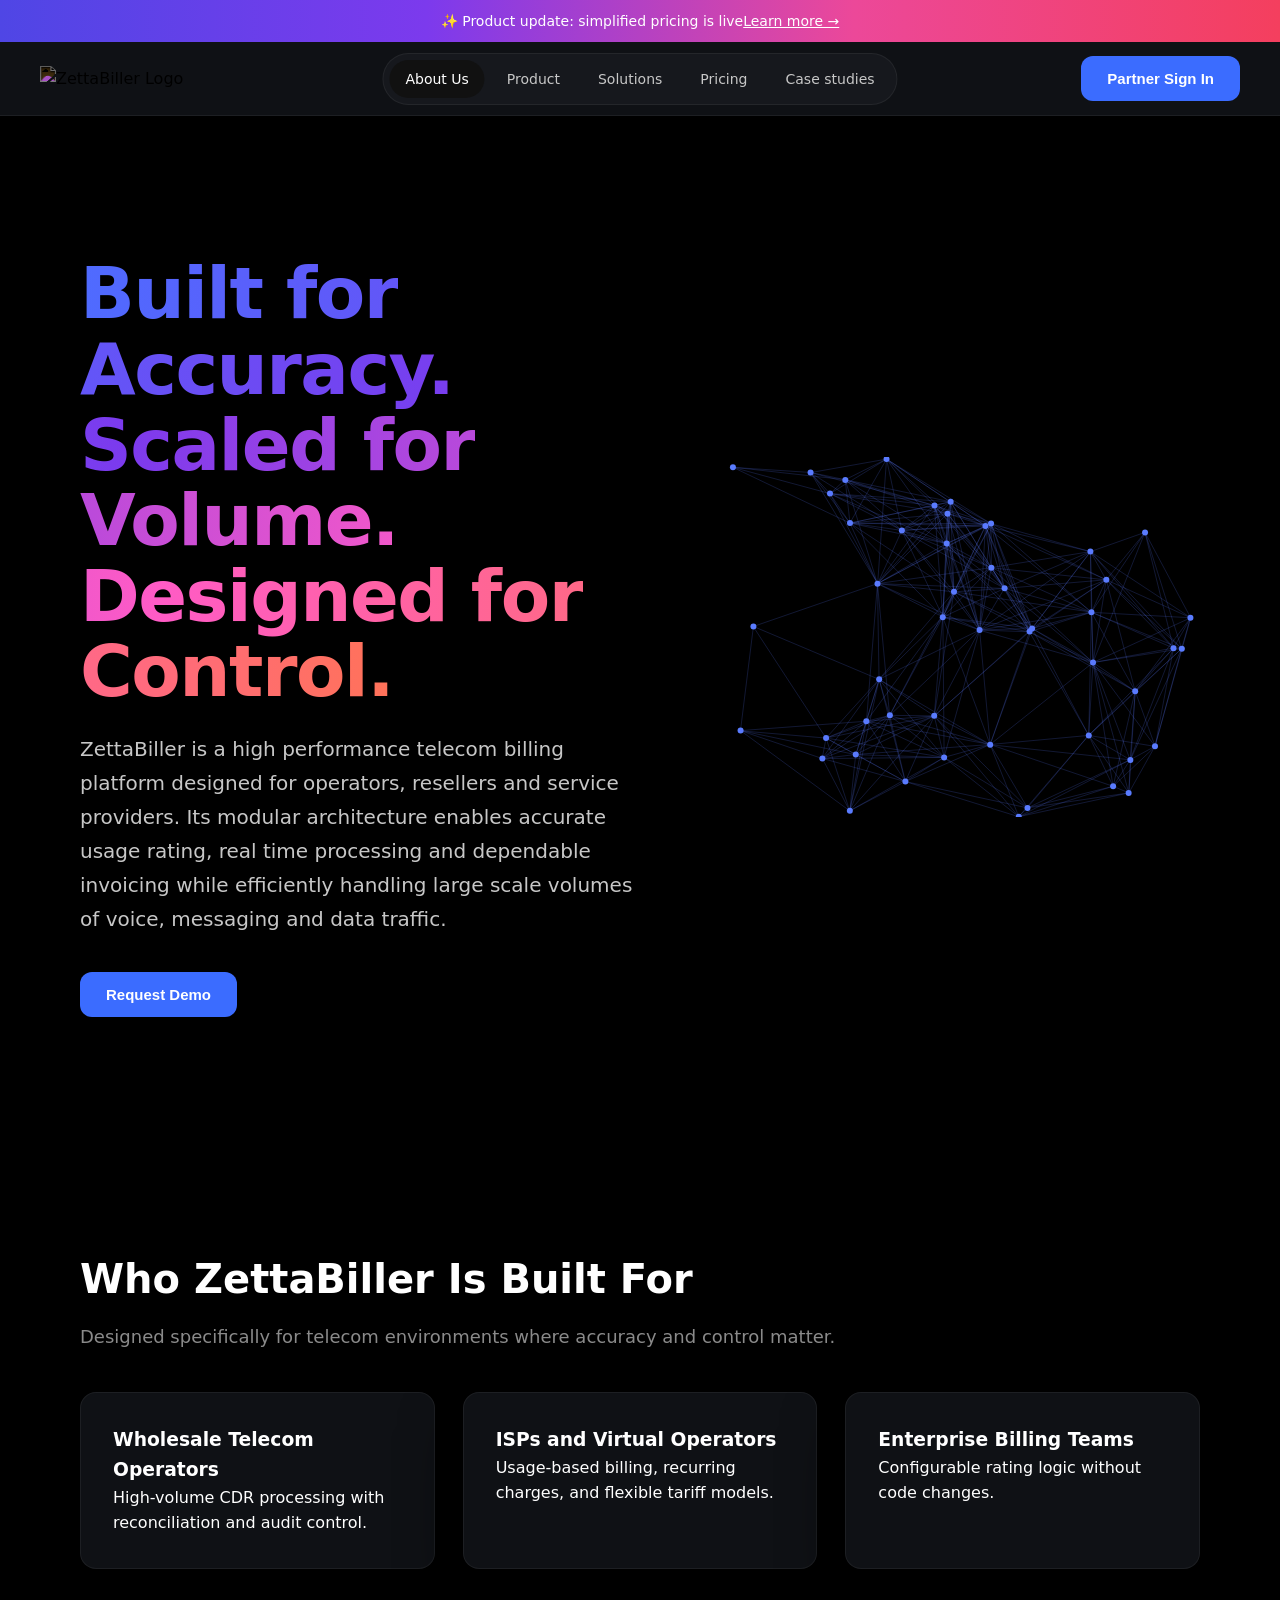
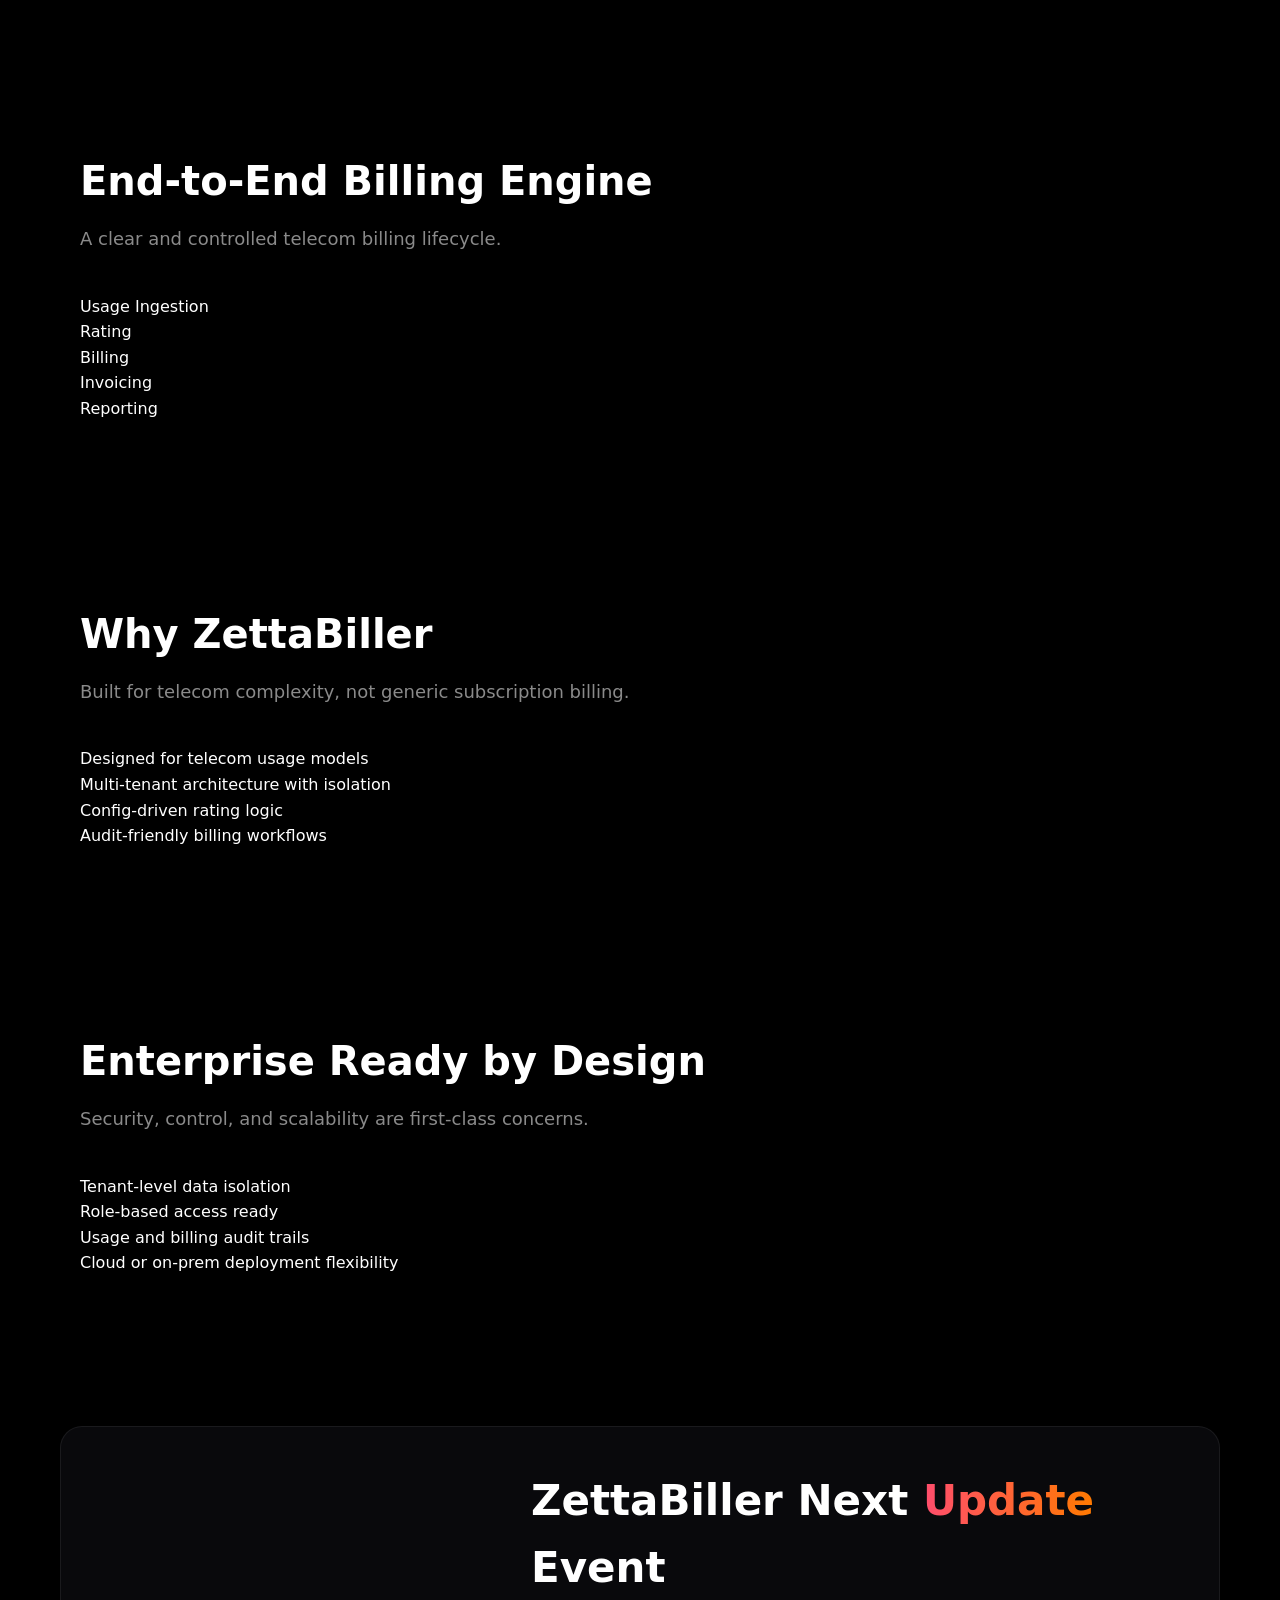
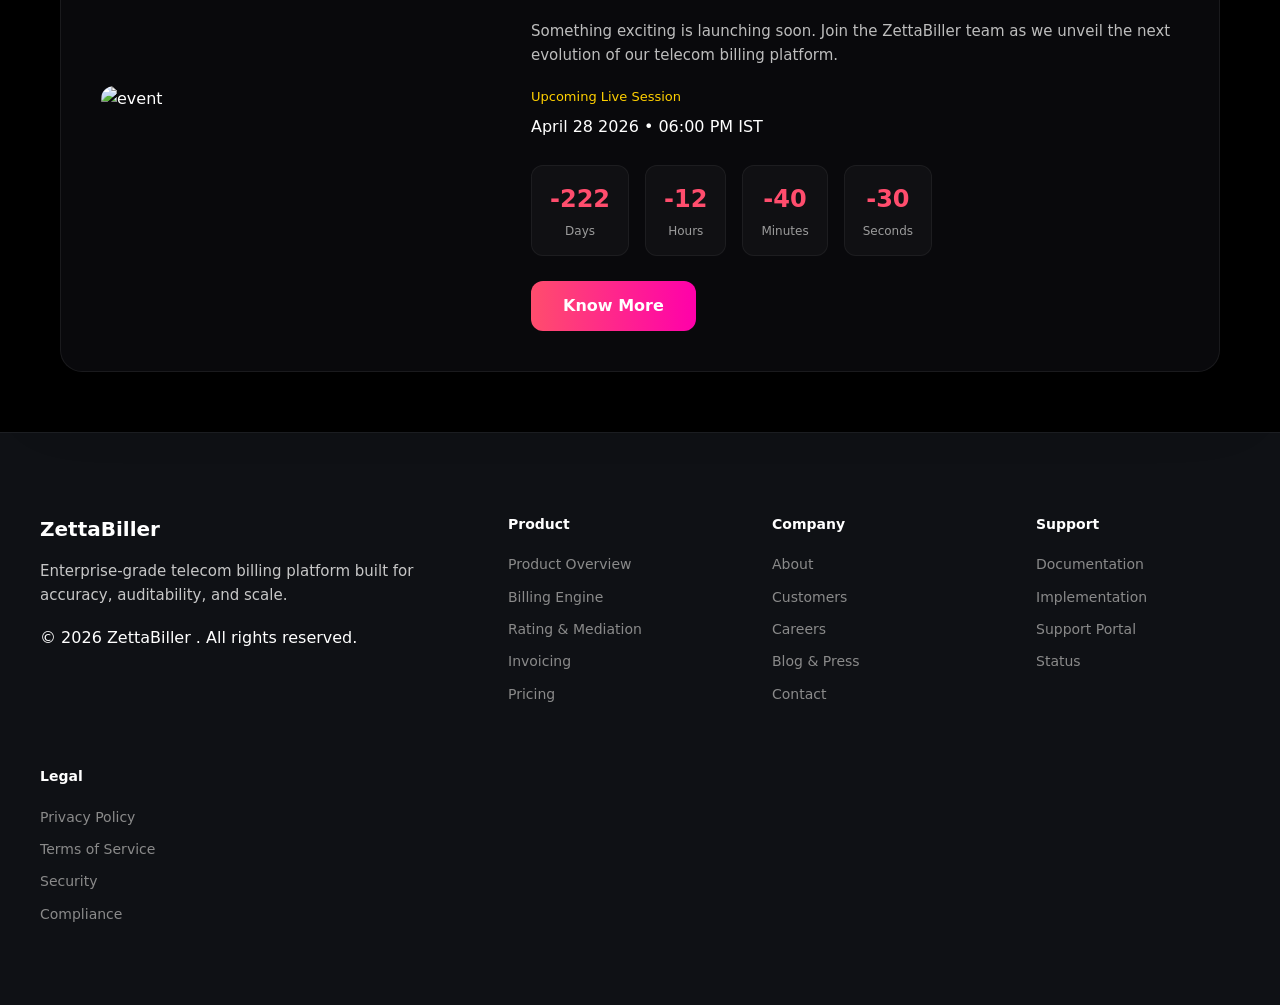
==== commit ba516522: "v.08" ====
--- a/homepage/index.html
+++ b/homepage/index.html
@@ -244,27 +244,70 @@
 </section>
 
 <!-- ZETTA ENGINE SECTION -------------->
-<section class="zetta-engine-section">
-
-<div class="zetta-glow"></div>
-
-<div class="zetta-engine-card">
-
-<h2 class="zetta-liquid-title">
-Ready to transform your telecom billing platform into reality
+<section class="event-section">
+
+<div class="event-card">
+
+<div class="event-grid">
+
+<div class="event-image">
+<img src="assets/images/event.jpg" alt="event">
+</div>
+
+<div class="event-content">
+
+<h2 class="event-title">
+ZettaBiller Next <span class="rgb-apple">Update</span> Event
 </h2>
 
-<p class="zetta-engine-desc">
-ZettaBiller powers telecom operators with automated rating, charging and revenue infrastructure built for scale.
+<p class="event-desc">
+Something exciting is launching soon. Join the ZettaBiller team as we unveil the next evolution of our telecom billing platform.
 </p>
 
-<button class="zetta-engine-btn" id="openDemo">
-Get Started
-</button>
-
-</div>
-
-</section>
+<div class="event-label">
+Upcoming Live Session
+</div>
+
+<div class="calendar">
+April 28 2026 • 06:00 PM IST
+</div>
+
+<div class="countdown">
+
+<div class="time">
+<span id="days">53</span>
+<p>Days</p>
+</div>
+
+<div class="time">
+<span id="hours">16</span>
+<p>Hours</p>
+</div>
+
+<div class="time">
+<span id="minutes">50</span>
+<p>Minutes</p>
+</div>
+
+<div class="time">
+<span id="seconds">56</span>
+<p>Seconds</p>
+</div>
+
+</div>
+
+<a class="event-btn" href="#">
+Know More
+</a>
+
+</div>
+
+</div>
+
+</div>
+
+</section>
+
   <!-- Footer / Description -->
 
 <footer class="site-footer">
--- a/homepage/assets/css/style.css
+++ b/homepage/assets/css/style.css
@@ -870,151 +870,209 @@
 }
 
 }
-
-/* ZETTABILLER ENGINE CARD — APPLE STYLE RGB */
-/* SECTION */
-
-.zetta-engine-section{
-position:relative;
-padding:140px 20px;
+/* ======================================================
+   GLOBAL FONT RENDERING
+====================================================== */
+
+body{
+
+font-family:-apple-system,BlinkMacSystemFont,"SF Pro Display","SF Pro Text",system-ui,sans-serif;
+
+-webkit-font-smoothing:antialiased;
+-moz-osx-font-smoothing:grayscale;
+text-rendering:optimizeLegibility;
+
 background:#000;
-}
-
-
-/* CARD */
-
-.zetta-engine-card{
-max-width:900px;
-margin:auto;
-text-align:left;
-}
-
-
-/* APPLE STYLE ANIMATED TEXT */
-
-./* SECTION */
-
-.zetta-engine-section{
-position:relative;
-padding:140px 20px;
+color:#e5e7eb;
+
+}
+
+
+/* ======================================================
+   ZETTABILLER ENGINE SECTION
+====================================================== */
+body{
+margin:0;
 background:#000;
-}
-
-/* CARD */
-
-.zetta-engine-card{
-max-width:880px;
-margin:0 auto;
-text-align:left;
-}
-
-/* APPLE STYLE TYPOGRAPHY */
-
-/* SECTION */
-
-.zetta-engine-section{
-position:relative;
-padding:140px 20px;
-background:#000;
-}
-
-/* CARD */
-
-.zetta-engine-card{
-max-width:1100px;
-margin:0 auto;
-text-align:left;
-}
-
-/* HEADLINE */
-
-.zetta-liquid-title{
-
-font-family:-apple-system,BlinkMacSystemFont,"SF Pro Display",system-ui,sans-serif;
-
-font-size:64px;
+color:#fff;
+font-family:-apple-system,BlinkMacSystemFont,"Segoe UI",Roboto,Inter,system-ui;
+}
+
+/* section */
+
+.event-section{
+display:flex;
+justify-content:center;
+align-items:center;
+padding:60px 20px;
+}
+
+/* card */
+
+.event-card{
+max-width:1200px;
+width:100%;
+border-radius:22px;
+background:rgba(18,18,22,0.55);
+backdrop-filter:blur(25px);
+border:1px solid rgba(255,255,255,0.07);
+box-shadow:0 20px 60px rgba(0,0,0,0.7);
+padding:40px;
+}
+
+/* grid layout */
+
+.event-grid{
+display:flex;
+align-items:center;
+gap:50px;
+}
+
+.event-image{
+flex:0 0 380px;
+}
+
+.event-image img{
+width:100%;
+height:260px;
+object-fit:cover;
+border-radius:16px;
+}
+
+.event-content{
+flex:1;
+}
+
+/* content */
+
+.event-content{
+flex:1;
+}
+
+/* title */
+
+.event-title{
+font-size:42px;
 font-weight:700;
-
-line-height:1.05;
-letter-spacing:-0.02em;
-
+margin-bottom:18px;
+}
+
+/* RGB gradient only word */
+
+.rgb{
+background:linear-gradient(
+120deg,
+#ffcc00,
+#ff7a00,
+#ff2d7a,
+#ff00aa
+);
+background-size:200%;
+-webkit-background-clip:text;
+-webkit-text-fill-color:transparent;
+animation:rgbMove 6s linear infinite;
+}
+
+@keyframes rgbMove{
+0%{background-position:0%}
+100%{background-position:200%}
+}
+
+/* description */
+
+.event-desc{
+color:#bdbdbd;
+font-size:15px;
+line-height:1.6;
 margin-bottom:20px;
-
-/* subtle Apple gradient */
-
-background:linear-gradient(
+}
+
+/* label */
+
+.event-label{
+color:#ffd000;
+font-size:13px;
+margin-bottom:6px;
+}
+
+/* date */
+
+.calendar{
+font-size:16px;
+margin-bottom:25px;
+}
+
+/* countdown */
+
+.countdown{
+display:flex;
+gap:16px;
+margin-bottom:25px;
+}
+
+.time{
+background:rgba(255,255,255,0.03);
+padding:14px 18px;
+border-radius:12px;
+border:1px solid rgba(255,255,255,0.05);
+text-align:center;
+}
+
+.time span{
+font-size:24px;
+font-weight:700;
+color:#ff4d6d;
+}
+
+.time p{
+font-size:12px;
+color:#9c9c9c;
+margin-top:4px;
+}
+
+/* button */
+
+.event-btn{
+display:inline-block;
+padding:12px 32px;
+border-radius:12px;
+background:linear-gradient(90deg,#ff4d6d,#ff00aa);
+color:white;
+font-weight:600;
+text-decoration:none;
+}
+
+/* animated gradient text */
+
+.rgb-apple{
+background: linear-gradient(
 90deg,
-#ffffff 0%,
-#c7d2fe 40%,
-#e9d5ff 70%,
-#ffffff 100%
+#ff4d6d,
+#ff7a00,
+#ffd000,
+#ff4d6d
 );
 
-background-size:200% auto;
+background-size:300%;
 
 -webkit-background-clip:text;
-background-clip:text;
 -webkit-text-fill-color:transparent;
 
-animation:textFlow 12s ease-in-out infinite;
-
-}
-
-/* SMOOTH GRADIENT ANIMATION */
-
-@keyframes textFlow{
+animation:appleShift 8s ease infinite;
+}
+
+@keyframes appleShift{
 
 0%{
-background-position:0% center;
+background-position:0% 50%;
+}
+
+50%{
+background-position:100% 50%;
 }
 
 100%{
-background-position:200% center;
-}
-
-}
-
-/* DESCRIPTION */
-
-.zetta-engine-desc{
-
-font-family:-apple-system,BlinkMacSystemFont,"SF Pro Text",system-ui,sans-serif;
-
-font-size:18px;
-line-height:1.6;
-
-color:#9ca3af;
-
-max-width:600px;
-
-margin-bottom:30px;
-
-}
-
-/* BUTTON */
-
-.zetta-engine-btn{
-
-padding:14px 28px;
-
-background:#3b6cff;
-color:#fff;
-
-border:none;
-border-radius:12px;
-
-font-size:15px;
-font-weight:600;
-
-cursor:pointer;
-
-transition:all .25s ease;
-
-}
-
-.zetta-engine-btn:hover{
-
-background:#2f55e5;
-transform:translateY(-2px);
+background-position:0% 50%;
+}
 
 }
